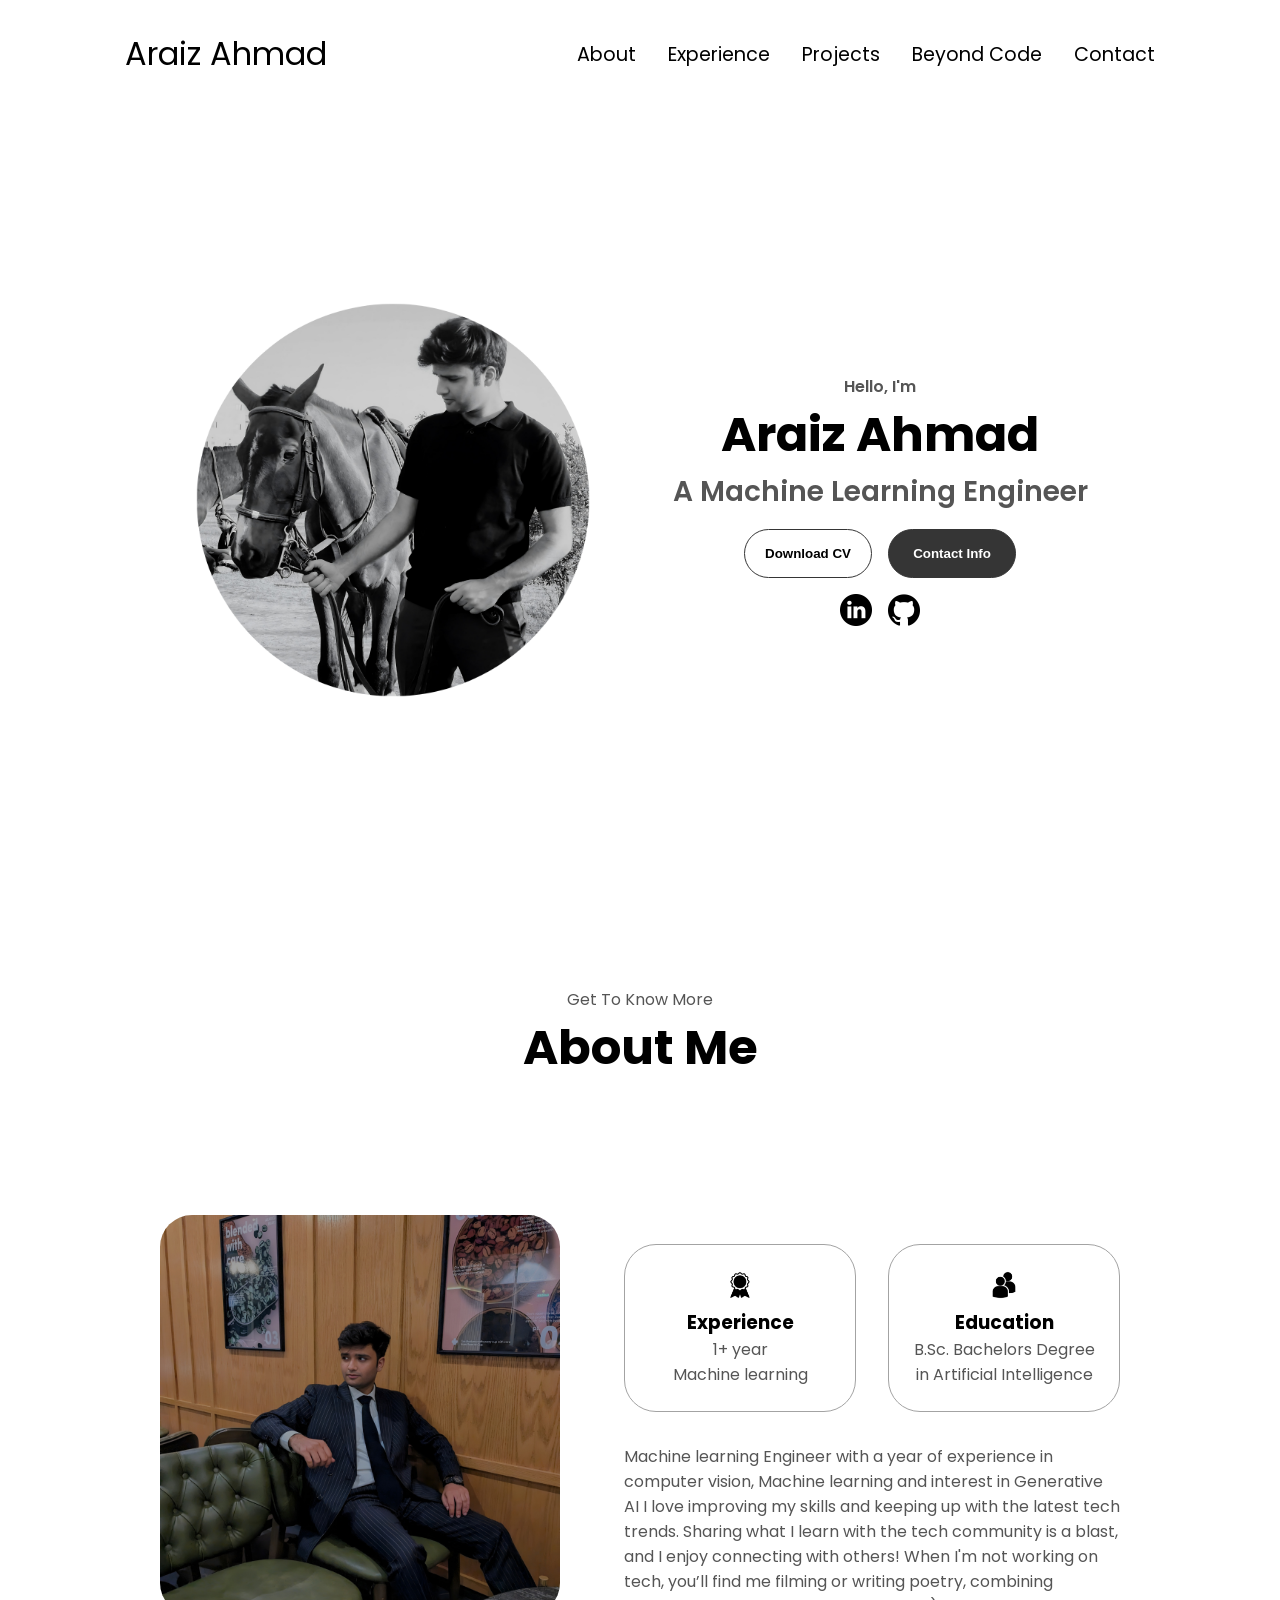
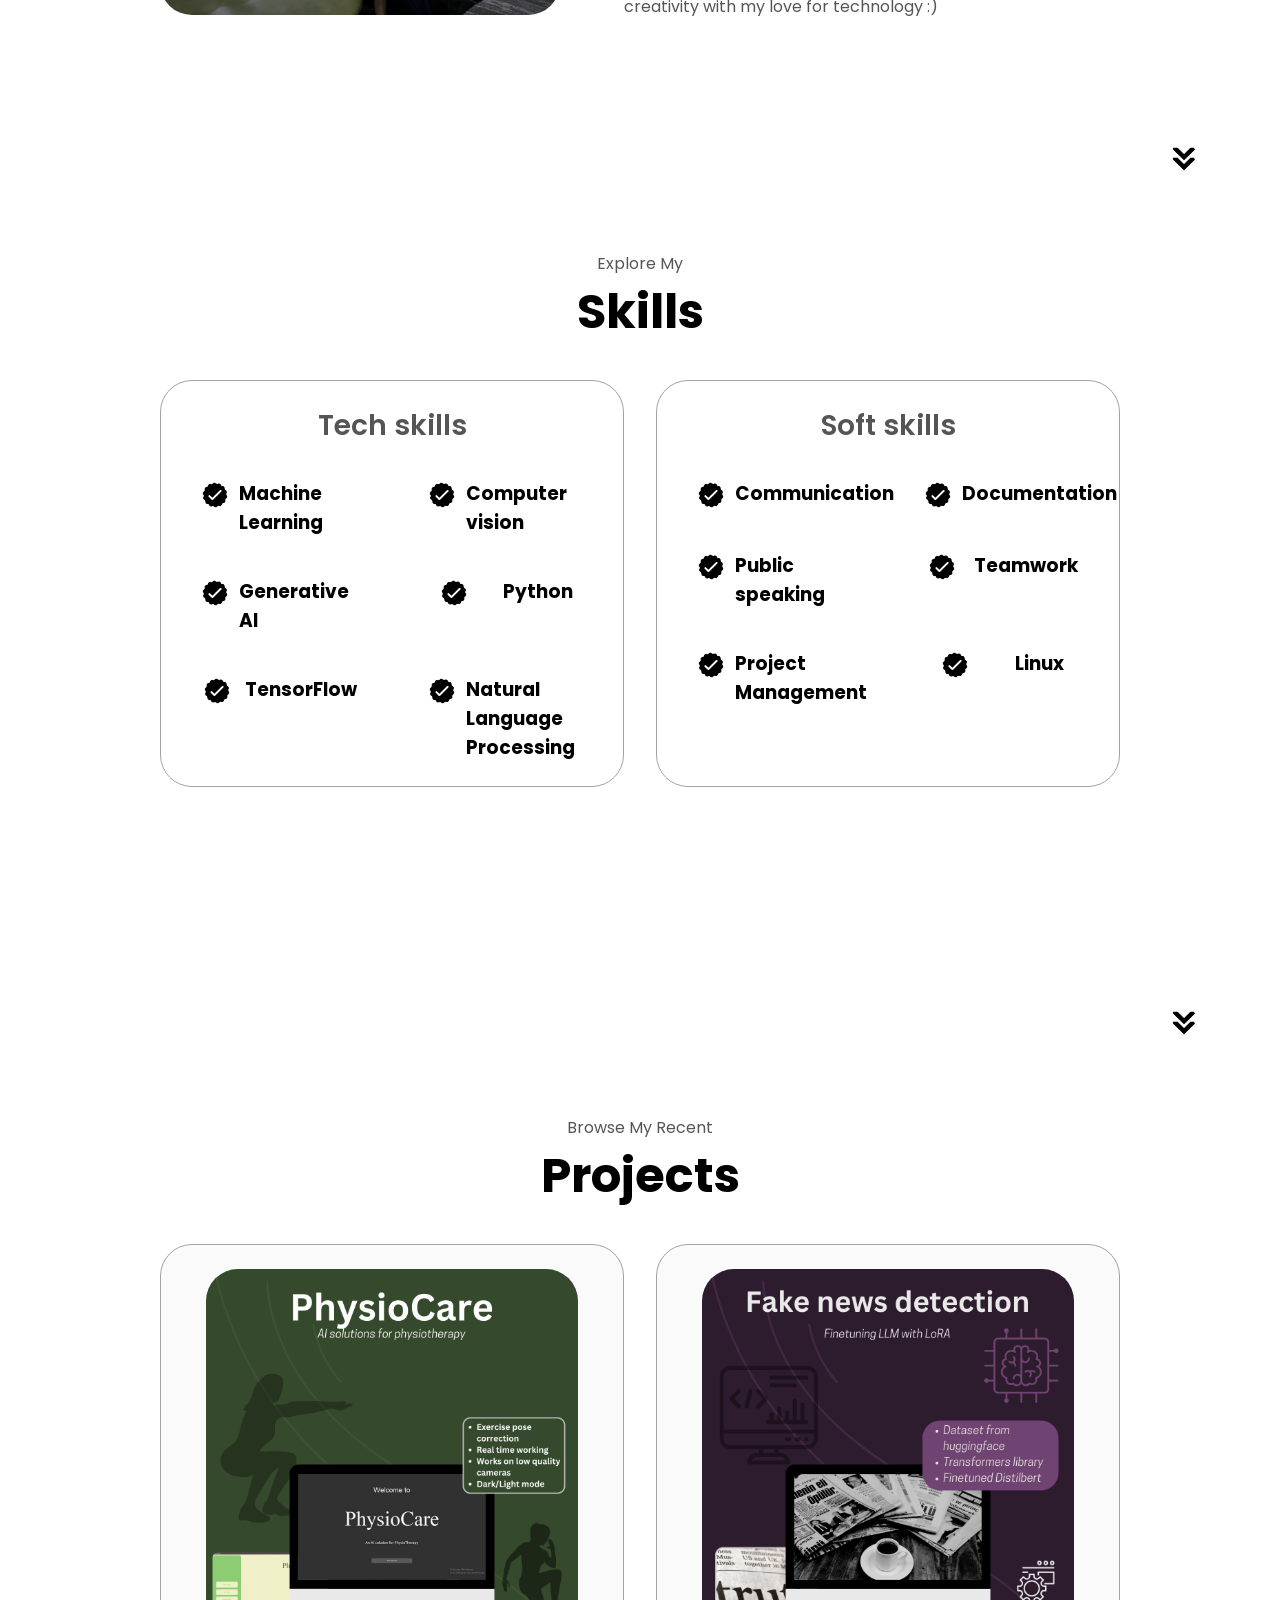
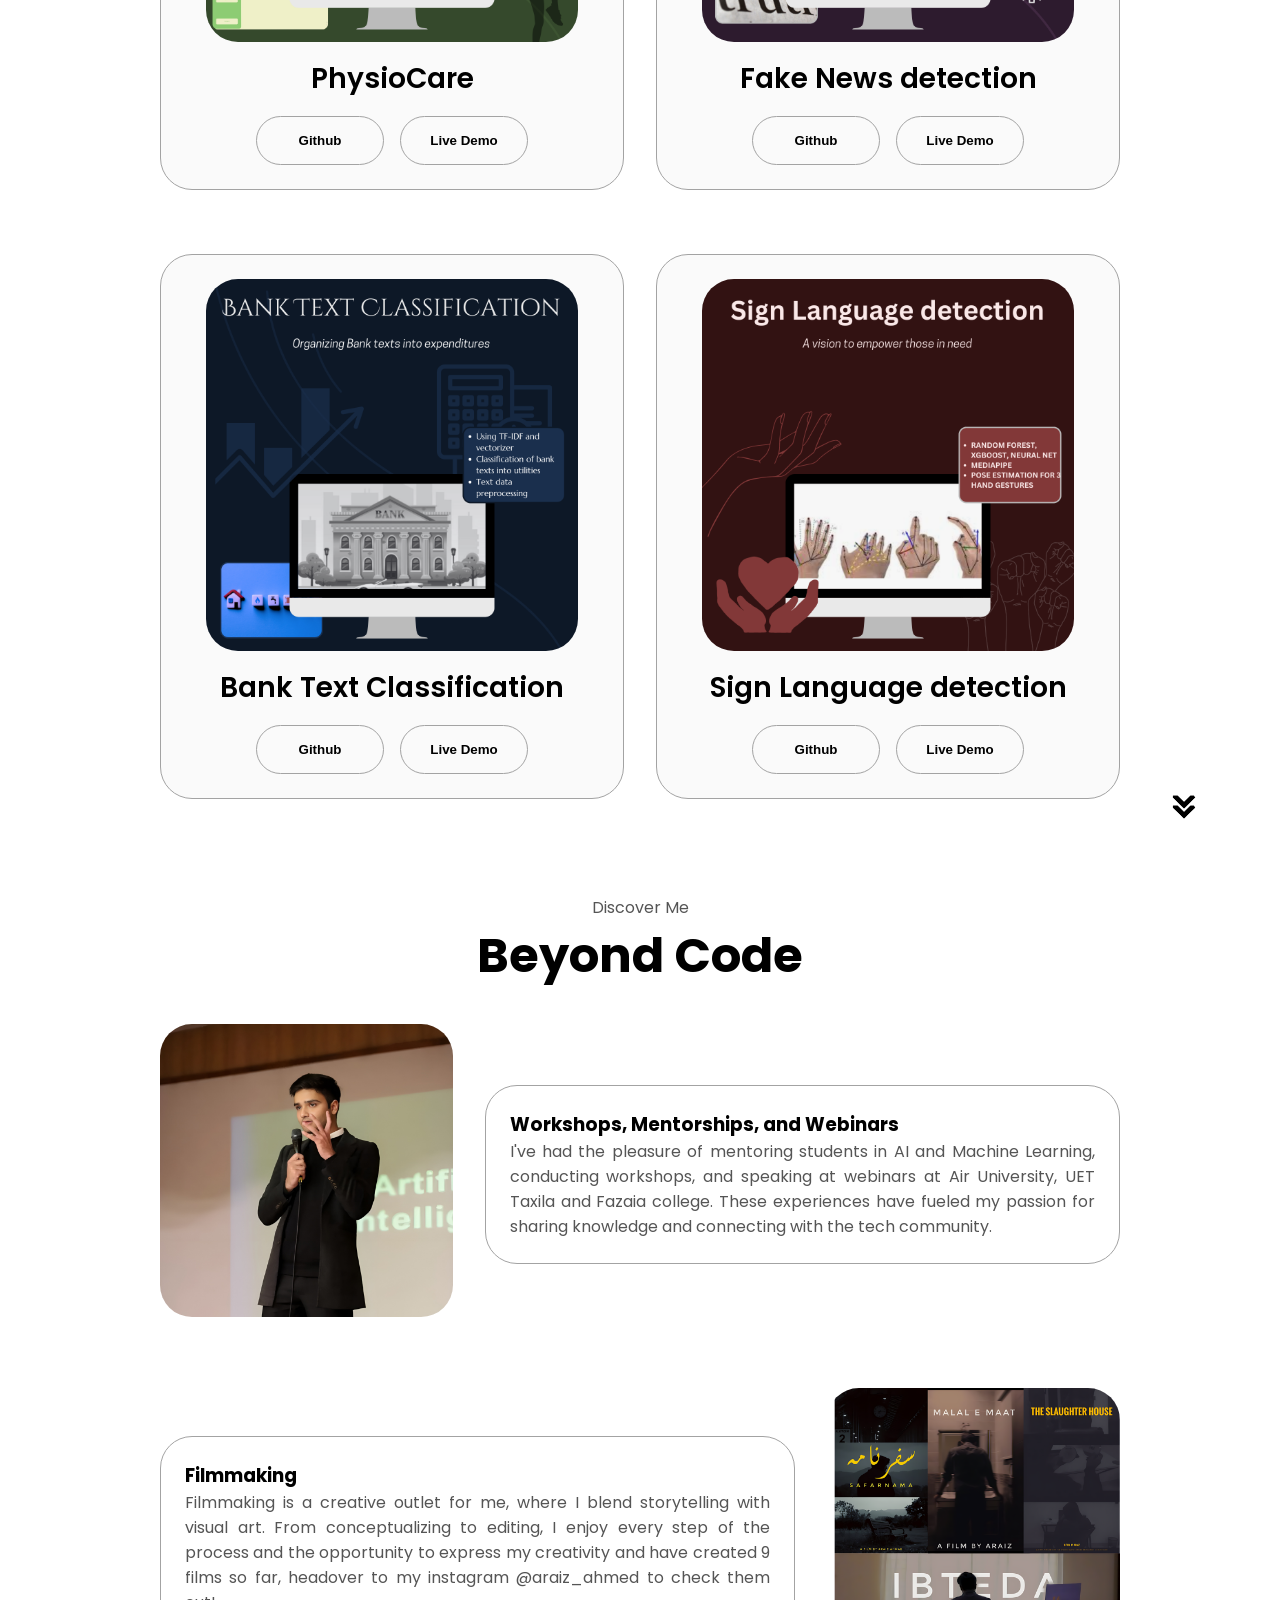
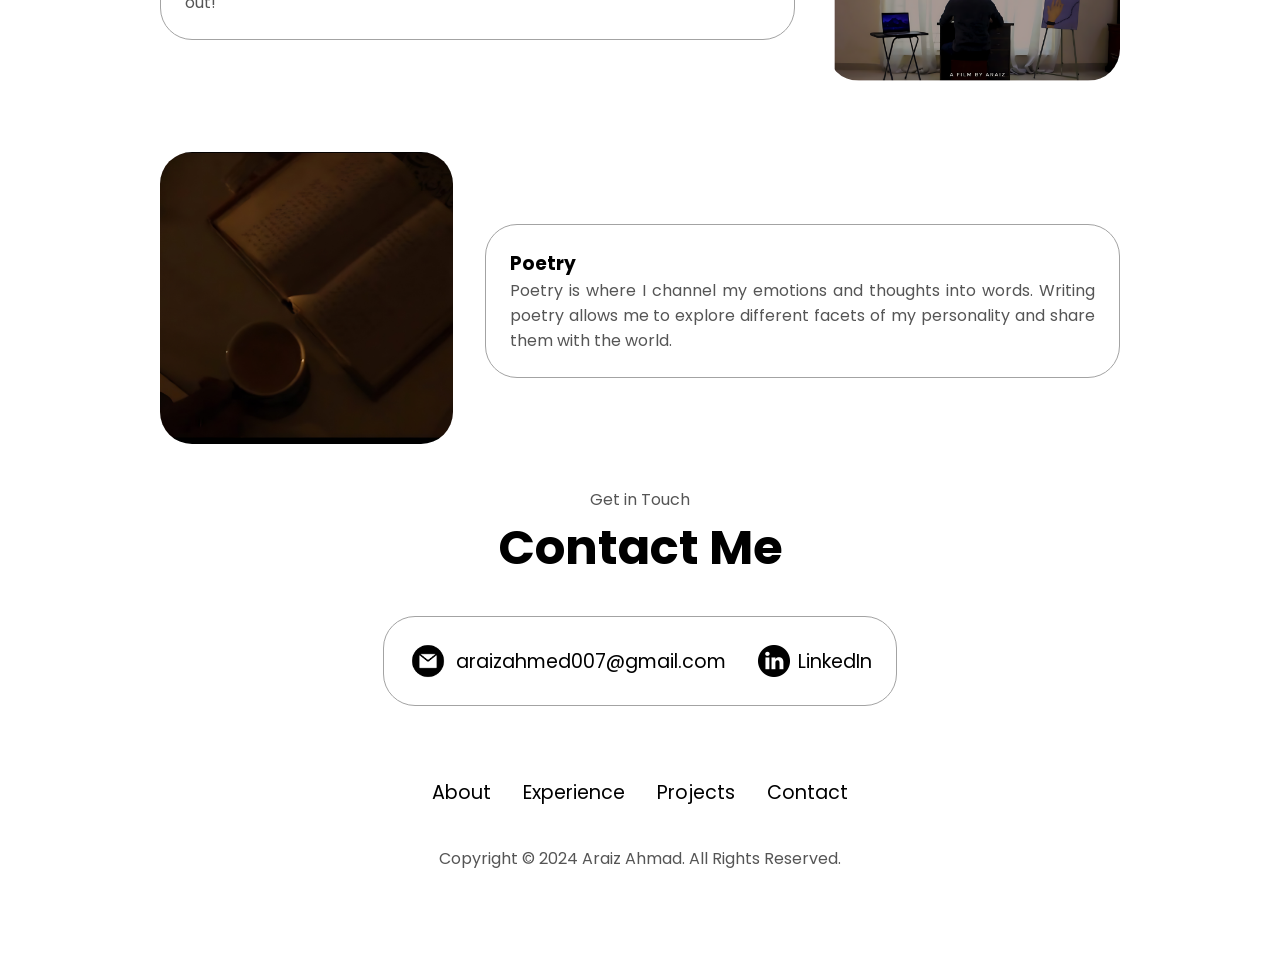
==== index.html @ 35708f54 "Update index.html" ====
<!DOCTYPE html>
<html lang="en">
  <head>
    <meta charset="UTF-8" />
    <meta http-equiv="X-UA-Compatible" content="IE=edge" />
    <meta name="viewport" content="width=device-width, initial-scale=1.0" />
    <title>My Portfolio</title>
    <link rel="stylesheet" href="style.css" />
    <link rel="stylesheet" href="mediaqueries.css" />
    <link rel="icon" href="./assets/profile-pic.png" type="image/png">
  </head>
  <body>
    <nav id="desktop-nav">
      <div class="logo">Araiz Ahmad</div>
      <div>
        <ul class="nav-links">
          <li><a href="#about">About</a></li>
          <li><a href="#experience">Experience</a></li>
          <li><a href="#projects">Projects</a></li>
          <li><a href="#extracurricular">Beyond Code</a></li>
          <li><a href="#contact">Contact</a></li>
        </ul>
      </div>
    </nav>
    <nav id="hamburger-nav">
      <div class="logo">Araiz Ahmad</div>
      <div class="hamburger-menu">
        <div class="hamburger-icon" onclick="toggleMenu()">
          <span></span>
          <span></span>
          <span></span>
        </div>
        <div class="menu-links">
          <li><a href="#about" onclick="toggleMenu()">About</a></li>
          <li><a href="#experience" onclick="toggleMenu()">Experience</a></li>
          <li><a href="#projects" onclick="toggleMenu()">Projects</a></li>
          <li><a href="#Extra" onclick="toggleMenu()">Beyond Code</a></li>
          <li><a href="#contact" onclick="toggleMenu()">Contact</a></li>
        </div>
      </div>
    </nav>
    <section id="profile">
      <div class="section__pic-container">
        <img src="./assets/profile-pic.png" alt="Araiz Ahmad profile picture" />
      </div>
      <div class="section__text">
        <p class="section__text__p1">Hello, I'm</p>
        <h1 class="title">Araiz Ahmad</h1>
        <p class="section__text__p2">A Machine Learning Engineer</p>
        <div class="btn-container">
          <button
            class="btn btn-color-2"
            onclick="window.open('./assets/resume-example.pdf')"
          >
            Download CV
          </button>
          <button class="btn btn-color-1" onclick="location.href='./#contact'">
            Contact Info
          </button>
        </div>
        <div id="socials-container">
          <img
            src="./assets/linkedin.png"
            alt="My LinkedIn profile"
            class="icon"
            onclick="location.href='https://pk.linkedin.com/in/araizahmad'"
          />
          <img
            src="./assets/github.png"
            alt="My Github profile"
            class="icon"
            onclick="location.href='https://github.com/araizahmadd'"
          />
        </div>
      </div>
    </section>
    <section id="about">
      <p class="section__text__p1">Get To Know More</p>
      <h1 class="title">About Me</h1>
      <div class="section-container">
        <div class="section__pic-container">
          <img
            src="./assets/about-pic.png"
            alt="Profile picture"
            class="about-pic"
          />
        </div>
        <div class="about-details-container">
          <div class="about-containers">
            <div class="details-container">
              <img
                src="./assets/experience.png"
                alt="Experience icon"
                class="icon"
              />
              <h3>Experience</h3>
              <p>1+ year <br />Machine learning</p>
            </div>
            <div class="details-container">
              <img
                src="./assets/education.png"
                alt="Education icon"
                class="icon"
              />
              <h3>Education</h3>
              <p>B.Sc. Bachelors Degree<br />in Artificial Intelligence</p>
            </div>
          </div>
          <div class="text-container">
            <p>
              Machine learning Engineer with a year of experience in computer vision, Machine learning and interest in Generative AI
              I love improving my skills and keeping up with the latest tech trends. 
              Sharing what I learn with the tech community is a blast, and I enjoy connecting with others! 
              When I'm not working on tech, you’ll find me filming or writing poetry, combining creativity with my love for technology :)
            </p>
          </div>
        </div>
      </div>
      <img
        src="./assets/arrow.png"
        alt="Arrow icon"
        class="icon arrow"
        onclick="location.href='./try.html#experience'"
      />
    </section>
    <section id="experience">
      <p class="section__text__p1">Explore My</p>
      <h1 class="title">Skills</h1>
      <div class="experience-details-container">
        <div class="about-containers">
          <div class="details-container">
            <h2 class="experience-sub-title">Tech skills</h2>
            <div class="article-container">
              <article>
                <img
                  src="./assets/checkmark.png"
                  alt="Experience icon"
                  class="icon"
                />
                <div>
                  <h3>Machine Learning</h3>
                  
                </div>
              </article>
              <article>
                <img
                  src="./assets/checkmark.png"
                  alt="Experience icon"
                  class="icon"
                />
                <div>
                  <h3>Computer vision</h3>
                
                </div>
              </article>
              <article>
                <img
                  src="./assets/checkmark.png"
                  alt="Experience icon"
                  class="icon"
                />
                <div>
                  <h3>Generative AI</h3>
                
                </div>
              </article>
              <article>
                <img
                  src="./assets/checkmark.png"
                  alt="Experience icon"
                  class="icon"
                />
                <div>
                  <h3>Python</h3>
                </div>
              </article>
              <article>
                <img
                  src="./assets/checkmark.png"
                  alt="Experience icon"
                  class="icon"
                />
                <div>
                  <h3>TensorFlow</h3>
                </div>
              </article>
              <article>
                <img
                  src="./assets/checkmark.png"
                  alt="Experience icon"
                  class="icon"
                />
                <div>
                  <h3>Natural Language Processing</h3>
                </div>
              </article>
              
            </div>
          </div>
          <div class="details-container">
            <h2 class="experience-sub-title">Soft skills</h2>
            <div class="article-container">
              <article>
                <img
                  src="./assets/checkmark.png"
                  alt="Experience icon"
                  class="icon"
                />
                <div>
                  <h3>Communication</h3>
                  
                </div>
              </article>
              <article>
                <img
                  src="./assets/checkmark.png"
                  alt="Experience icon"
                  class="icon"
                />
                <div>
                  <h3>Documentation</h3>
                
                </div>
              </article>
              <article>
                <img
                  src="./assets/checkmark.png"
                  alt="Public Speaking"
                  class="icon"
                />
                <div>
                  <h3>Public speaking</h3>
                
                </div>
              </article>
              <article>
                <img
                  src="./assets/checkmark.png"
                  alt="Experience icon"
                  class="icon"
                />
                <div>
                  <h3>Teamwork</h3>
                </div>
              </article>
              <article>
                <img
                  src="./assets/checkmark.png"
                  alt="Experience icon"
                  class="icon"
                />
                <div>
                  <h3>Project Management</h3>
                </div>
              </article>
              <article>
                <img
                  src="./assets/checkmark.png"
                  alt="Experience icon"
                  class="icon"
                />
                <div>
                  <h3>Linux</h3>
                </div>
              </article>
            </div>
          </div>
        </div>
      </div>
      <img
        src="./assets/arrow.png"
        alt="Arrow icon"
        class="icon arrow"
        onclick="location.href='./try.html#projects'"
      />
    </section>




    
    <section id="projects">
      <p class="section__text__p1">Browse My Recent</p>
      <h1 class="title">Projects</h1>
      <div class="experience-details-container">
        <div class="about-containers">
          <div class="details-container color-container">
            <div class="article-container">
              <img
                src="./assets/PhysioCare.png"
                alt="PhysioCare"
                class="project-img"
              />
            </div>
            <h2 class="experience-sub-title project-title">PhysioCare</h2>
            <div class="btn-container">
              <button
                class="btn btn-color-2 project-btn"
                onclick="location.href='https://github.com/araizahmadd/PhysioCare'"
              >
                Github
              </button>
              <button
                class="btn btn-color-2 project-btn"
                onclick="location.href='https://github.com/araizahmadd/PhysioCare'"
              >
                Live Demo
              </button>
            </div>
          </div>
          <div class="details-container color-container">
            <div class="article-container">
              <img
                src="./assets/llms.png"
                alt="Fake News detection"
                class="project-img"
              />
            </div>
            <h2 class="experience-sub-title project-title">Fake News detection</h2>
            <div class="btn-container">
              <button
                class="btn btn-color-2 project-btn"
                onclick="location.href='https://github.com/araizahmadd'"
              >
                Github
              </button>
              <button
                class="btn btn-color-2 project-btn"
                onclick="location.href='https://github.com/araizahmadd'"
              >
                Live Demo
              </button>
            </div>
          </div>
          <div class="experience-details-container">
            <div class="about-containers">
              <div class="details-container color-container">
                <div class="article-container">
                  <img
                    src="./assets/bank.png"
                    alt="Project 1"
                    class="project-img"
                  />
                </div>
                <h2 class="experience-sub-title project-title">Bank Text Classification</h2>
                <div class="btn-container">
                  <button
                    class="btn btn-color-2 project-btn"
                    onclick="location.href='https://github.com/araizahmadd/bank-text-classification'"
                  >
                    Github
                  </button>
                  <button
                    class="btn btn-color-2 project-btn"
                    onclick="location.href='https://github.com/araizahmadd/bank-text-classification'"
                  >
                    Live Demo
                  </button>
                </div>
              </div>
              <div class="details-container color-container">
                <div class="article-container">
                  <img
                    src="./assets/Sign.png"
                    alt="Signlanguagedetection"
                    class="project-img"
                  />
                </div>
                <h2 class="experience-sub-title project-title">Sign Language detection</h2>
                <div class="btn-container">
                  <button
                    class="btn btn-color-2 project-btn"
                    onclick="location.href='https://github.com/araizahmadd/Hand-sign-language'"
                  >
                    Github
                  </button>
                  <button
                    class="btn btn-color-2 project-btn"
                    onclick="location.href='https://github.com/araizahmadd/Hand-sign-language'"
                  >
                    Live Demo
                  </button>
                </div>
              </div>
              <!-- <div class="details-container color-container">
                <div class="article-container">
                  <img
                    src="./assets/project-3.png"
                    alt="Project 3"
                    class="project-img"
                  />
                </div>
                <h2 class="experience-sub-title project-title">Project Three</h2>
                <div class="btn-container">
                  <button
                    class="btn btn-color-2 project-btn"
                    onclick="location.href='https://github.com/'"
                  >
                    Github
                  </button>
                  <button
                    class="btn btn-color-2 project-btn"
                    onclick="location.href='https://github.com/'"
                  >
                    Live Demo
                  </button>
                </div>
              </div> -->
            </div>
          </div>
          <img
            src="./assets/arrow.png"
            alt="Arrow icon"
            class="icon arrow"
            onclick="location.href='./try.html#contact'"
          />
          <!-- <div class="details-container color-container">
            <div class="article-container">
              <img
                src="./assets/project-3.png"
                alt="Project 3"
                class="project-img"
              />
            </div>
            <h2 class="experience-sub-title project-title">Project Three</h2>
            <div class="btn-container">
              <button
                class="btn btn-color-2 project-btn"
                onclick="location.href='https://github.com/'"
              >
                Github
              </button>
              <button
                class="btn btn-color-2 project-btn"
                onclick="location.href='https://github.com/'"
              >
                Live Demo
              </button>
            </div>
          </div> -->
        </div>
      </div>
      <img
        src="./assets/arrow.png"
        alt="Arrow icon"
        class="icon arrow"
        onclick="location.href='./try.html#contact'"
      />
      <!-- Extra Curricular Section
    <section id="extra-curricular">
        <p class="section__text__p1">Discover My</p>
        <h1 class="title">Extra Curricular Activities</h1>
        <div class="extra-curricular-container">
          <div class="activity">
            <img
              src="./assets/filming.png"
              alt="Filming icon"
              class="icon activity-icon"
            />
            <h3>Filmmaking</h3>
            <p>
              I enjoy capturing moments and telling stories through the lens. From short films to travel vlogs, filmmaking allows me to express my creativity and explore new perspectives.
            </p>
          </div>
          <div class="activity">
            <img
              src="./assets/poetry.png"
              alt="Poetry icon"
              class="icon activity-icon"
            />
            <h3>Poetry</h3>
            <p>
              Writing poetry is my way of articulating thoughts and emotions. It's a creative outlet that helps me reflect and connect with others on a deeper level.
            </p>
          </div>
        </div>
        <img
          src="./assets/arrow.png"
          alt="Arrow icon"
          class="icon arrow"
          onclick="location.href='./#contact'"
        />
      
    </section> -->
    </section>
    <section id="extracurricular">
      <p class="section__text__p1">Discover Me</p>
      <h1 class="title">Beyond Code</h1>
      
      <div class="extracurricular-container">
        <!-- Workshops, Mentorships, and Webinars -->
        <div class="extracurricular-item">
          <div class="extracurricular-pic-left">
            <img src="./assets/speaker.png" alt="Workshops and Mentorships" class="extracurricular-pic">
          </div>
          <div class="extracurricular-text-right">
            <h3>Workshops, Mentorships, and Webinars</h3>
            <p>
              I've had the pleasure of mentoring students in AI and Machine Learning, conducting workshops, and speaking at webinars at Air University, UET Taxila and Fazaia college. These experiences have fueled my passion for sharing knowledge and connecting with the tech community.
            </p>
          </div>
        </div>
        
        <!-- Filmmaking -->
        <div class="extracurricular-item">
          <div class="extracurricular-text-left">
            <h3>Filmmaking</h3>
            <p>
              Filmmaking is a creative outlet for me, where I blend storytelling with visual art. From conceptualizing to editing, I enjoy every step of the process and the opportunity to express my creativity and have created 9 films so far, headover to my instagram @araiz_ahmed to check them out!
            </p>
          </div>
          <div class="extracurricular-pic-right">
            <img src="./assets/films.png" alt="Filmmaking" class="extracurricular-pic">
          </div>
        </div>
        
        <!-- Poetry -->
        <div class="extracurricular-item">
          <div class="extracurricular-pic-left">
            <img src="./assets/poetry.png" alt="Poetry" class="extracurricular-pic">
          </div>
          <div class="extracurricular-text-right">
            <h3>Poetry</h3>
            <p>
              Poetry is where I channel my emotions and thoughts into words. Writing poetry allows me to explore different facets of my personality and share them with the world. 
            </p>
          </div>
        </div>
      </div>
    
  
    <section id="contact">
      <p class="section__text__p1">Get in Touch</p>
      <h1 class="title">Contact Me</h1>
      <div class="contact-info-upper-container">
        <div class="contact-info-container">
          <img
            src="./assets/email.png"
            alt="Email icon"
            class="icon contact-icon email-icon"
          />
          <p><a href="mailto:examplemail@gmail.com">araizahmed007@gmail.com</a></p>
        </div>
        <div class="contact-info-container">
          <img
            src="./assets/linkedin.png"
            alt="LinkedIn icon"
            class="icon contact-icon"
          />
          <p><a href="https://pk.linkedin.com/in/araizahmad">LinkedIn</a></p>
        </div>
      </div>
    </section>
    
    <footer>
      <nav>
        <div class="nav-links-container">
          <ul class="nav-links">
            <li><a href="#about">About</a></li>
            <li><a href="#experience">Experience</a></li>
            <li><a href="#projects">Projects</a></li>
            <li><a href="#contact">Contact</a></li>
          </ul>
        </div>
      </nav>
      <p>Copyright &#169; 2024 Araiz Ahmad. All Rights Reserved.</p>
    </footer>
    <script src="script.js"></script>
  </body>
</html>
---- style.css ----
/* GENERAL */

@import url("https://fonts.googleapis.com/css2?family=Poppins:wght@300;400;500;600&display=swap");

* {
  margin: 0;
  padding: 0;
  
}

body {
  font-family: "Poppins", sans-serif;
}

html {
  scroll-behavior: smooth;
}

p {
  color: rgb(85, 85, 85);
}

/* TRANSITION */

a,
.btn {
  transition: all 300ms ease;
}

/* DESKTOP NAV */

nav,
.nav-links {
  display: flex;
}

nav {
  justify-content: space-around;
  align-items: center;
  height: 12vh;
  
}

.nav-links {
  gap: 2rem;
  list-style: none;
  font-size: 1.2rem;
}

a {
  color: black;
  text-decoration: none;
  text-decoration-color: white;
}

a:hover {
  color: grey;
  text-decoration: underline;
  text-underline-offset: 1rem;
  text-decoration-color: rgb(181, 181, 181);
}

.logo {
  font-size: 2rem;
}

.logo:hover {
  cursor: default;
}

/* HAMBURGER MENU */

#hamburger-nav {
  display: none;
}

.hamburger-menu {
  position: relative;
  display: inline-block;
}

.hamburger-icon {
  display: flex;
  flex-direction: column;
  justify-content: space-between;
  height: 24px;
  width: 30px;
  cursor: pointer;
}

.hamburger-icon span {
  width: 100%;
  height: 2px;
  background-color: black;
  transition: all 0.3 ease-in-out;
}

.menu-links {
  position: absolute;
  top: 100%;
  right: 0;
  background-color: white;
  width: fit-content;
  max-height: 0;
  overflow: hidden;
  transition: all 0.3 ease-in-out;
}

.menu-links a {
  display: block;
  padding: 10px;
  text-align: center;
  font-size: 1.5rem;
  color: black;
  text-decoration: none;
  transition: all 0.3 ease-in-out;
}

.menu-links li {
  list-style: none;
}

.menu-links.open {
  max-height: 300px;
}

.hamburger-icon.open span:first-child {
  transform: rotate(45deg) translate(10px, 5px);
}

.hamburger-icon.open span:nth-child(2) {
  opacity: 0;
}

.hamburger-icon.open span:last-child {
  transform: rotate(-45deg) translate(10px, -5px);
}

.hamburger-icon span:first-child {
  transform: none;
}

.hamburger-icon span:first-child {
  opacity: 1;
}

.hamburger-icon span:first-child {
  transform: none;
}

/* SECTIONS */

section {
  padding-top: 4vh;
  height: 96vh;
  margin: 0 10rem;
  box-sizing: border-box;
  min-height: fit-content;
}

.section-container {
  display: flex;
}
/* Extracurricular Section
#extracurricular {
  margin: 50px 0;
  padding: 20px;
}

.extracurricular-block {
  display: flex;
  align-items: center;
  margin-bottom: 50px;
}

.extracurricular-block.reverse {
  flex-direction: row-reverse;
}

.extracurricular-pic {
  flex: 1;
  padding: 20px;
}

.extracurricular-text {
  flex: 1;
  padding: 20px;
}

.extracurricular-img {
  width: 100%;
  height: auto;
  border-radius: 10px;
}

.extracurricular-text h2 {
  font-size: 2rem;
  margin-bottom: 15px;
}

.extracurricular-text p {
  font-size: 1.2rem;
  line-height: 1.6;
}

/* Responsive Design for Extracurricular Section 
@media (max-width: 768px) {
  .extracurricular-block,
  .extracurricular-block.reverse {
    flex-direction: column;
  }
  
  .extracurricular-pic,
  .extracurricular-text {
    padding: 10px;
  }

  .extracurricular-text h2 {
    font-size: 1.5rem;
  }

  .extracurricular-text p {
    font-size: 1rem;
  }
} */
/* Extracurricular Section */
/*
#extracurricular {
  margin: 50px 0; /* Adds spacing above and below the section 
  padding: 20px;
}

/* Ensure sufficient space after Extracurricular Section 
#extracurricular + section {
  margin-top: 100px; /* Adds spacing between extracurricular and contact sections 
}

.extracurricular-block {
  display: flex;
  align-items: center;
  margin-bottom: 50px; /* Adds spacing between each block 
}

.extracurricular-block.reverse {
  flex-direction: row-reverse;
}

.extracurricular-pic {
  flex: 1;
  padding: 20px;
}

.extracurricular-text {
  flex: 1;
  padding: 20px;
}

.extracurricular-img {
  width: 100%;
  height: auto;
  border-radius: 10px;
}

.extracurricular-text h2 {
  font-size: 2rem;
  margin-bottom: 15px;
}

.extracurricular-text p {
  font-size: 1.2rem;
  line-height: 1.6;
}

/* Responsive Design for Extracurricular Section 
@media (max-width: 768px) {
  .extracurricular-block,
  .extracurricular-block.reverse {
    flex-direction: column;
  }
  
  .extracurricular-pic,
  .extracurricular-text {
    padding: 10px;
  }

  .extracurricular-text h2 {
    font-size: 1.5rem;
  }

  .extracurricular-text p {
    font-size: 1rem;
  }
}*/

/* PROFILE SECTION */

#profile {
  display: flex;
  justify-content: center;
  gap: 5rem;
  height: 80vh;
}

.section__pic-container {
  display: flex;
  height: 400px;
  width: 400px;
  margin: auto 0;
}

.section__text {
  align-self: center;
  text-align: center;
}

.section__text p {
  font-weight: 600;
}

.section__text__p1 {
  text-align: center;
}

.section__text__p2 {
  font-size: 1.75rem;
  margin-bottom: 1rem;
}

.title {
  font-size: 3rem;
  text-align: center;
}

#socials-container {
  display: flex;
  justify-content: center;
  margin-top: 1rem;
  gap: 1rem;
}

/* ICONS */

.icon {
  cursor: pointer;
  height: 2rem;
}

/* BUTTONS */

.btn-container {
  display: flex;
  justify-content: center;
  gap: 1rem;
}

.btn {
  font-weight: 600;
  transition: all 300ms ease;
  padding: 1rem;
  width: 8rem;
  border-radius: 2rem;
}

.btn-color-1,
.btn-color-2 {
  border: rgb(53, 53, 53) 0.1rem solid;
}

.btn-color-1:hover,
.btn-color-2:hover {
  cursor: pointer;
}

.btn-color-1,
.btn-color-2:hover {
  background: rgb(53, 53, 53);
  color: white;
}

.btn-color-1:hover {
  background: rgb(0, 0, 0);
}

.btn-color-2 {
  background: none;
}

.btn-color-2:hover {
  border: rgb(255, 255, 255) 0.1rem solid;
}

.btn-container {
  gap: 1rem;
}

/* ABOUT SECTION */

#about {
  position: relative;
}

.about-containers {
  gap: 2rem;
  margin-bottom: 2rem;
  margin-top: 2rem;
}

.about-details-container {
  justify-content: center;
  flex-direction: column;
}

.about-containers,
.about-details-container {
  display: flex;
}

.about-pic {
  border-radius: 2rem;
}

.arrow {
  position: absolute;
  right: -5rem;
  bottom: 2.5rem;
}

.details-container {
  padding: 1.5rem;
  flex: 1;
  background: white;
  border-radius: 2rem;
  border: rgb(53, 53, 53) 0.1rem solid;
  border-color: rgb(163, 163, 163);
  text-align: center;
}

.section-container {
  gap: 4rem;
  height: 80%;
}

.section__pic-container {
  height: 400px;
  width: 400px;
  margin: auto 0;
}

/* EXPERIENCE SECTION */

#experience {
  position: relative;
}

.experience-sub-title {
  color: rgb(85, 85, 85);
  font-weight: 600;
  font-size: 1.75rem;
  margin-bottom: 2rem;
}

.experience-details-container {
  display: flex;
  justify-content: center;
  flex-direction: column;
}

.article-container {
  display: flex;
  text-align: initial;
  flex-wrap: wrap;
  flex-direction: row;
  gap: 2.5rem;
  justify-content: space-around;
}

article {
  display: flex;
  width: 10rem;
  justify-content: space-around;
  gap: 0.5rem;
}

article .icon {
  cursor: default;
}

/* PROJECTS SECTION */

#projects {
  position: relative;
}

.color-container {
  border-color: rgb(163, 163, 163);
  background: rgb(250, 250, 250);
}

.project-img {
  border-radius: 2rem;
  width: 90%;
  height: 90%;
}

.project-title {
  margin: 1rem;
  color: black;
}

.project-btn {
  color: black;
  border-color: rgb(163, 163, 163);
}
/* Extracurricular Section */
#extracurricular {
  /* position: relative; */
  padding: 2rem 0;
  margin-bottom: 8rem;
}

.extracurricular-container {
  display: flex;
  flex-direction: column;
  gap: 4rem;
  margin-top: 2rem;
}

.extracurricular-item {
  display: flex;
  align-items: center;
  gap: 2rem;
}

.extracurricular-pic-left,
.extracurricular-pic-right {
  flex: 1;
}

.extracurricular-text-left,
.extracurricular-text-right {
  flex: 2;
  text-align: justify;
  background: white;
  border-radius: 2rem;
  padding: 1.5rem;
  border: 0.1rem solid rgb(163, 163, 163);
}

.extracurricular-pic {
  border-radius: 2rem;
  width: 100%;
  height: auto;
}

.extracurricular-pic-left {
  order: 1;
}

.extracurricular-pic-right {
  order: 2;
}

.extracurricular-text-left {
  order: 2;
}

.extracurricular-text-right {
  order: 1;
}


/* CONTACT */

#contact {
  /* position: relative; */
  display: flex;
  justify-content: center;
  flex-direction: column;
  height: 70vh;
  
}

.contact-info-upper-container {
  display: flex;
  justify-content: center;
  border-radius: 2rem;
  border: rgb(53, 53, 53) 0.1rem solid;
  border-color: rgb(163, 163, 163);
  background: (250, 250, 250);
  margin: 2rem auto;
  padding: 0.5rem;
}

.contact-info-container {
  display: flex;
  align-items: center;
  justify-content: center;
  gap: 0.5rem;
  margin: 1rem;
}

.contact-info-container p {
  font-size: larger;
}

.contact-icon {
  cursor: default;
}

.email-icon {
  height: 2.5rem;
}

/* FOOTER SECTION */

footer {
  height: 26vh;
  margin: 0 1rem;
}

footer p {
  text-align: center;
}
---- mediaqueries.css ----
@media screen and (max-width: 1400px) {
  #profile {
    height: 83vh;
    margin-bottom: 6rem;
  }
  .about-containers {
    flex-wrap: wrap;
  }
  #contact,
  #projects {
    height: fit-content;
  }
}

@media screen and (max-width: 1200px) {
  #desktop-nav {
    display: none;
  }
  #hamburger-nav {
    display: flex;
  }
  #experience,
  .experience-details-container {
    margin-top: 2rem;
  }
  #profile,
  .section-container {
    display: block;
  }
  .arrow {
    display: none;
  }
  section,
  .section-container {
    height: fit-content;
  }
  section {
    margin: 0 5%;
  }
  .section__pic-container {
    width: 275px;
    height: 275px;
    margin: 0 auto 2rem;
  }
  .about-containers {
    margin-top: 0;
  }
}

@media screen and (max-width: 600px) {
  #contact,
  footer {
    height: 40vh;
  }
  #profile {
    height: 83vh;
    margin-bottom: 0;
  }
  article {
    font-size: 1rem;
  }
  footer nav {
    height: fit-content;
    margin-bottom: 2rem;
  }
  .about-containers,
  .contact-info-upper-container,
  .btn-container {
    flex-wrap: wrap;
  }
  .contact-info-container {
    margin: 0;
  }
  .contact-info-container p,
  .nav-links li a {
    font-size: 1rem;
  }
  .experience-sub-title {
    font-size: 1.25rem;
  }
  .logo {
    font-size: 1.5rem;
  }
  .nav-links {
    flex-direction: column;
    gap: 0.5rem;
    text-align: center;
  }
  .section__pic-container {
    width: auto;
    height: 46vw;
    justify-content: center;
  }
  .section__text__p2 {
    font-size: 1.25rem;
  }
  .title {
    font-size: 2rem;
  }
  .text-container {
    text-align: justify;
  }
}
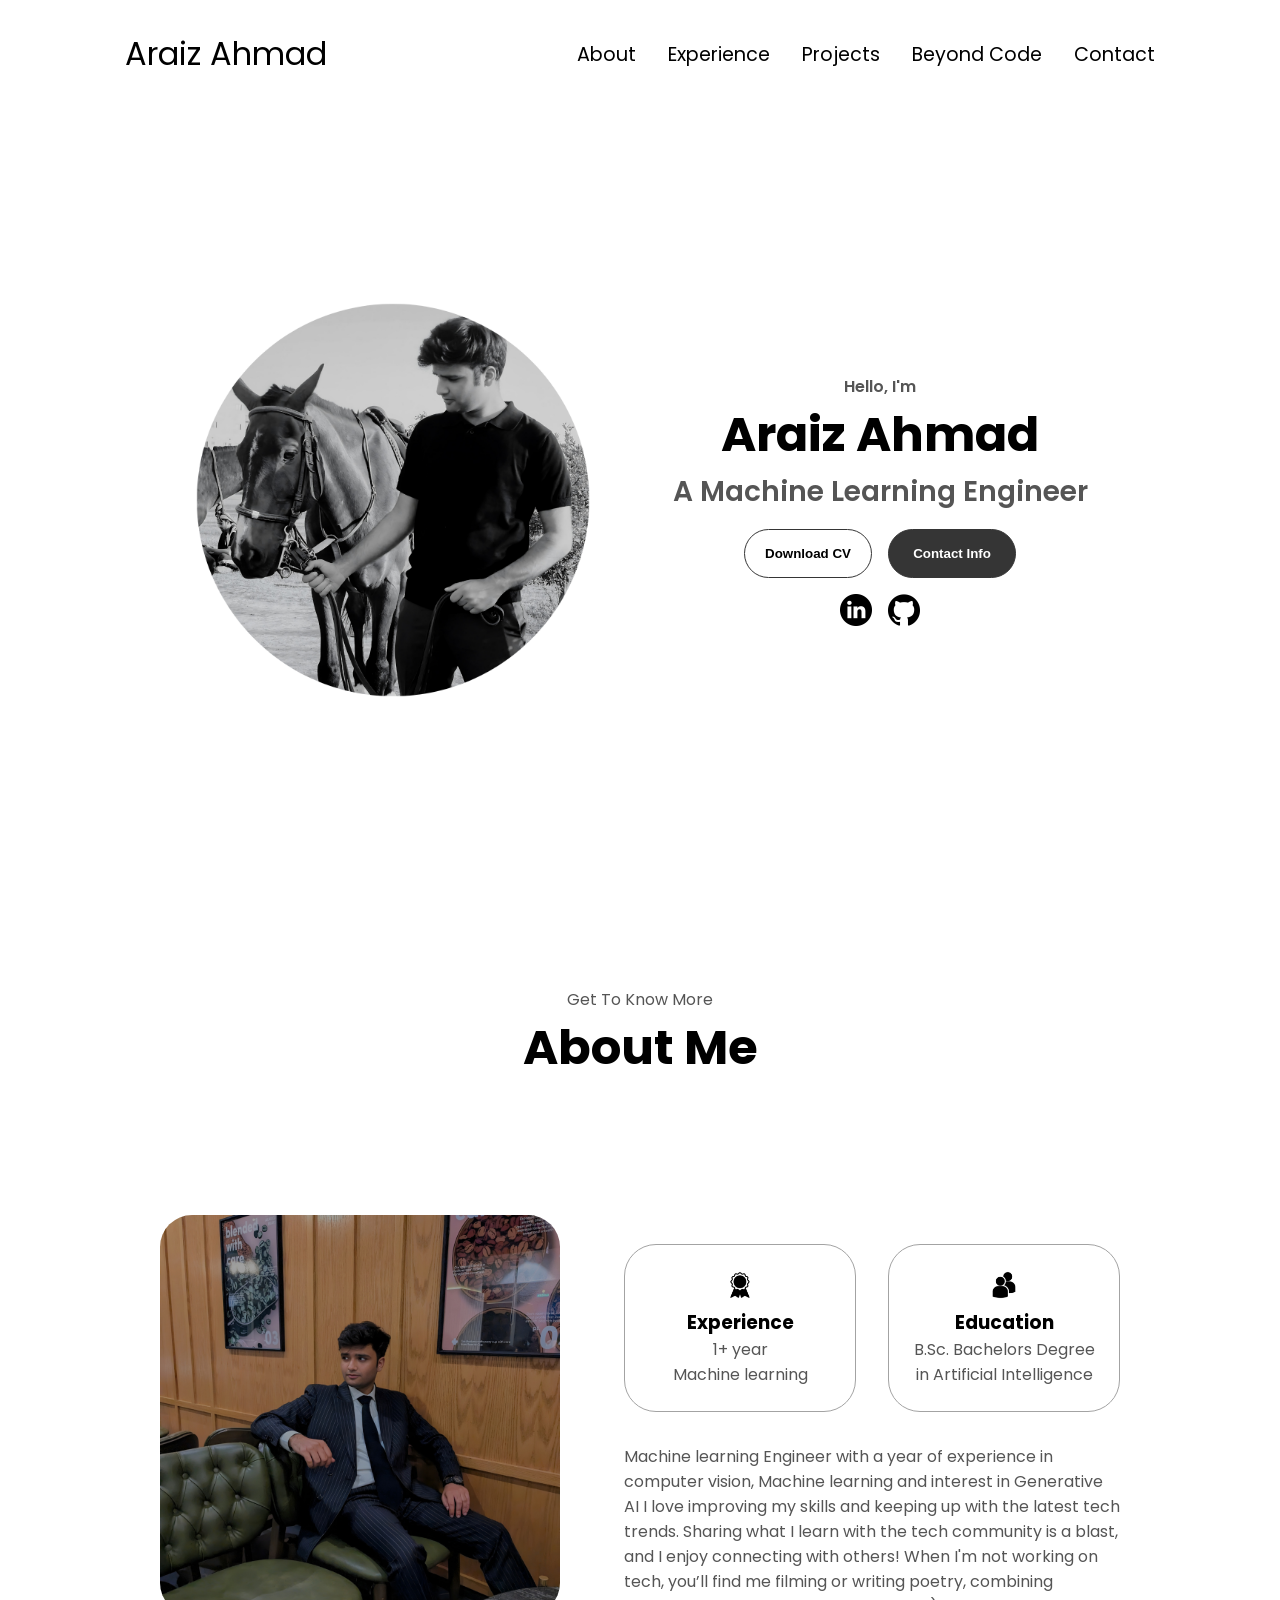
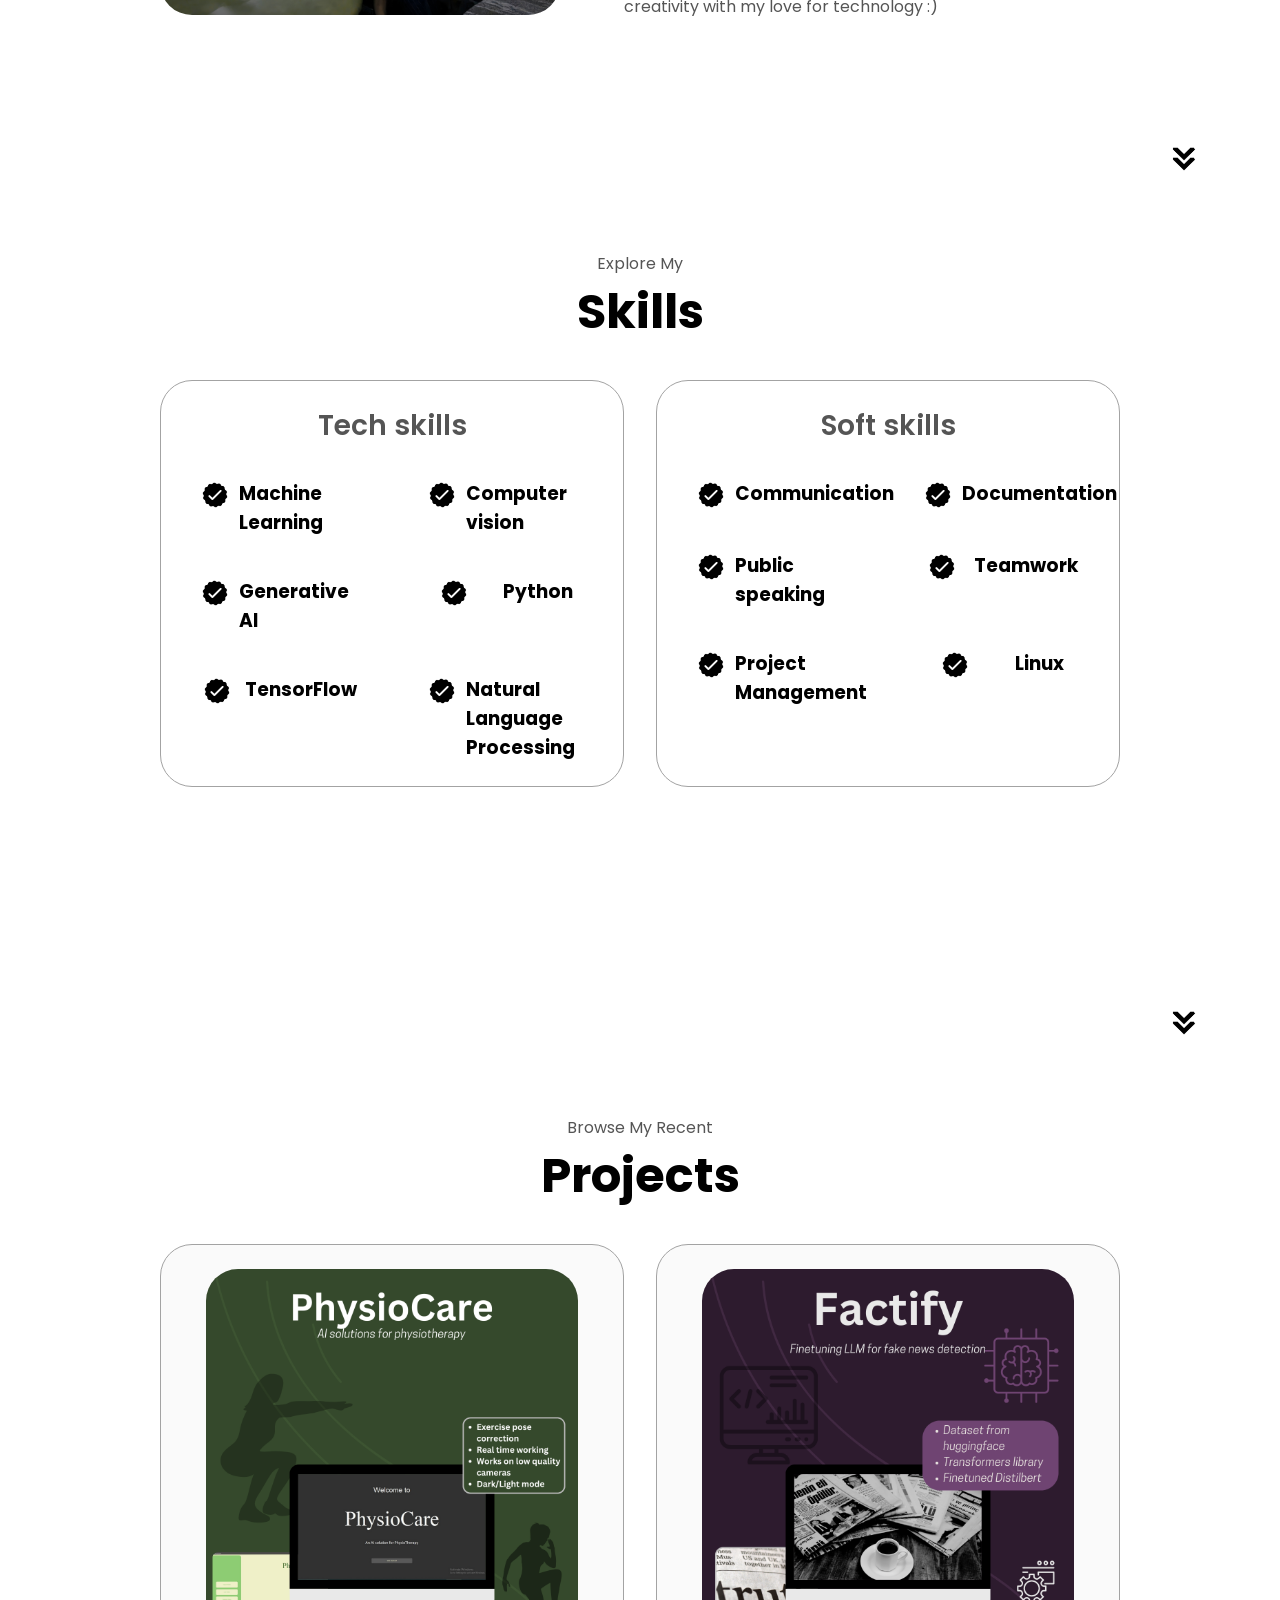
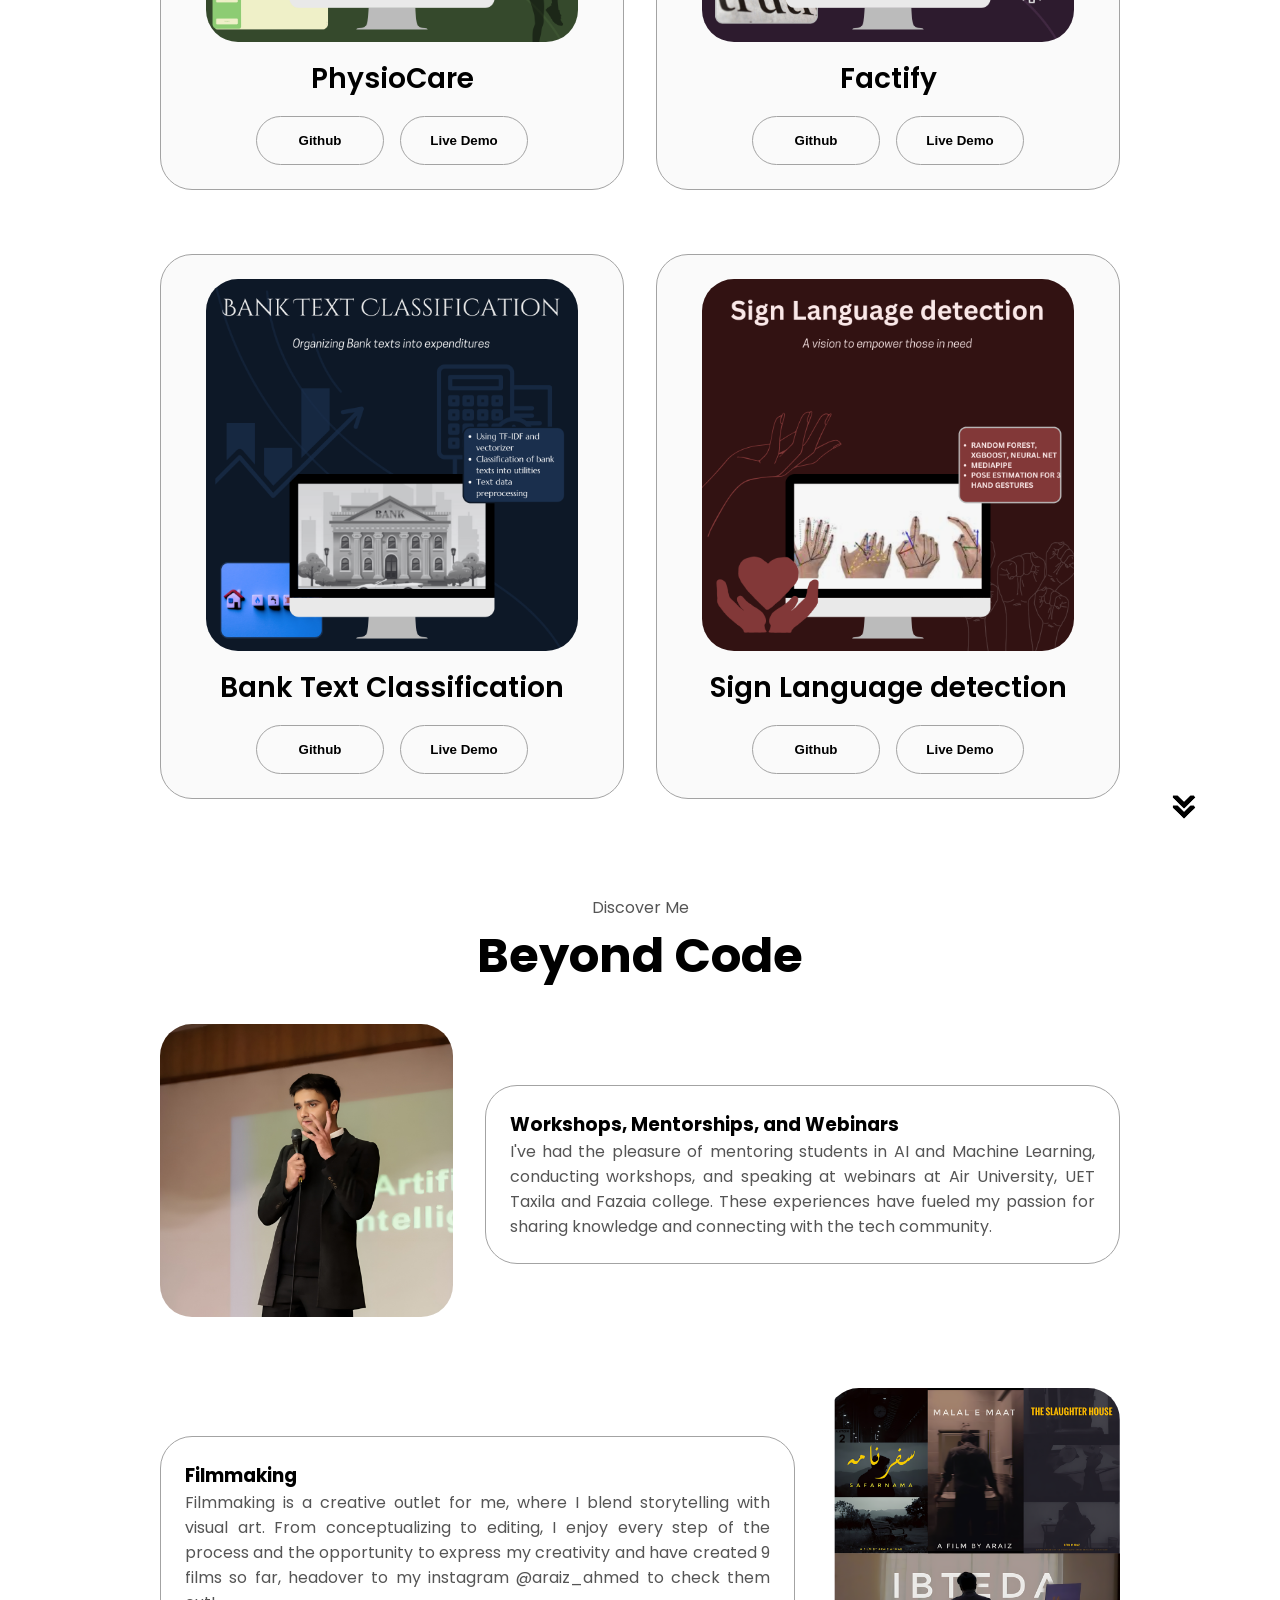
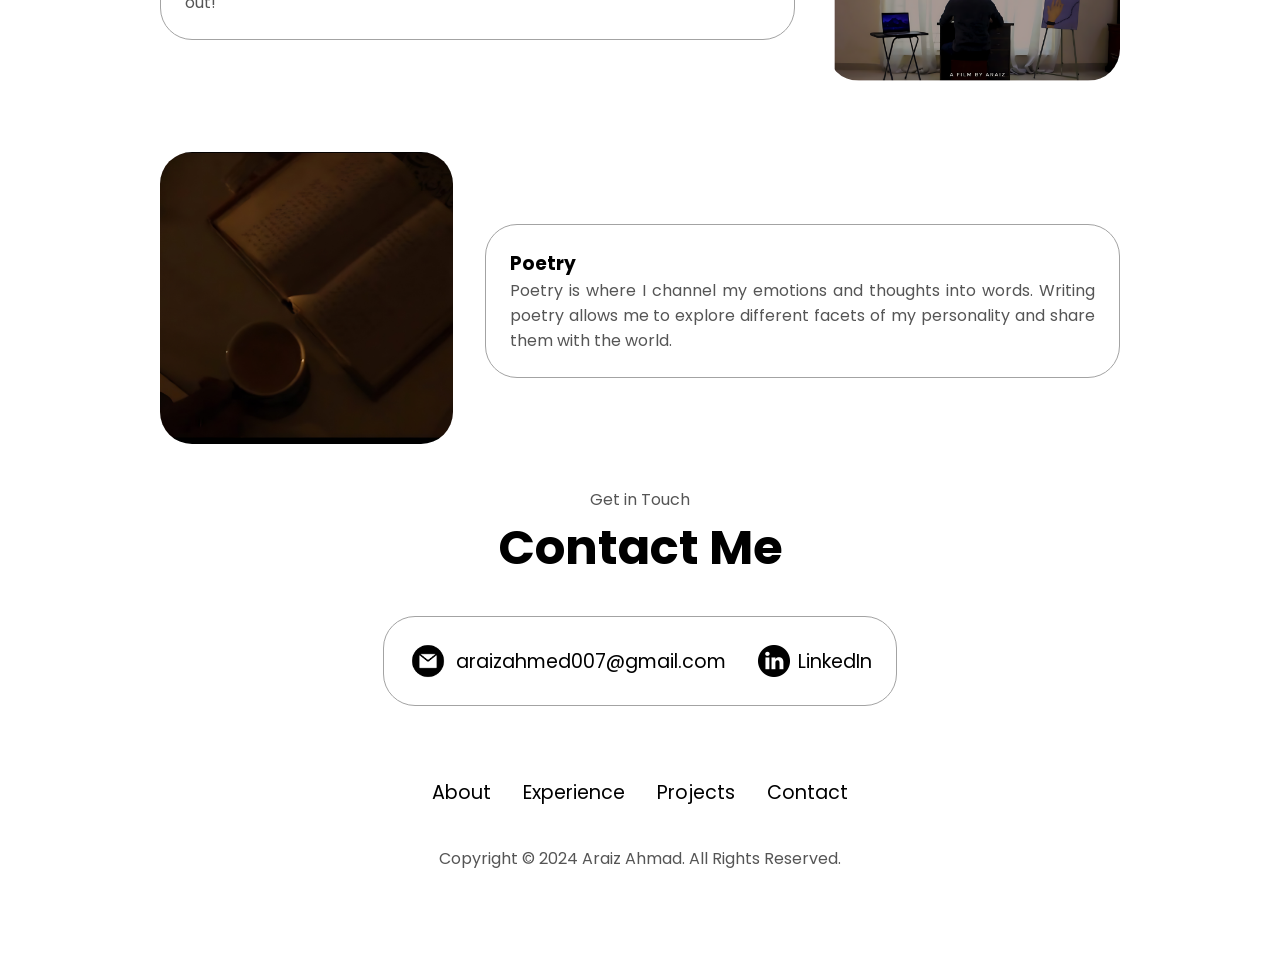
==== commit f7ac1cd1: "project link added" ====
--- a/index.html
+++ b/index.html
@@ -120,7 +120,7 @@
         src="./assets/arrow.png"
         alt="Arrow icon"
         class="icon arrow"
-        onclick="location.href='./try.html#experience'"
+        onclick="location.href='./index.html#experience'"
       />
     </section>
     <section id="experience">
@@ -271,7 +271,7 @@
         src="./assets/arrow.png"
         alt="Arrow icon"
         class="icon arrow"
-        onclick="location.href='./try.html#projects'"
+        onclick="location.href='./index.html#projects'"
       />
     </section>
 
@@ -316,11 +316,11 @@
                 class="project-img"
               />
             </div>
-            <h2 class="experience-sub-title project-title">Fake News detection</h2>
+            <h2 class="experience-sub-title project-title">Factify</h2>
             <div class="btn-container">
               <button
                 class="btn btn-color-2 project-btn"
-                onclick="location.href='https://github.com/araizahmadd'"
+                onclick="location.href='https://github.com/araizahmadd/Factify'"
               >
                 Github
               </button>
@@ -412,7 +412,7 @@
             src="./assets/arrow.png"
             alt="Arrow icon"
             class="icon arrow"
-            onclick="location.href='./try.html#contact'"
+            onclick="location.href='./index.html#contact'"
           />
           <!-- <div class="details-container color-container">
             <div class="article-container">
@@ -444,7 +444,7 @@
         src="./assets/arrow.png"
         alt="Arrow icon"
         class="icon arrow"
-        onclick="location.href='./try.html#contact'"
+        onclick="location.href='./index.html#contact'"
       />
       <!-- Extra Curricular Section
     <section id="extra-curricular">
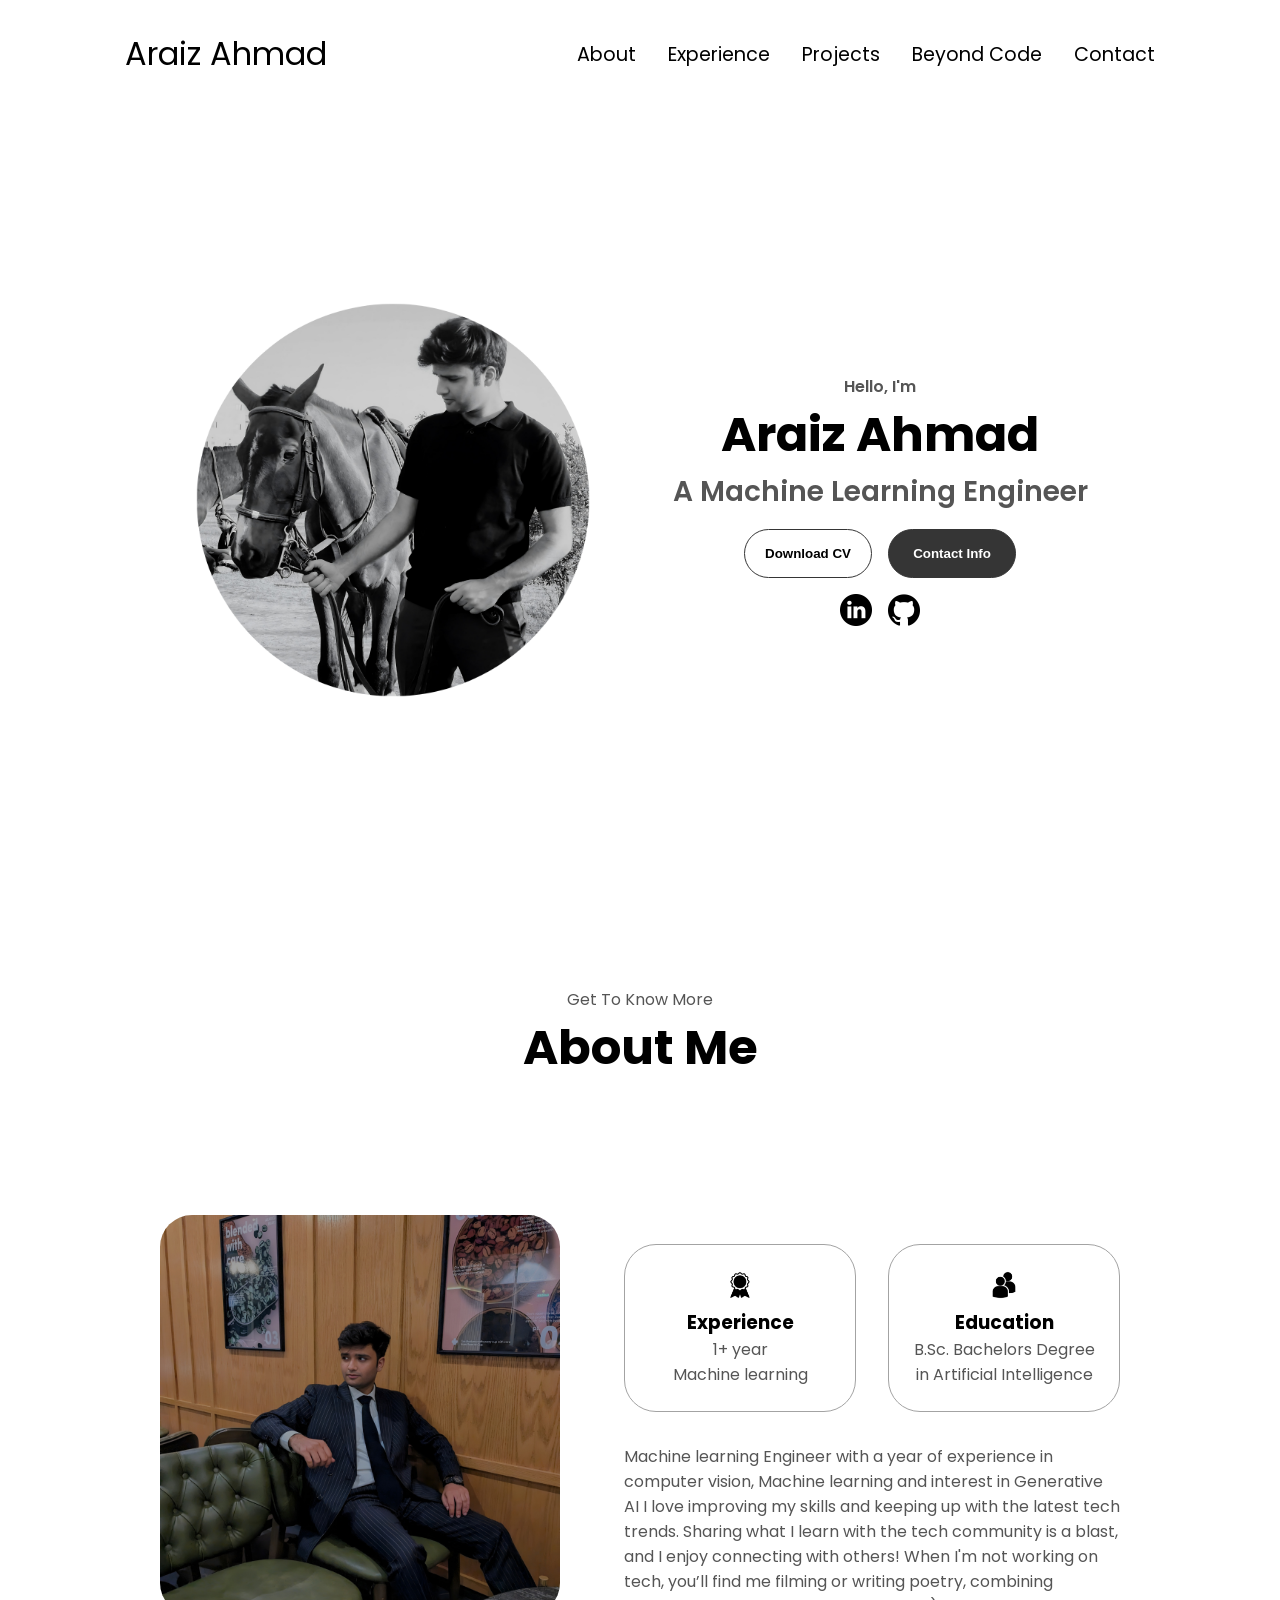
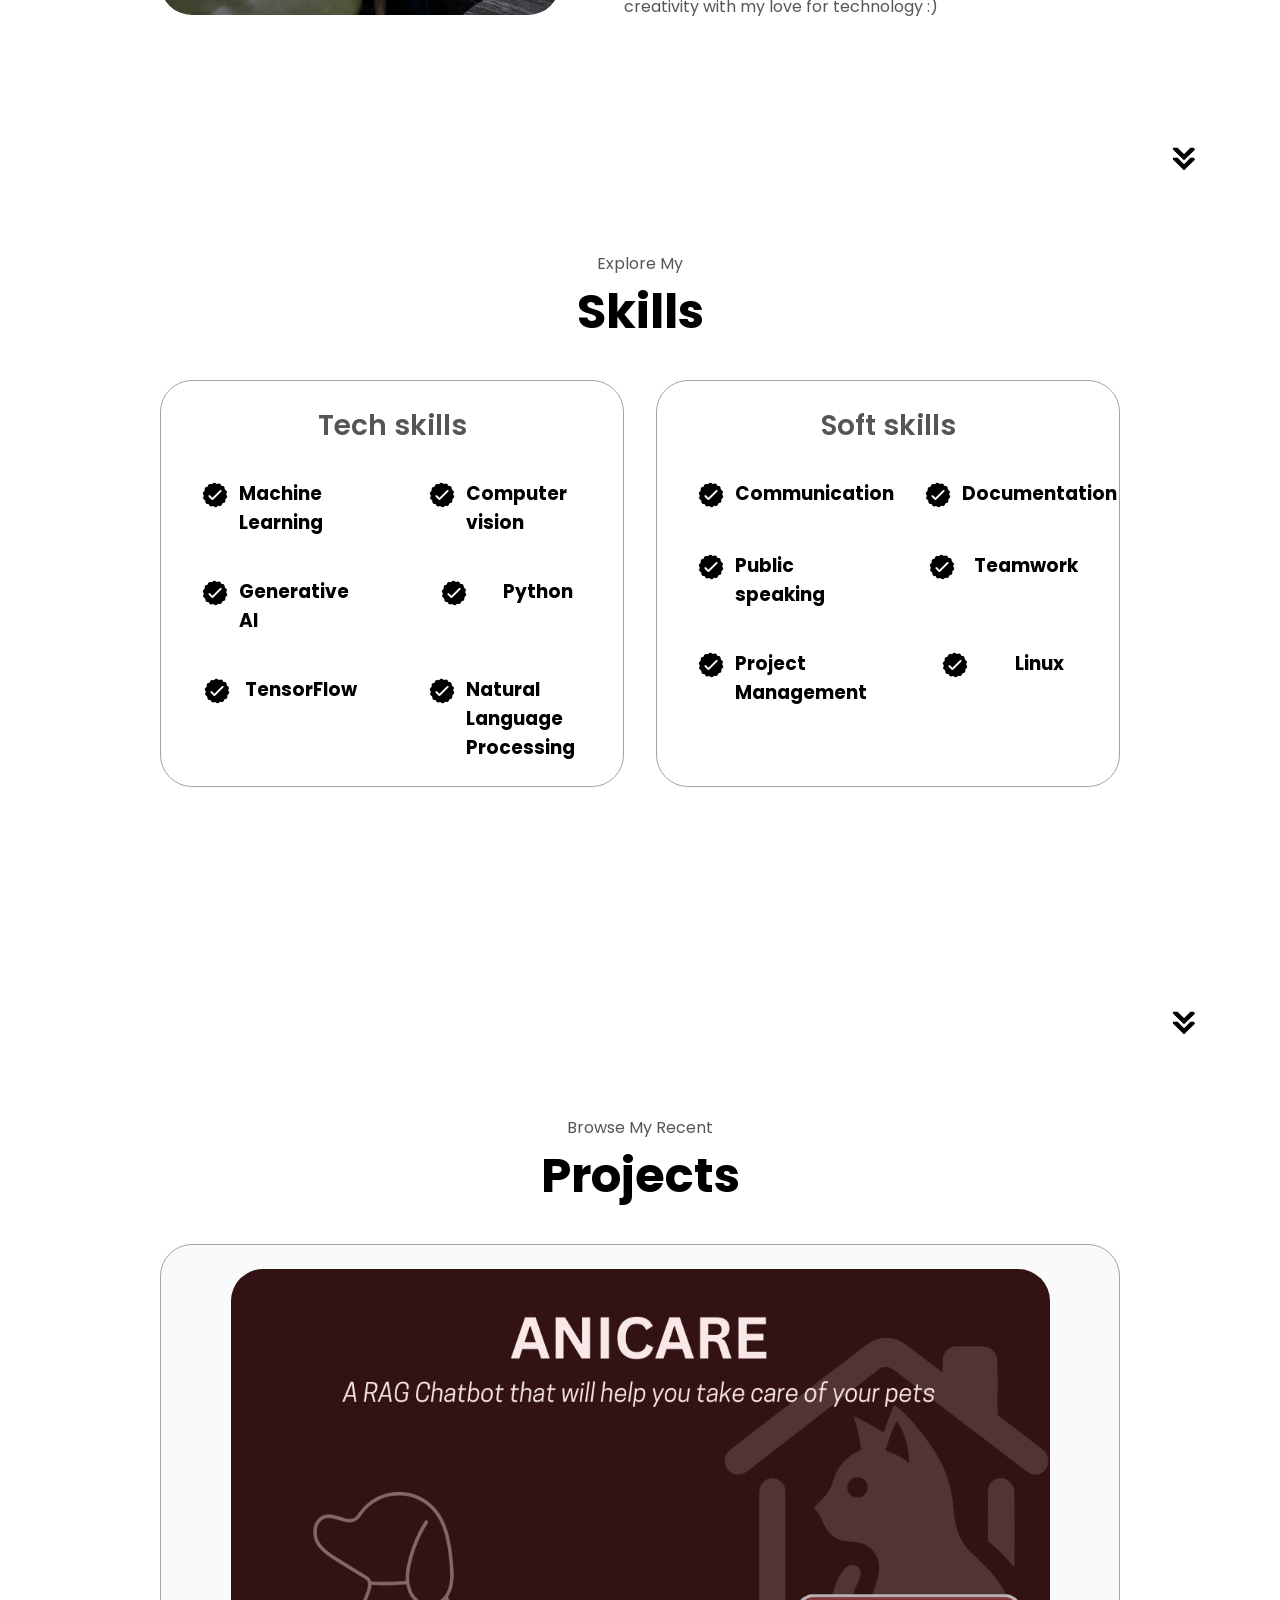
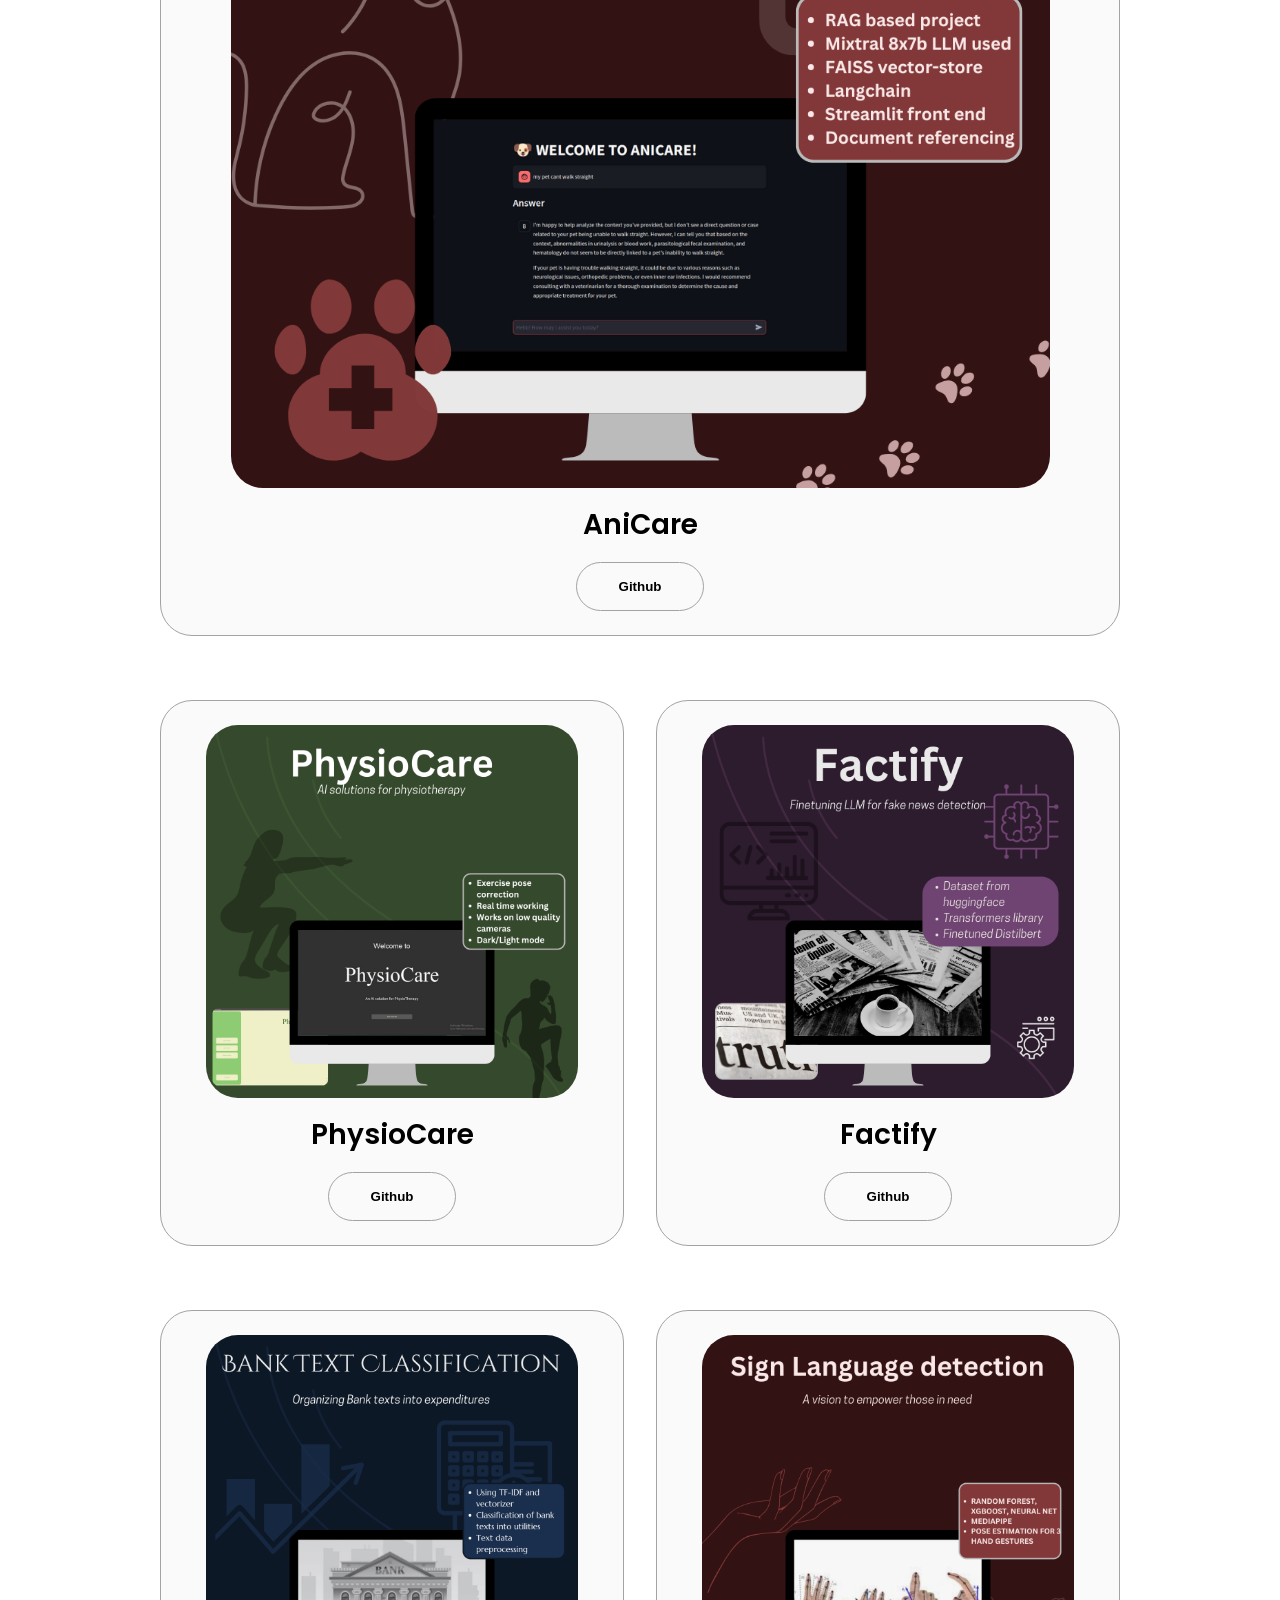
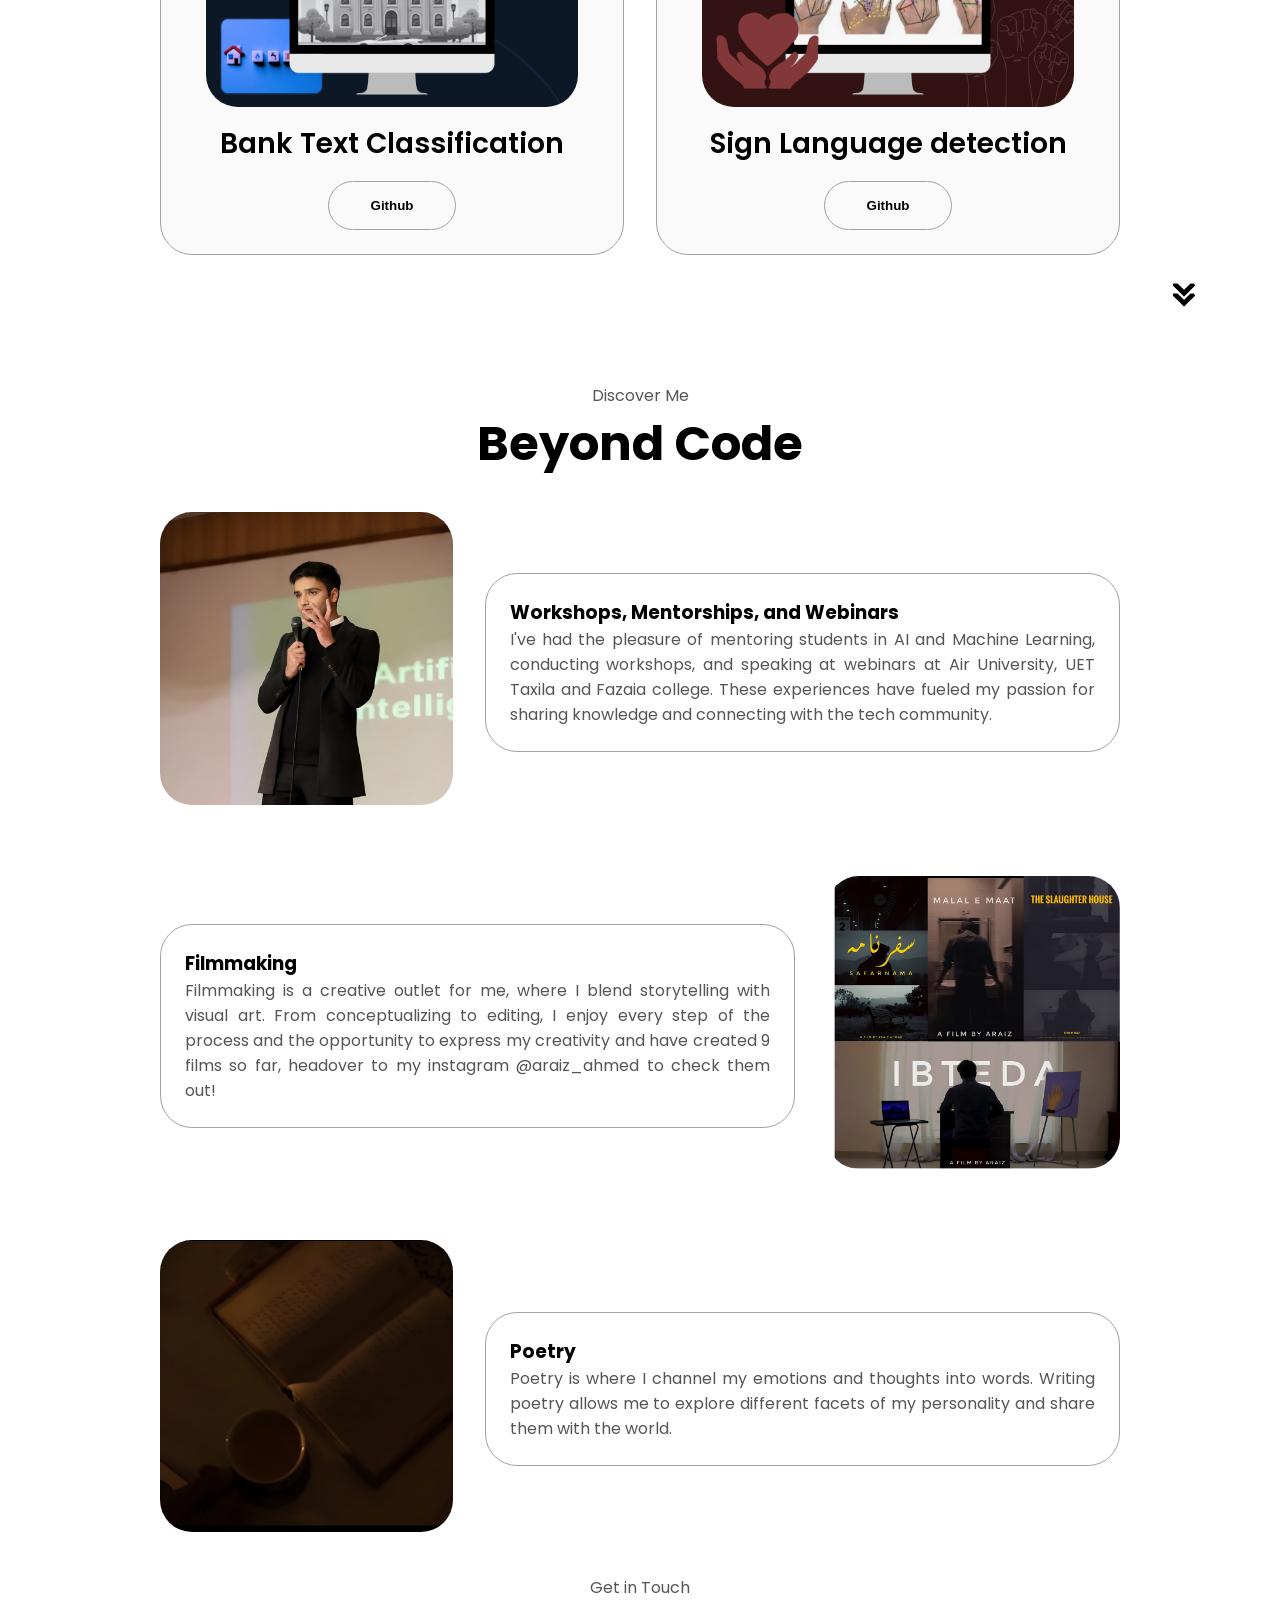
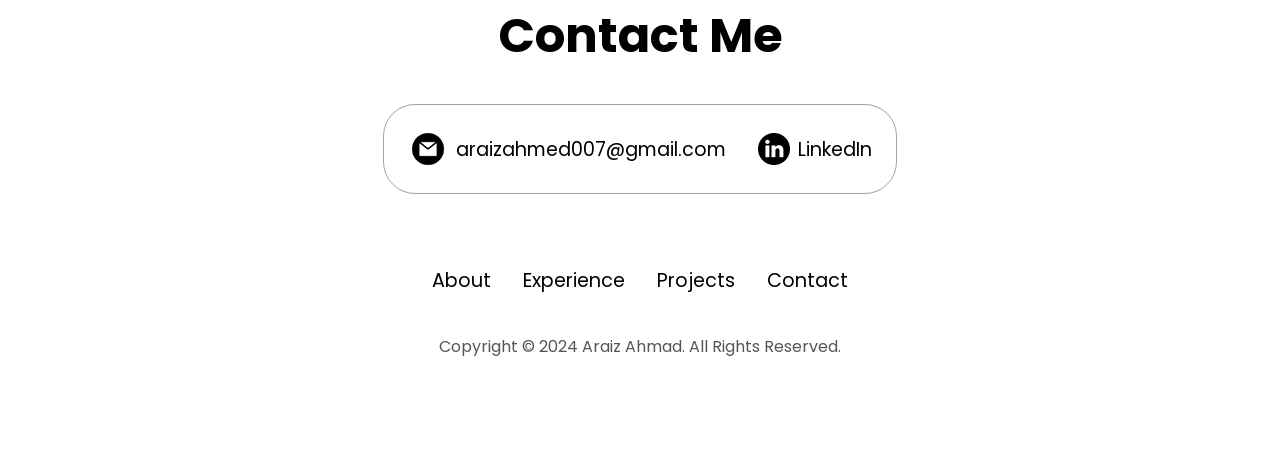
==== commit 5673c115: "updated projects" ====
--- a/index.html
+++ b/index.html
@@ -287,6 +287,26 @@
           <div class="details-container color-container">
             <div class="article-container">
               <img
+                src="./assets/ANICARE.png"
+                alt="AniCare"
+                class="project-img"
+              />
+            </div>
+            <h2 class="experience-sub-title project-title">AniCare</h2>
+            <div class="btn-container">
+              <button
+                class="btn btn-color-2 project-btn"
+                onclick="location.href='https://github.com/araizahmadd/AniCare'"
+              >
+                Github
+              </button>
+
+            </div>
+          </div>
+                  <div class="about-containers">
+          <div class="details-container color-container">
+            <div class="article-container">
+              <img
                 src="./assets/PhysioCare.png"
                 alt="PhysioCare"
                 class="project-img"
@@ -300,12 +320,6 @@
               >
                 Github
               </button>
-              <button
-                class="btn btn-color-2 project-btn"
-                onclick="location.href='https://github.com/araizahmadd/PhysioCare'"
-              >
-                Live Demo
-              </button>
             </div>
           </div>
           <div class="details-container color-container">
@@ -323,12 +337,6 @@
                 onclick="location.href='https://github.com/araizahmadd/Factify'"
               >
                 Github
-              </button>
-              <button
-                class="btn btn-color-2 project-btn"
-                onclick="location.href='https://github.com/araizahmadd'"
-              >
-                Live Demo
               </button>
             </div>
           </div>
@@ -350,12 +358,6 @@
                   >
                     Github
                   </button>
-                  <button
-                    class="btn btn-color-2 project-btn"
-                    onclick="location.href='https://github.com/araizahmadd/bank-text-classification'"
-                  >
-                    Live Demo
-                  </button>
                 </div>
               </div>
               <div class="details-container color-container">
@@ -374,12 +376,7 @@
                   >
                     Github
                   </button>
-                  <button
-                    class="btn btn-color-2 project-btn"
-                    onclick="location.href='https://github.com/araizahmadd/Hand-sign-language'"
-                  >
-                    Live Demo
-                  </button>
+
                 </div>
               </div>
               <!-- <div class="details-container color-container">
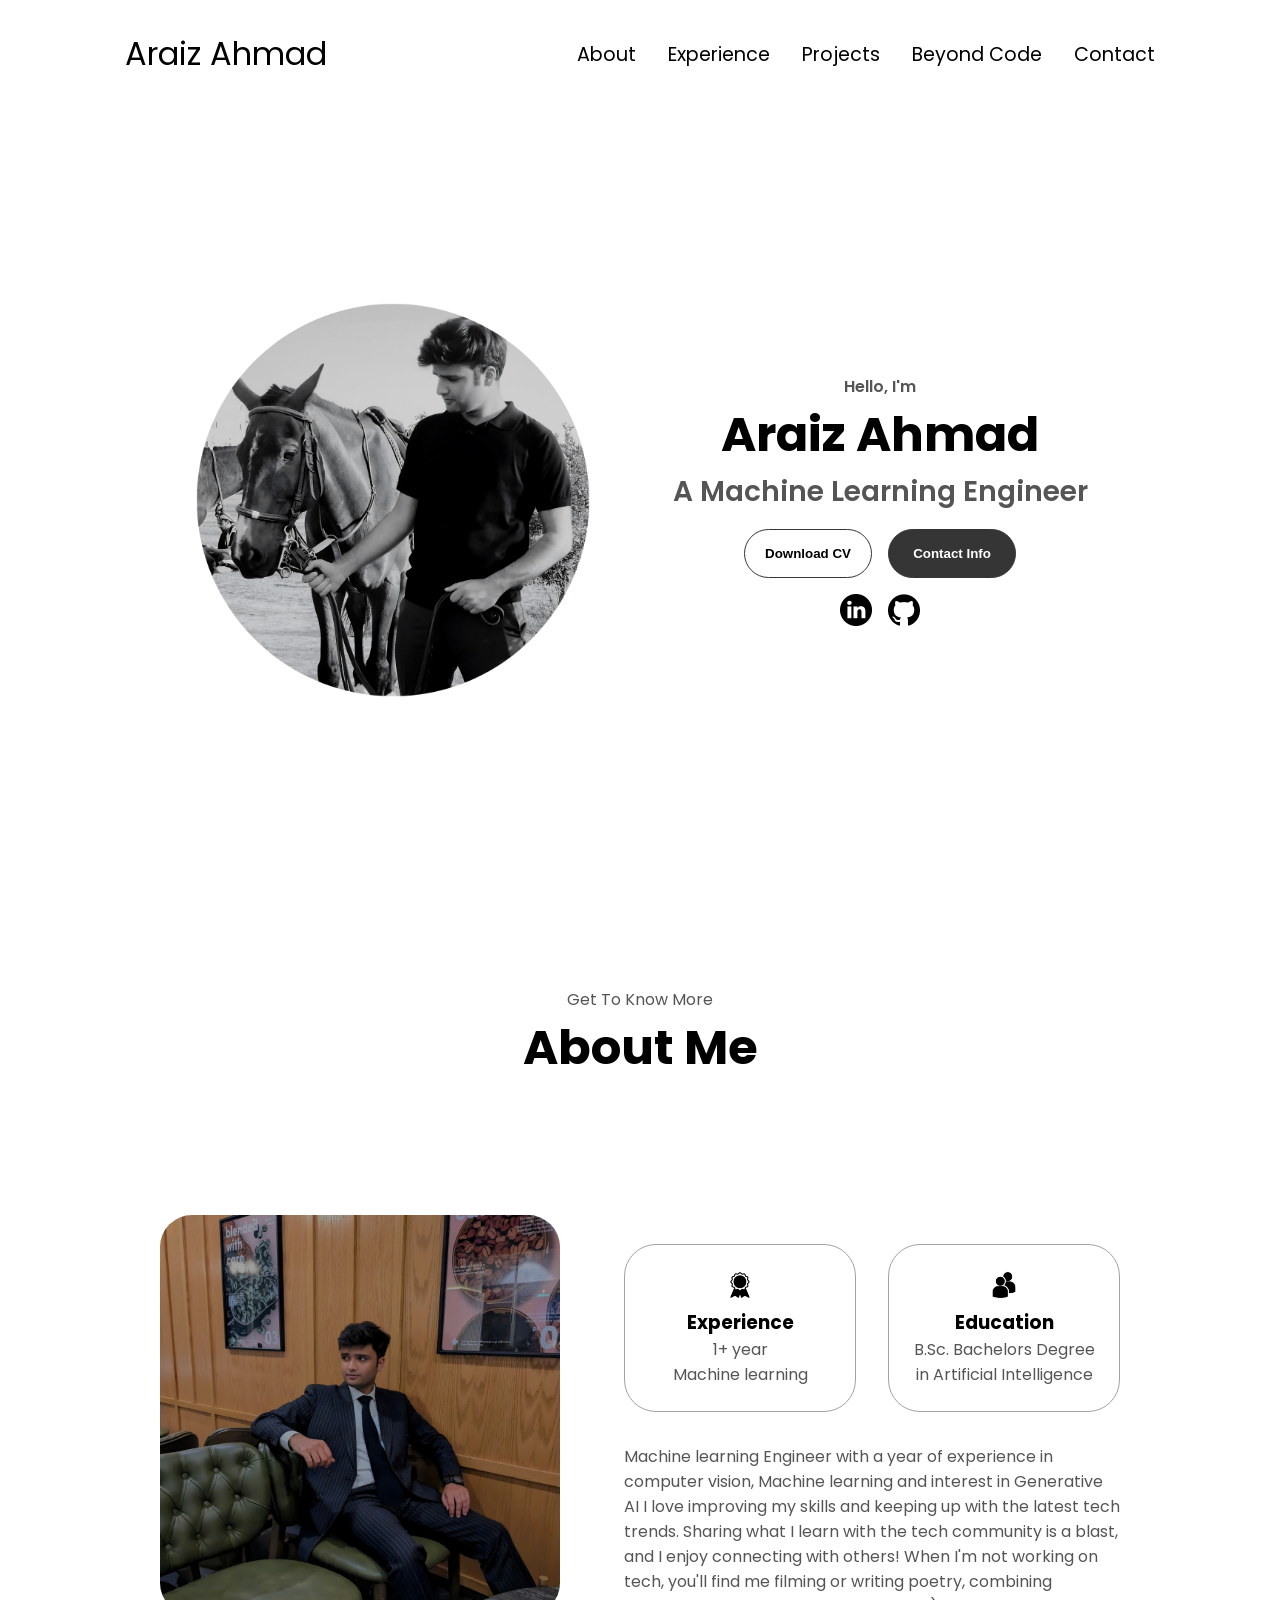
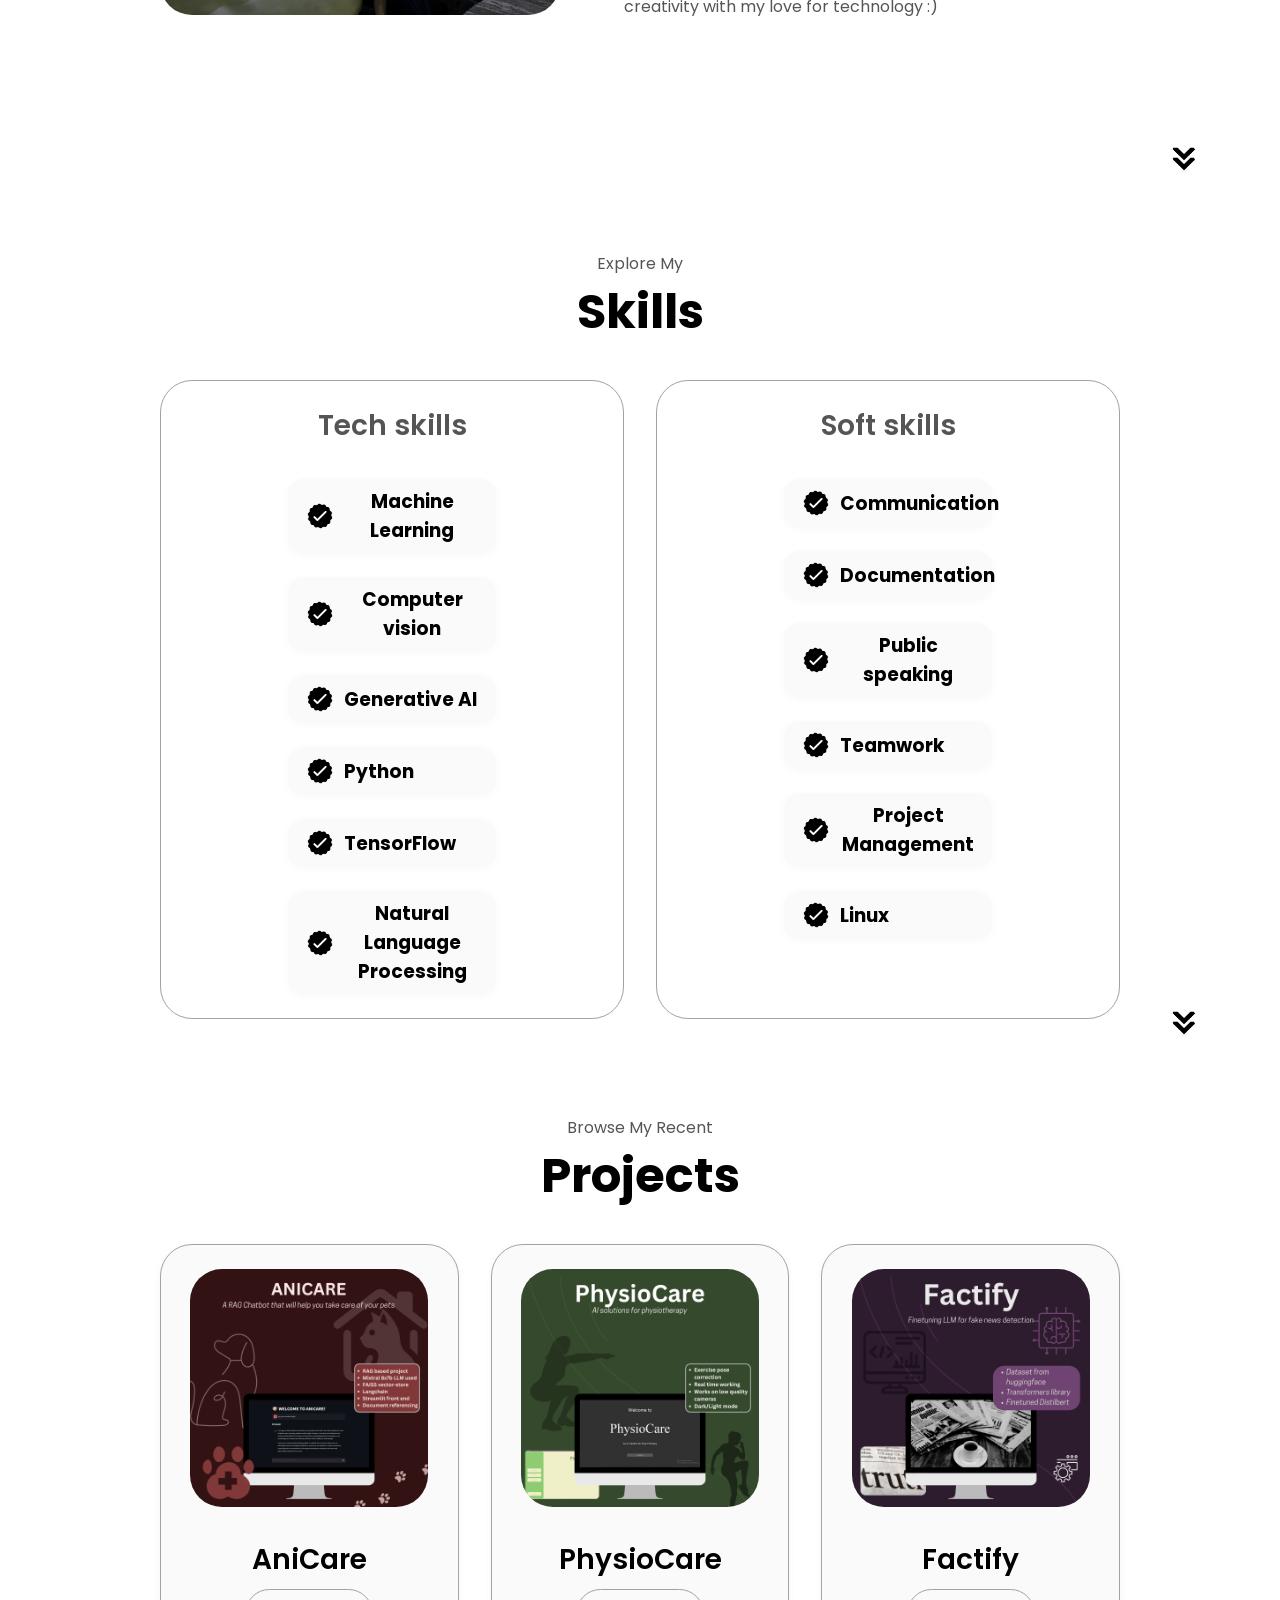
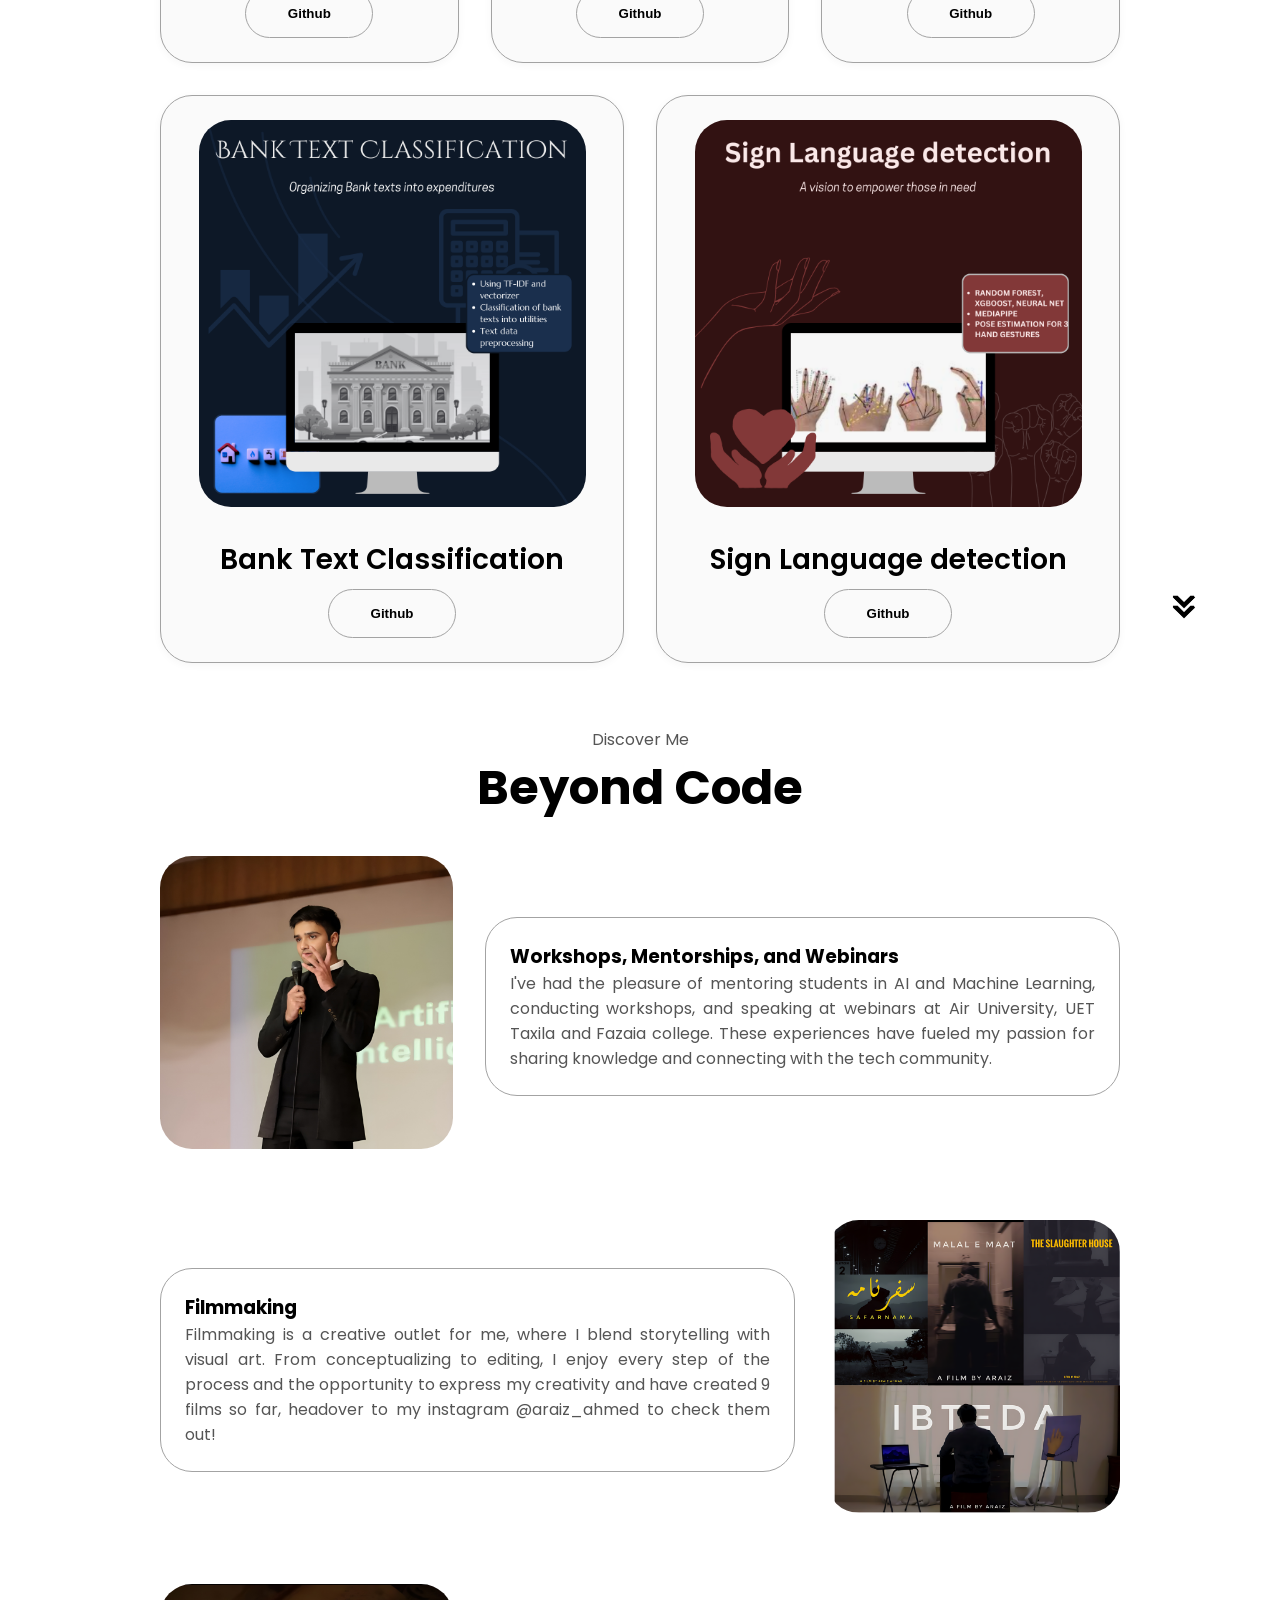
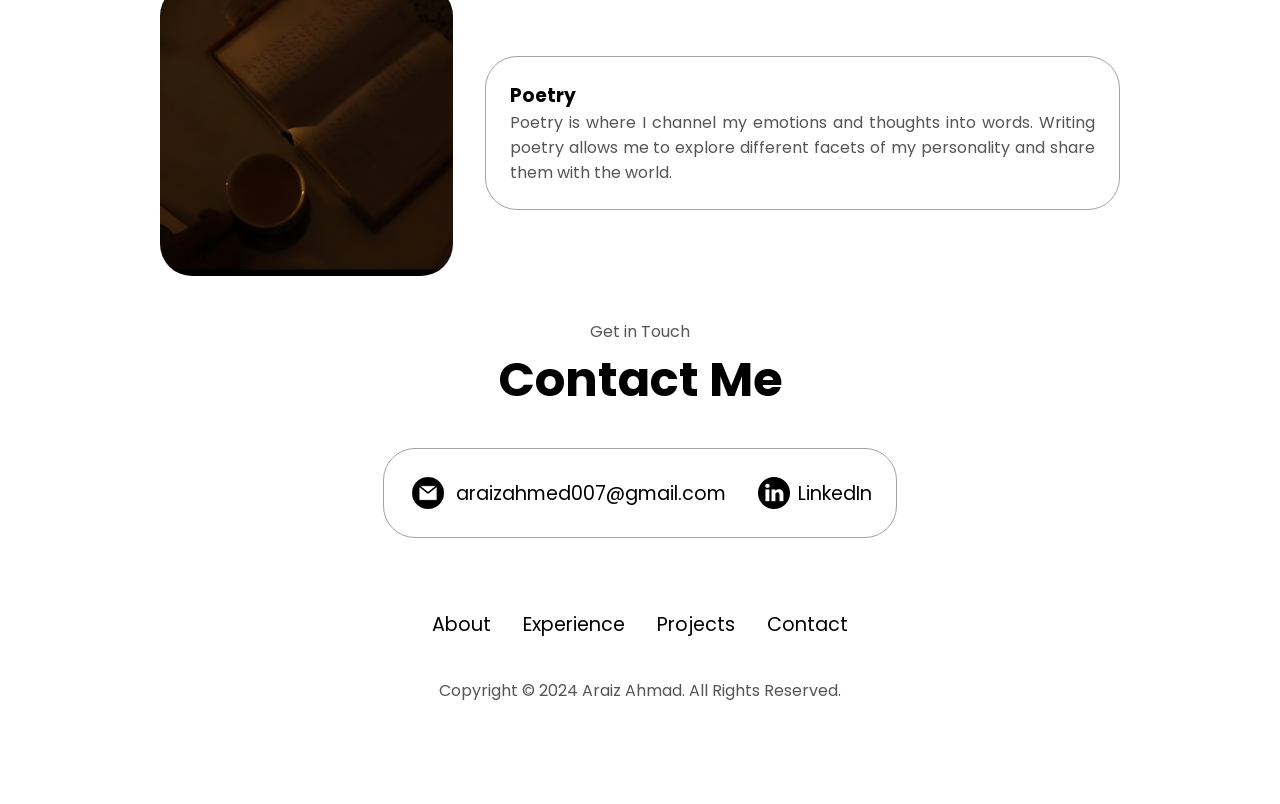
==== commit f43df0a8: "Refactor project section layout and styles; update project links and descriptions" ====
--- a/index.html
+++ b/index.html
@@ -111,7 +111,7 @@
               Machine learning Engineer with a year of experience in computer vision, Machine learning and interest in Generative AI
               I love improving my skills and keeping up with the latest tech trends. 
               Sharing what I learn with the tech community is a blast, and I enjoy connecting with others! 
-              When I'm not working on tech, you’ll find me filming or writing poetry, combining creativity with my love for technology :)
+              When I'm not working on tech, you'll find me filming or writing poetry, combining creativity with my love for technology :)
             </p>
           </div>
         </div>
@@ -274,167 +274,99 @@
         onclick="location.href='./index.html#projects'"
       />
     </section>
-
-
-
-
-    
     <section id="projects">
       <p class="section__text__p1">Browse My Recent</p>
       <h1 class="title">Projects</h1>
-      <div class="experience-details-container">
-        <div class="about-containers">
-          <div class="details-container color-container">
-            <div class="article-container">
-              <img
-                src="./assets/ANICARE.png"
-                alt="AniCare"
-                class="project-img"
-              />
-            </div>
-            <h2 class="experience-sub-title project-title">AniCare</h2>
-            <div class="btn-container">
-              <button
-                class="btn btn-color-2 project-btn"
-                onclick="location.href='https://github.com/araizahmadd/AniCare'"
-              >
-                Github
-              </button>
-
-            </div>
-          </div>
-                  <div class="about-containers">
-          <div class="details-container color-container">
-            <div class="article-container">
-              <img
-                src="./assets/PhysioCare.png"
-                alt="PhysioCare"
-                class="project-img"
-              />
-            </div>
-            <h2 class="experience-sub-title project-title">PhysioCare</h2>
-            <div class="btn-container">
-              <button
-                class="btn btn-color-2 project-btn"
-                onclick="location.href='https://github.com/araizahmadd/PhysioCare'"
-              >
-                Github
-              </button>
-            </div>
-          </div>
-          <div class="details-container color-container">
-            <div class="article-container">
-              <img
-                src="./assets/llms.png"
-                alt="Fake News detection"
-                class="project-img"
-              />
-            </div>
-            <h2 class="experience-sub-title project-title">Factify</h2>
-            <div class="btn-container">
-              <button
-                class="btn btn-color-2 project-btn"
-                onclick="location.href='https://github.com/araizahmadd/Factify'"
-              >
-                Github
-              </button>
-            </div>
-          </div>
-          <div class="experience-details-container">
-            <div class="about-containers">
-              <div class="details-container color-container">
-                <div class="article-container">
-                  <img
-                    src="./assets/bank.png"
-                    alt="Project 1"
-                    class="project-img"
-                  />
-                </div>
-                <h2 class="experience-sub-title project-title">Bank Text Classification</h2>
-                <div class="btn-container">
-                  <button
-                    class="btn btn-color-2 project-btn"
-                    onclick="location.href='https://github.com/araizahmadd/bank-text-classification'"
-                  >
-                    Github
-                  </button>
-                </div>
-              </div>
-              <div class="details-container color-container">
-                <div class="article-container">
-                  <img
-                    src="./assets/Sign.png"
-                    alt="Signlanguagedetection"
-                    class="project-img"
-                  />
-                </div>
-                <h2 class="experience-sub-title project-title">Sign Language detection</h2>
-                <div class="btn-container">
-                  <button
-                    class="btn btn-color-2 project-btn"
-                    onclick="location.href='https://github.com/araizahmadd/Hand-sign-language'"
-                  >
-                    Github
-                  </button>
-
-                </div>
-              </div>
-              <!-- <div class="details-container color-container">
-                <div class="article-container">
-                  <img
-                    src="./assets/project-3.png"
-                    alt="Project 3"
-                    class="project-img"
-                  />
-                </div>
-                <h2 class="experience-sub-title project-title">Project Three</h2>
-                <div class="btn-container">
-                  <button
-                    class="btn btn-color-2 project-btn"
-                    onclick="location.href='https://github.com/'"
-                  >
-                    Github
-                  </button>
-                  <button
-                    class="btn btn-color-2 project-btn"
-                    onclick="location.href='https://github.com/'"
-                  >
-                    Live Demo
-                  </button>
-                </div>
-              </div> -->
-            </div>
-          </div>
-          <img
-            src="./assets/arrow.png"
-            alt="Arrow icon"
-            class="icon arrow"
-            onclick="location.href='./index.html#contact'"
-          />
-          <!-- <div class="details-container color-container">
-            <div class="article-container">
-              <img
-                src="./assets/project-3.png"
-                alt="Project 3"
-                class="project-img"
-              />
-            </div>
-            <h2 class="experience-sub-title project-title">Project Three</h2>
-            <div class="btn-container">
-              <button
-                class="btn btn-color-2 project-btn"
-                onclick="location.href='https://github.com/'"
-              >
-                Github
-              </button>
-              <button
-                class="btn btn-color-2 project-btn"
-                onclick="location.href='https://github.com/'"
-              >
-                Live Demo
-              </button>
-            </div>
-          </div> -->
+      <div class="projects-grid">
+        <div class="details-container color-container">
+          <div class="article-container">
+            <img
+              src="./assets/ANICARE.png"
+              alt="AniCare"
+              class="project-img"
+            />
+          </div>
+          <h2 class="experience-sub-title project-title">AniCare</h2>
+          <div class="btn-container">
+            <button
+              class="btn btn-color-2 project-btn"
+              onclick="location.href='https://github.com/araizahmadd/AniCare'"
+            >
+              Github
+            </button>
+          </div>
+        </div>
+        <div class="details-container color-container">
+          <div class="article-container">
+            <img
+              src="./assets/PhysioCare.png"
+              alt="PhysioCare"
+              class="project-img"
+            />
+          </div>
+          <h2 class="experience-sub-title project-title">PhysioCare</h2>
+          <div class="btn-container">
+            <button
+              class="btn btn-color-2 project-btn"
+              onclick="location.href='https://github.com/araizahmadd/PhysioCare'"
+            >
+              Github
+            </button>
+          </div>
+        </div>
+        <div class="details-container color-container">
+          <div class="article-container">
+            <img
+              src="./assets/llms.png"
+              alt="Fake News detection"
+              class="project-img"
+            />
+          </div>
+          <h2 class="experience-sub-title project-title">Factify</h2>
+          <div class="btn-container">
+            <button
+              class="btn btn-color-2 project-btn"
+              onclick="location.href='https://github.com/araizahmadd/Factify'"
+            >
+              Github
+            </button>
+          </div>
+        </div>
+        <div class="details-container color-container">
+          <div class="article-container">
+            <img
+              src="./assets/bank.png"
+              alt="Project 1"
+              class="project-img"
+            />
+          </div>
+          <h2 class="experience-sub-title project-title">Bank Text Classification</h2>
+          <div class="btn-container">
+            <button
+              class="btn btn-color-2 project-btn"
+              onclick="location.href='https://github.com/araizahmadd/bank-text-classification'"
+            >
+              Github
+            </button>
+          </div>
+        </div>
+        <div class="details-container color-container">
+          <div class="article-container">
+            <img
+              src="./assets/Sign.png"
+              alt="Signlanguagedetection"
+              class="project-img"
+            />
+          </div>
+          <h2 class="experience-sub-title project-title">Sign Language detection</h2>
+          <div class="btn-container">
+            <button
+              class="btn btn-color-2 project-btn"
+              onclick="location.href='https://github.com/araizahmadd/Hand-sign-language'"
+            >
+              Github
+            </button>
+          </div>
         </div>
       </div>
       <img
@@ -443,42 +375,6 @@
         class="icon arrow"
         onclick="location.href='./index.html#contact'"
       />
-      <!-- Extra Curricular Section
-    <section id="extra-curricular">
-        <p class="section__text__p1">Discover My</p>
-        <h1 class="title">Extra Curricular Activities</h1>
-        <div class="extra-curricular-container">
-          <div class="activity">
-            <img
-              src="./assets/filming.png"
-              alt="Filming icon"
-              class="icon activity-icon"
-            />
-            <h3>Filmmaking</h3>
-            <p>
-              I enjoy capturing moments and telling stories through the lens. From short films to travel vlogs, filmmaking allows me to express my creativity and explore new perspectives.
-            </p>
-          </div>
-          <div class="activity">
-            <img
-              src="./assets/poetry.png"
-              alt="Poetry icon"
-              class="icon activity-icon"
-            />
-            <h3>Poetry</h3>
-            <p>
-              Writing poetry is my way of articulating thoughts and emotions. It's a creative outlet that helps me reflect and connect with others on a deeper level.
-            </p>
-          </div>
-        </div>
-        <img
-          src="./assets/arrow.png"
-          alt="Arrow icon"
-          class="icon arrow"
-          onclick="location.href='./#contact'"
-        />
-      
-    </section> -->
     </section>
     <section id="extracurricular">
       <p class="section__text__p1">Discover Me</p>
--- a/style.css
+++ b/style.css
@@ -462,23 +462,31 @@
 .experience-details-container {
   display: flex;
   justify-content: center;
-  flex-direction: column;
+  flex-direction: row;
+  gap: 2rem;
 }
 
 .article-container {
   display: flex;
-  text-align: initial;
   flex-wrap: wrap;
   flex-direction: row;
-  gap: 2.5rem;
-  justify-content: space-around;
+  gap: 1.5rem;
+  justify-content: center;
+  max-width: 700px;
+  margin: 0 auto;
 }
 
 article {
   display: flex;
-  width: 10rem;
-  justify-content: space-around;
+  align-items: center;
+  width: 11rem;
+  min-width: 150px;
+  justify-content: flex-start;
   gap: 0.5rem;
+  background: #fafafa;
+  border-radius: 1rem;
+  padding: 0.5rem 1rem;
+  box-shadow: 0 2px 8px rgba(0,0,0,0.03);
 }
 
 article .icon {
@@ -489,28 +497,62 @@
 
 #projects {
   position: relative;
+}
+
+.projects-grid {
+  display: flex;
+  flex-wrap: wrap;
+  gap: 2rem;
+  justify-content: center;
+  margin: 2rem 0;
 }
 
 .color-container {
   border-color: rgb(163, 163, 163);
   background: rgb(250, 250, 250);
+  width: 300px;
+  min-width: 250px;
+  border-radius: 2rem;
+  box-shadow: 0 2px 8px rgba(0,0,0,0.04);
+  display: flex;
+  flex-direction: column;
+  align-items: center;
+  padding: 1.5rem 1rem;
 }
 
 .project-img {
   border-radius: 2rem;
   width: 90%;
-  height: 90%;
+  height: auto;
+  margin-bottom: 1rem;
 }
 
 .project-title {
-  margin: 1rem;
+  margin: 1rem 0 0.5rem 0;
   color: black;
+  text-align: center;
 }
 
 .project-btn {
   color: black;
   border-color: rgb(163, 163, 163);
 }
+
+@media screen and (max-width: 900px) {
+  .experience-details-container {
+    flex-direction: column;
+    align-items: center;
+  }
+  .projects-grid {
+    flex-direction: column;
+    align-items: center;
+  }
+  .color-container {
+    width: 90vw;
+    min-width: unset;
+  }
+}
+
 /* Extracurricular Section */
 #extracurricular {
   /* position: relative; */
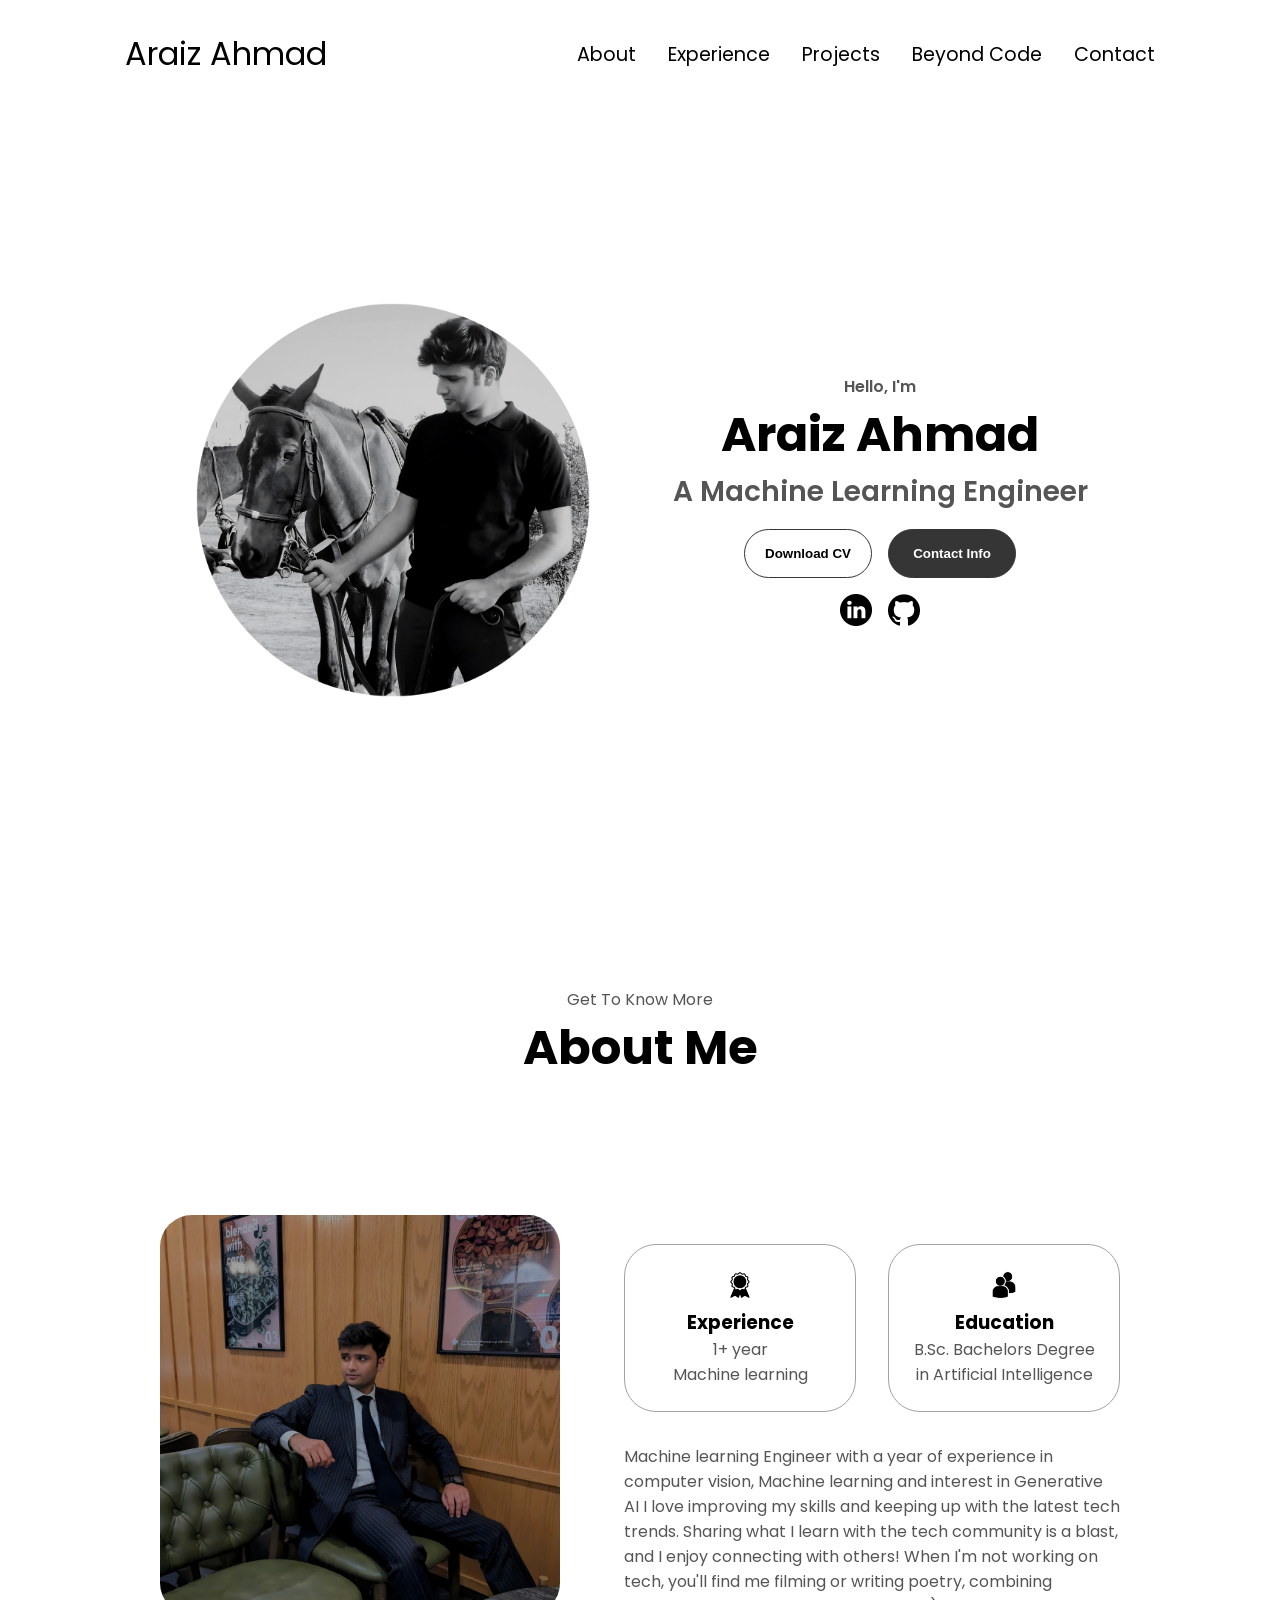
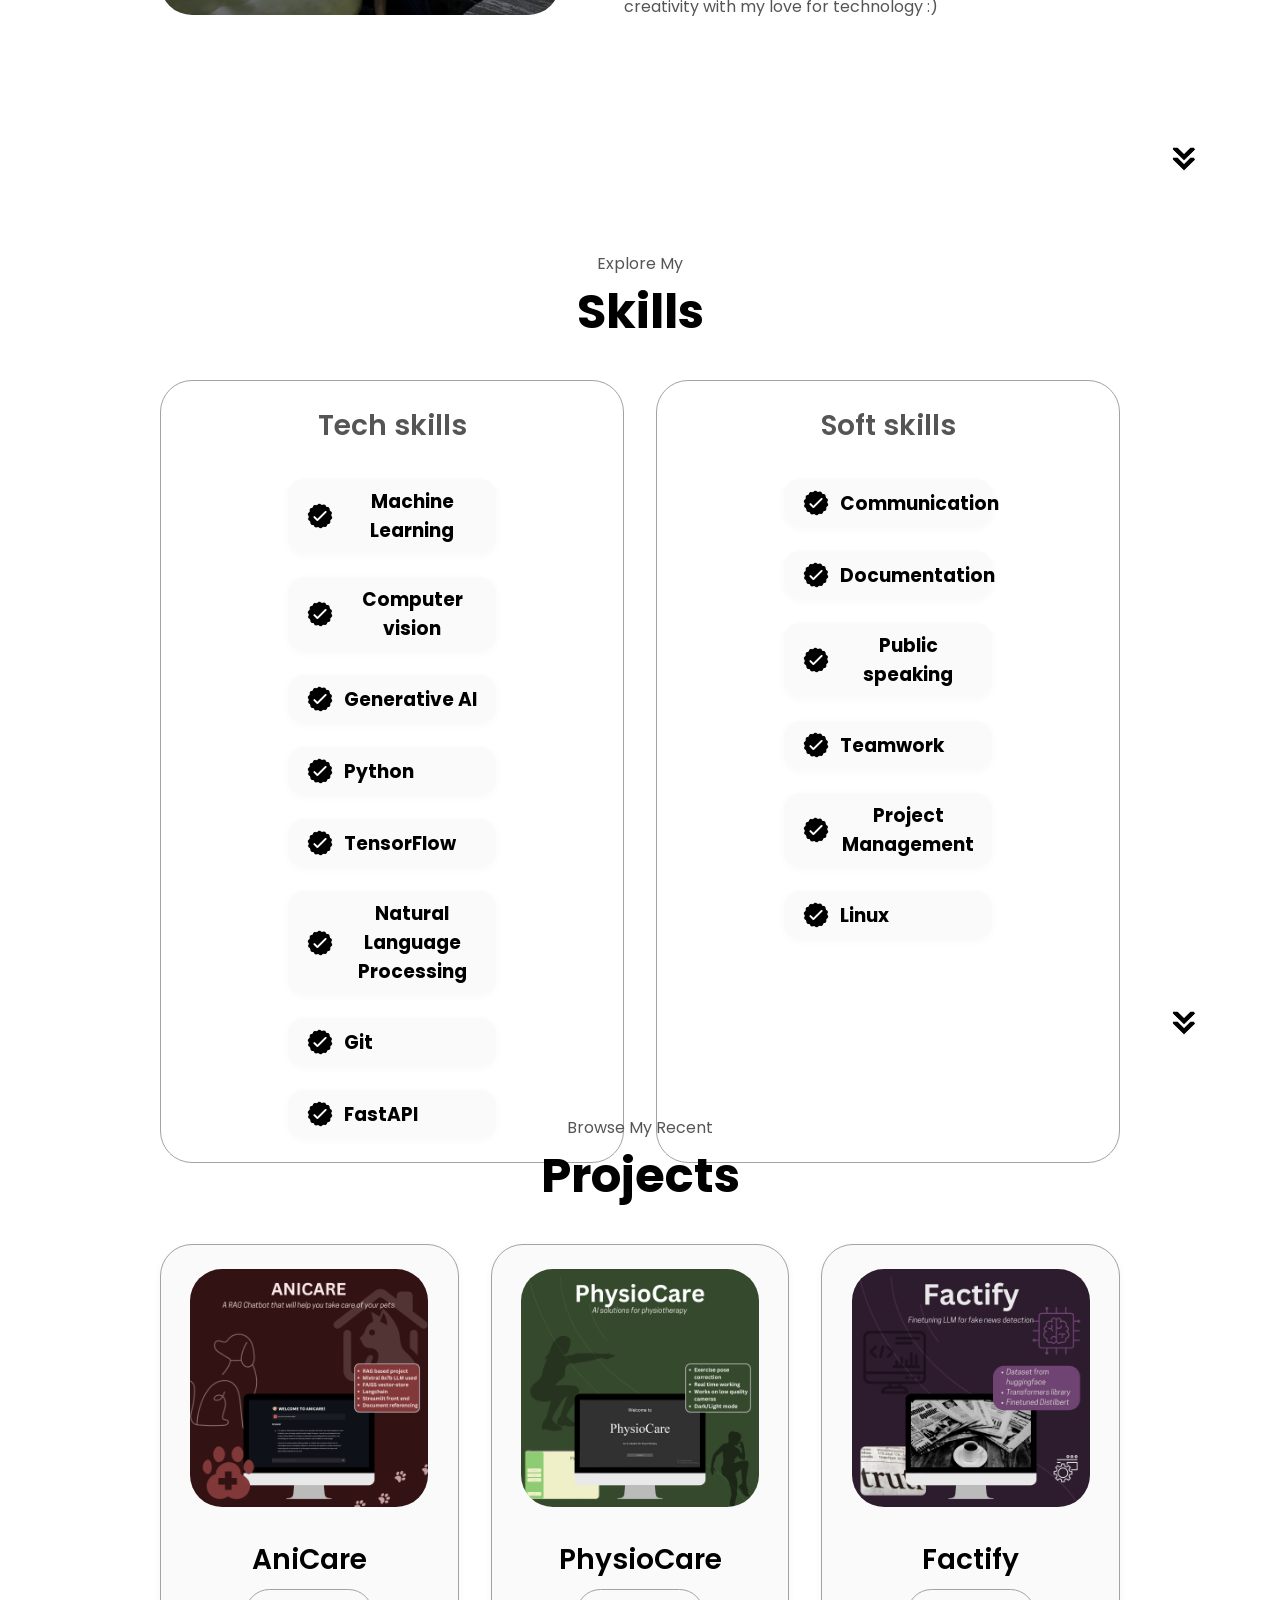
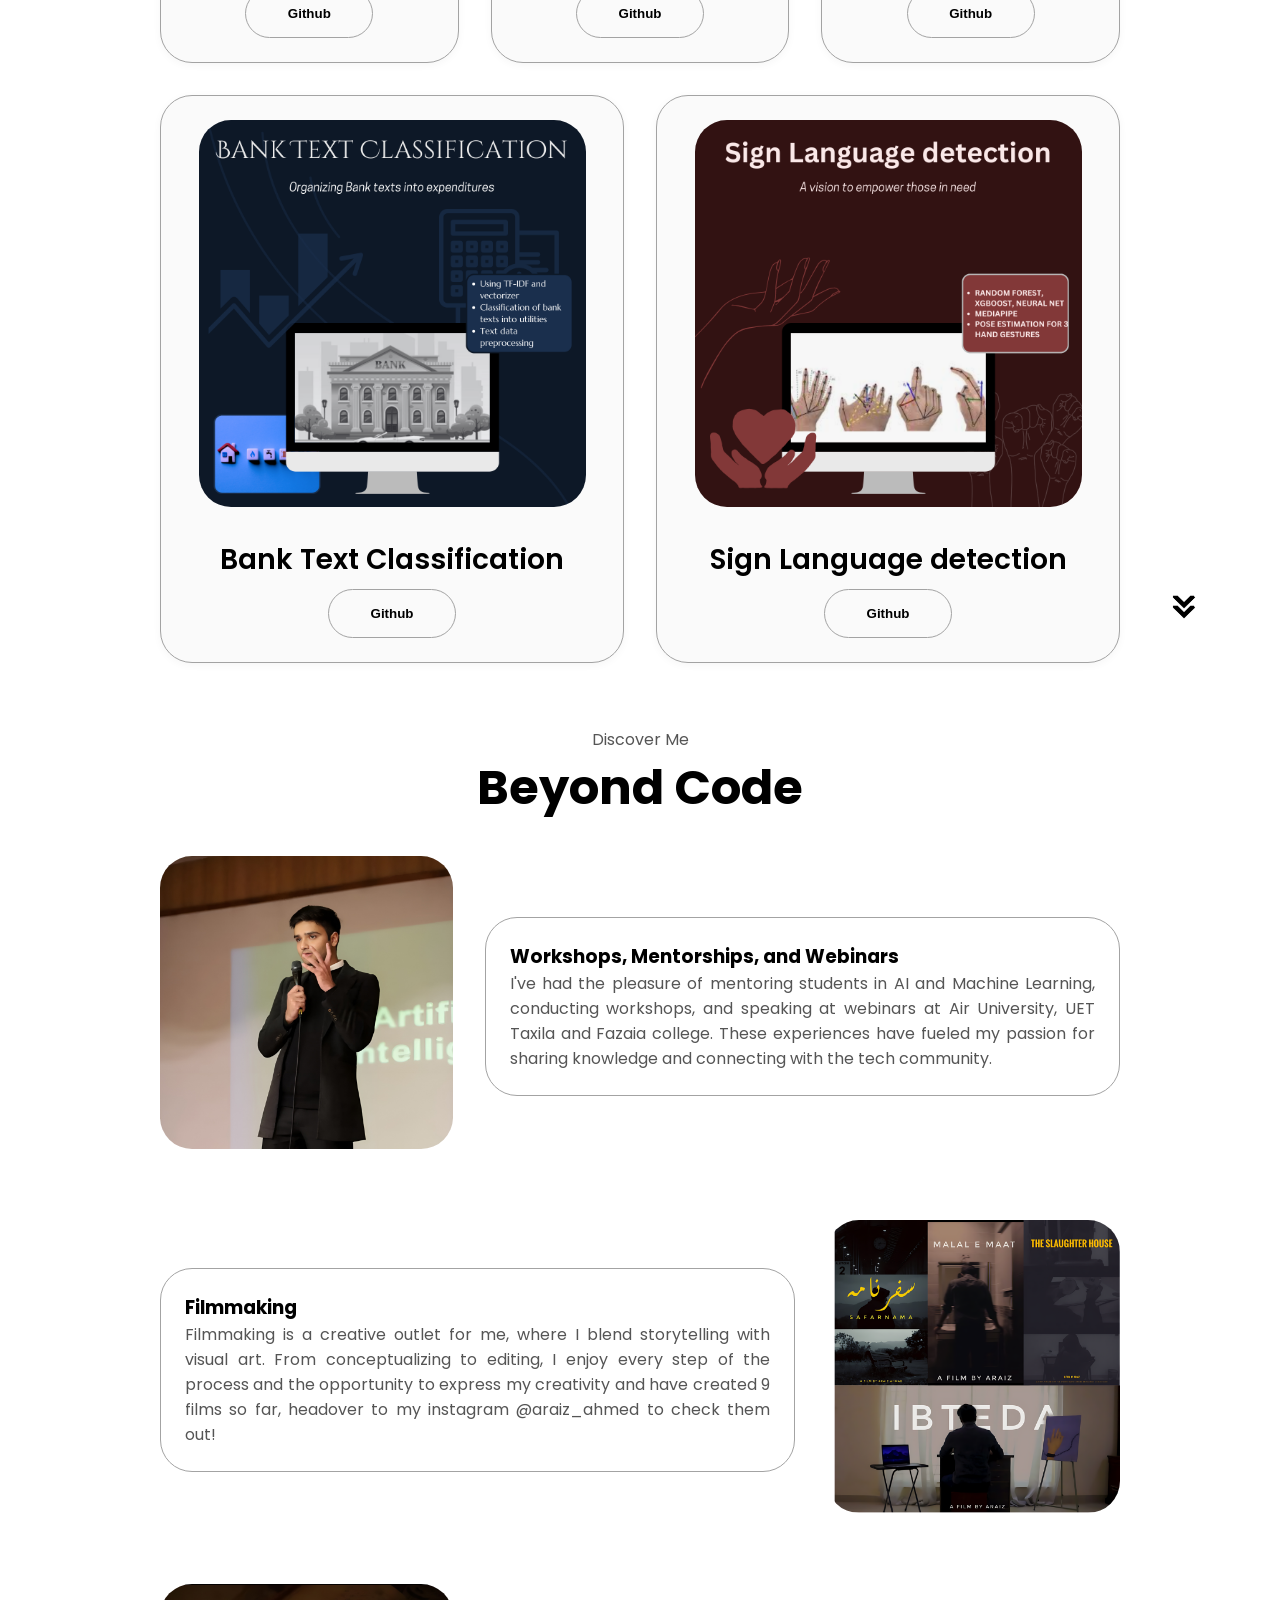
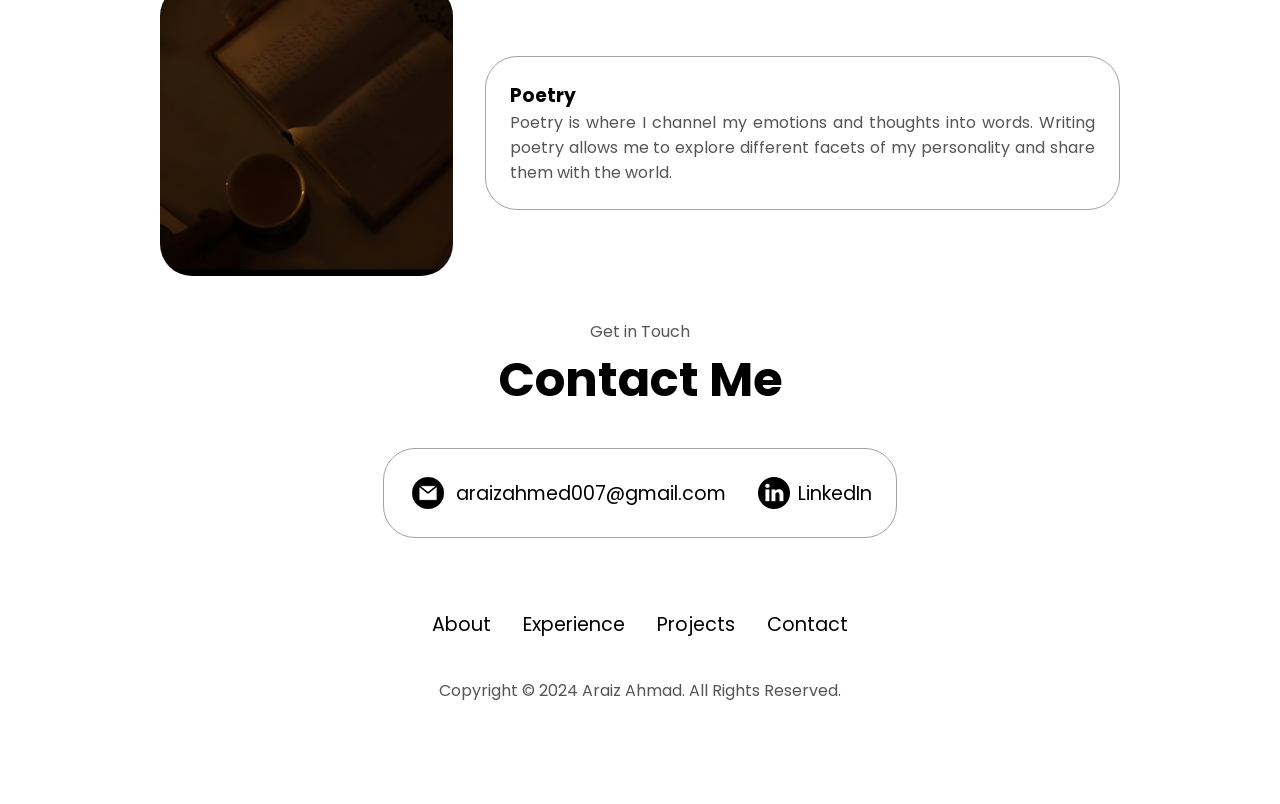
==== commit 0c2fd666: "SKills" ====
--- a/index.html
+++ b/index.html
@@ -194,7 +194,26 @@
                   <h3>Natural Language Processing</h3>
                 </div>
               </article>
-              
+              <article>
+                <img
+                  src="./assets/checkmark.png"
+                  alt="Experience icon"
+                  class="icon"
+                />
+                <div>
+                  <h3>Git</h3>
+                </div>
+              </article>
+              <article>
+                <img
+                  src="./assets/checkmark.png"
+                  alt="Experience icon"
+                  class="icon"
+                />
+                <div>
+                  <h3>FastAPI</h3>
+                </div>
+              </article>
             </div>
           </div>
           <div class="details-container">
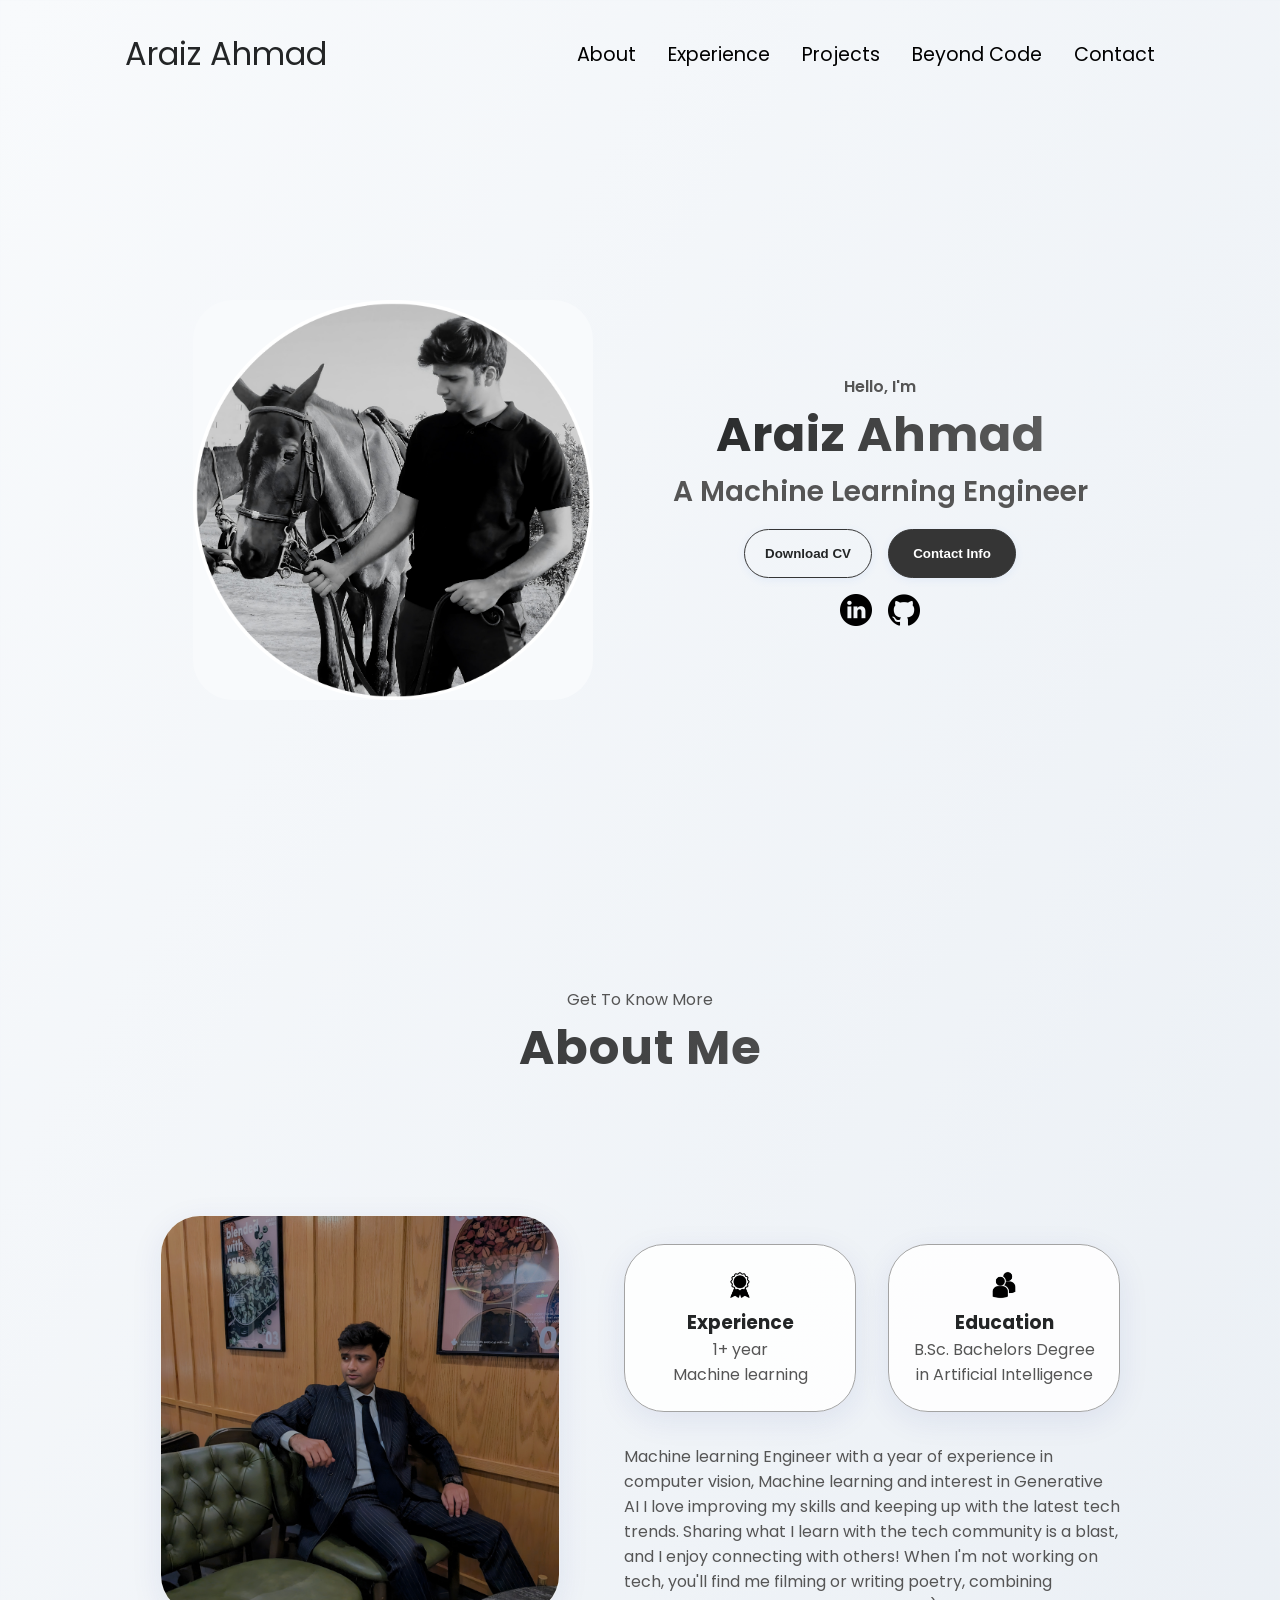
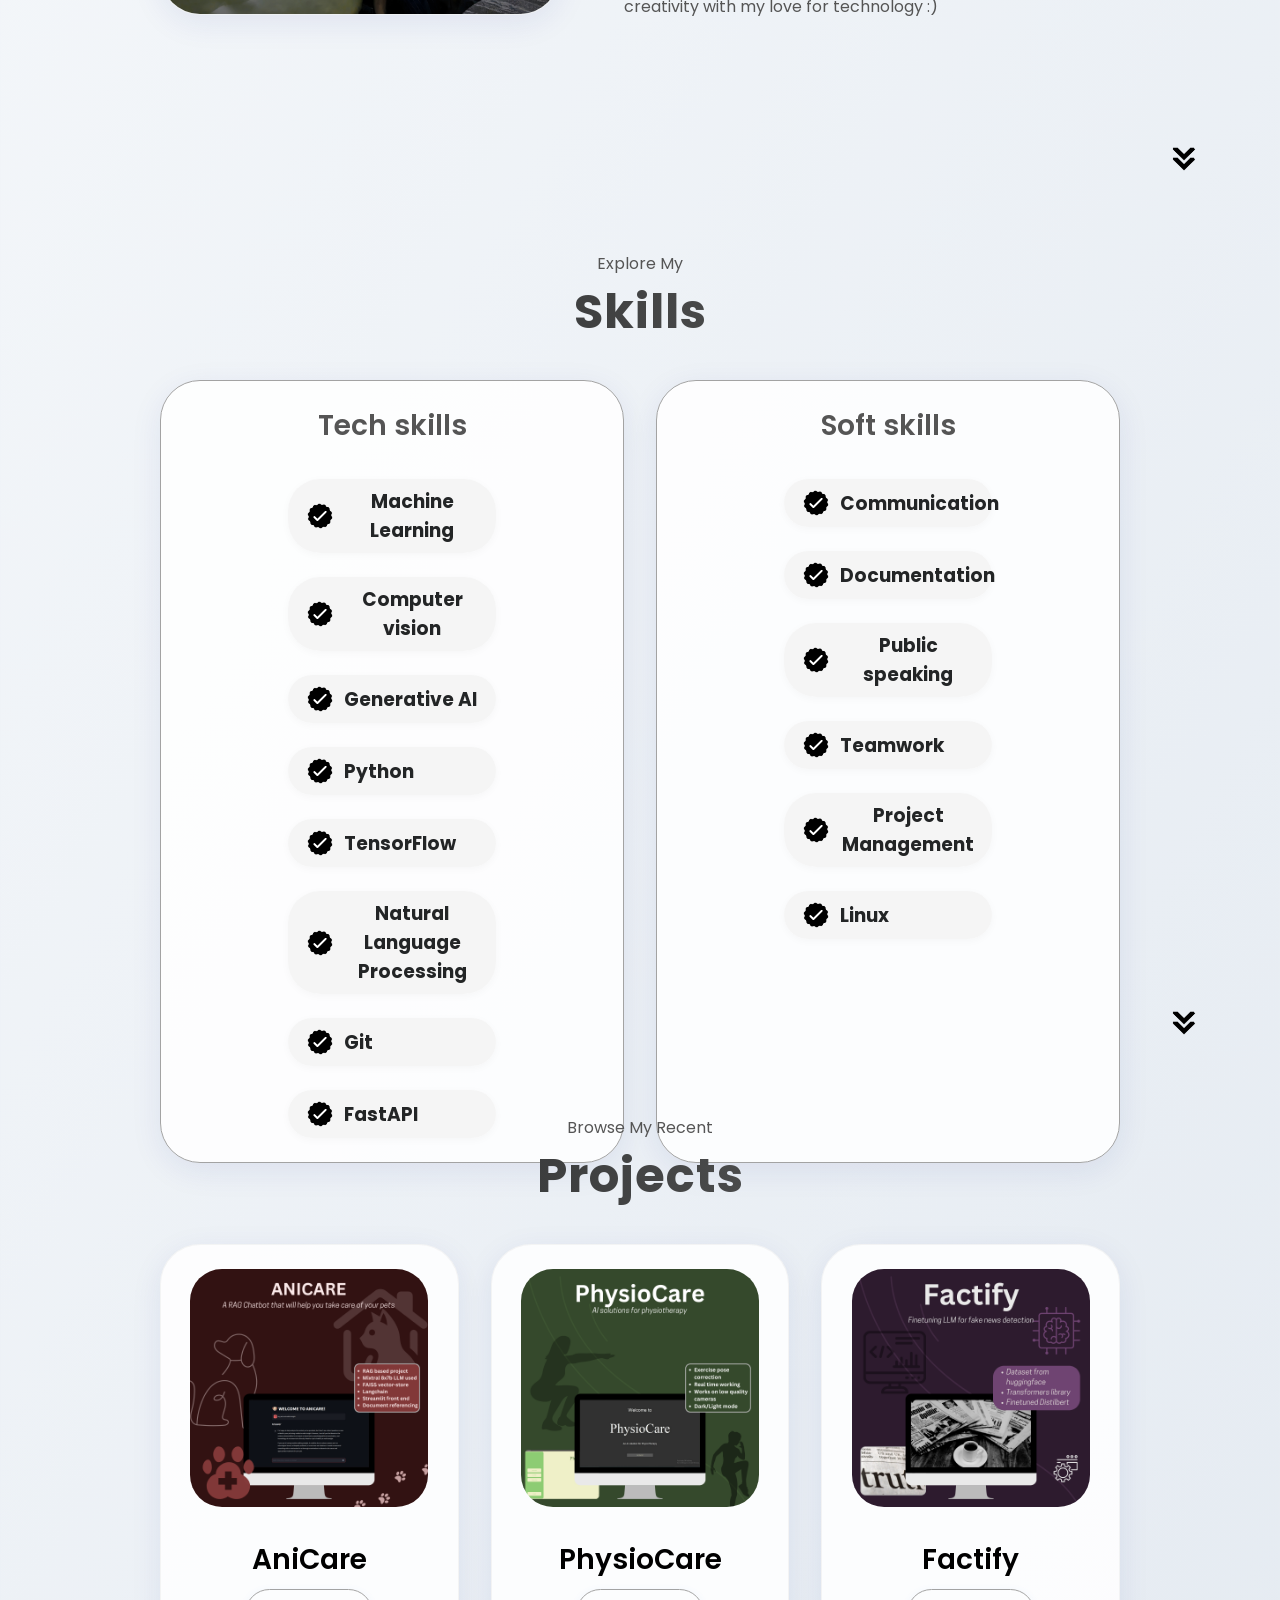
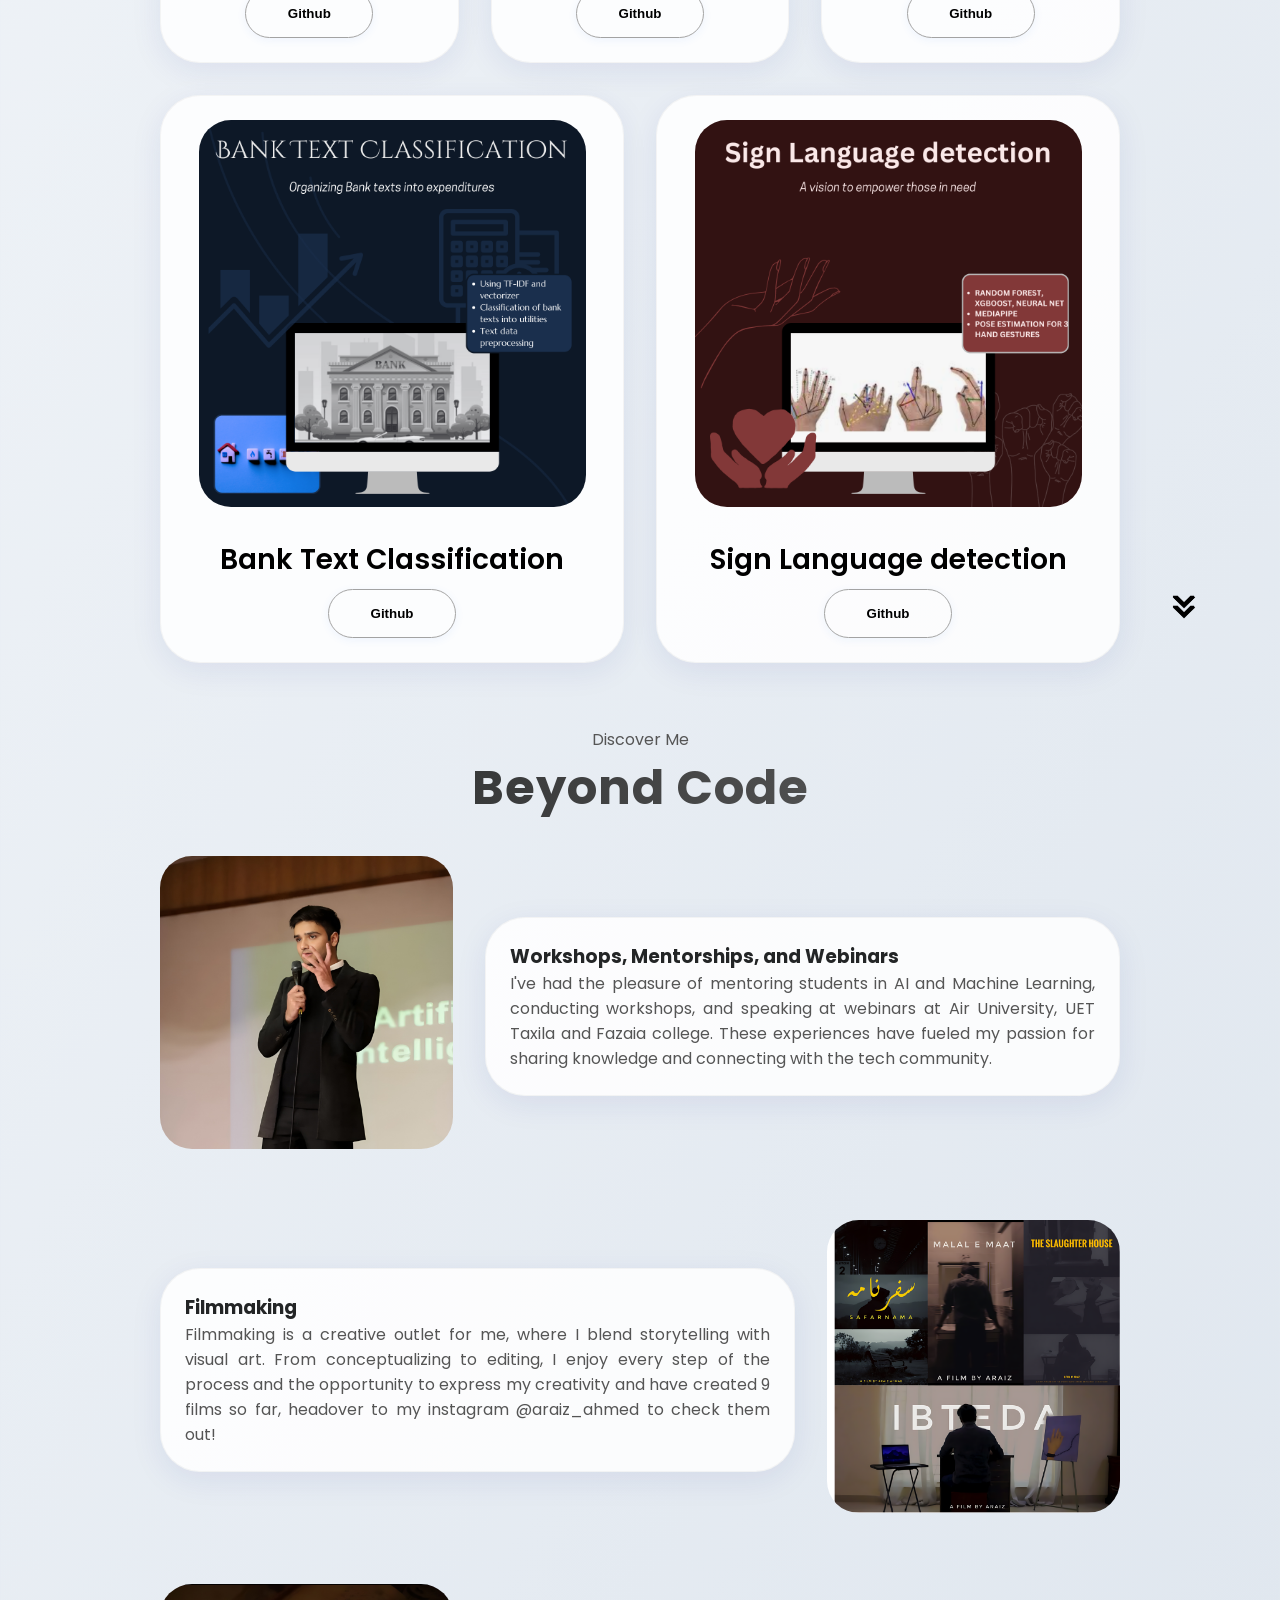
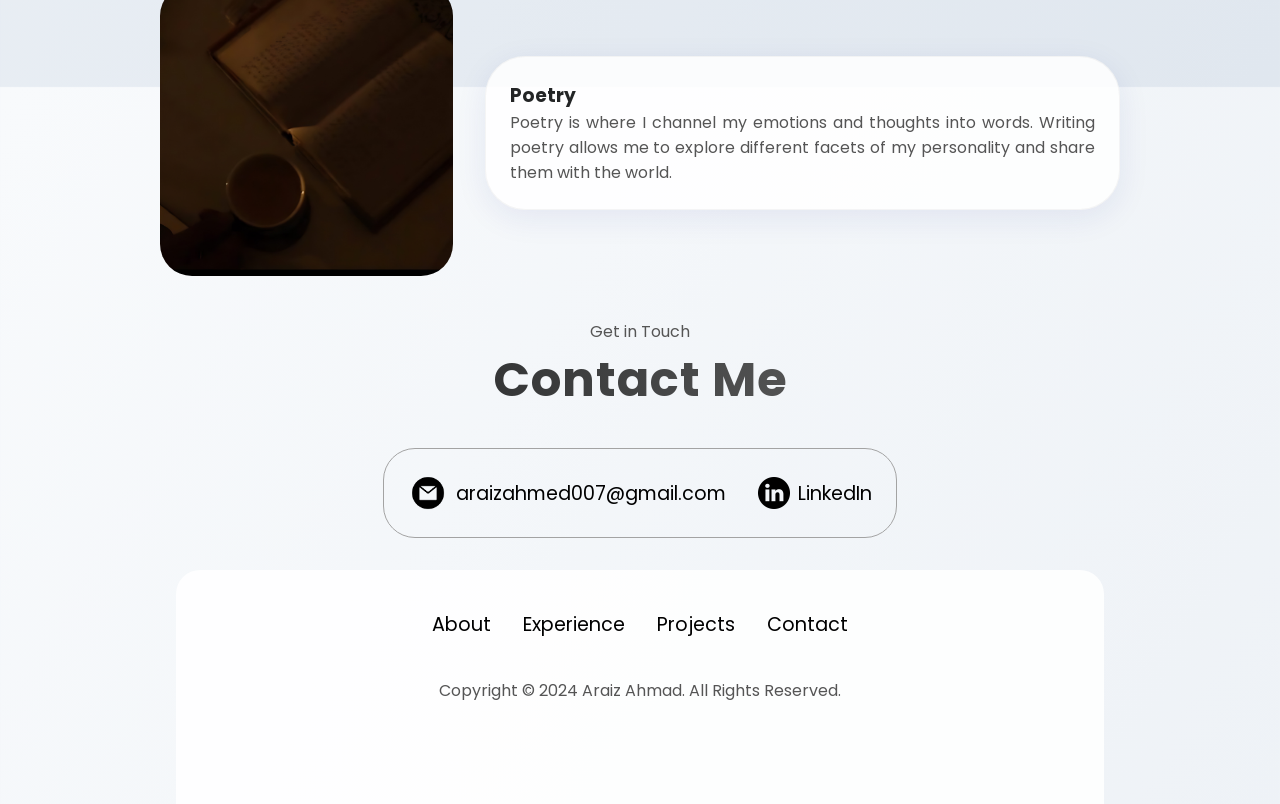
==== commit 1a49131b: "Update CV link, enhance styles, and add fade-in effect on scroll" ====
--- a/index.html
+++ b/index.html
@@ -50,7 +50,7 @@
         <div class="btn-container">
           <button
             class="btn btn-color-2"
-            onclick="window.open('./assets/resume-example.pdf')"
+            onclick="window.open('./assets/Araiz-machine-learning-cv.pdf')"
           >
             Download CV
           </button>
--- a/style.css
+++ b/style.css
@@ -10,6 +10,10 @@
 
 body {
   font-family: "Poppins", sans-serif;
+  background: linear-gradient(120deg, #f8fafc 0%, #e0e7ef 100%);
+  color: #232526;
+  min-height: 100vh;
+  overflow-x: hidden;
 }
 
 html {
@@ -156,6 +160,19 @@
   margin: 0 10rem;
   box-sizing: border-box;
   min-height: fit-content;
+  animation: fadeInUp 1s ease both;
+  background: none;
+}
+
+@keyframes fadeInUp {
+  0% {
+    opacity: 0;
+    transform: translateY(40px);
+  }
+  100% {
+    opacity: 1;
+    transform: none;
+  }
 }
 
 .section-container {
@@ -319,6 +336,7 @@
 
 .section__text__p1 {
   text-align: center;
+  animation: fadeInUp 1.2s 0.2s both;
 }
 
 .section__text__p2 {
@@ -329,6 +347,12 @@
 .title {
   font-size: 3rem;
   text-align: center;
+  background: linear-gradient(90deg, #232526 0%, #636363 100%);
+  -webkit-background-clip: text;
+  -webkit-text-fill-color: transparent;
+  background-clip: text;
+  text-fill-color: transparent;
+  letter-spacing: 1px;
 }
 
 #socials-container {
@@ -343,6 +367,13 @@
 .icon {
   cursor: pointer;
   height: 2rem;
+  transition: transform 0.3s cubic-bezier(.4,2,.6,1), filter 0.3s;
+  filter: grayscale(0.1) brightness(1.1);
+}
+
+.icon:hover {
+  transform: scale(1.2) rotate(-8deg);
+  filter: grayscale(0) brightness(1.5);
 }
 
 /* BUTTONS */
@@ -359,6 +390,40 @@
   padding: 1rem;
   width: 8rem;
   border-radius: 2rem;
+  position: relative;
+  overflow: hidden;
+  z-index: 1;
+  background: rgba(255,255,255,0.7);
+  border: 1px solid #bdbdbd;
+  color: #232526;
+  box-shadow: 0 2px 8px rgba(59,130,246,0.08);
+  transition: color 0.2s, background 0.2s, box-shadow 0.2s;
+}
+
+.btn:before {
+  content: '';
+  position: absolute;
+  left: 50%;
+  top: 50%;
+  width: 0;
+  height: 0;
+  background: linear-gradient(90deg, #bdbdbd 0%, #e0e7ef 100%);
+  opacity: 0.10;
+  border-radius: 50%;
+  transform: translate(-50%, -50%);
+  transition: width 0.4s cubic-bezier(.4,2,.6,1), height 0.4s cubic-bezier(.4,2,.6,1);
+  z-index: -1;
+}
+
+.btn:hover:before {
+  width: 300px;
+  height: 300px;
+}
+
+.btn:hover {
+  color: #fff;
+  background: #232526;
+  box-shadow: 0 4px 24px rgba(99,102,241,0.08);
 }
 
 .btn-color-1,
@@ -417,6 +482,17 @@
 
 .about-pic {
   border-radius: 2rem;
+  background: rgba(255,255,255,0.85);
+  box-shadow: 0 8px 32px 0 rgba(31, 38, 135, 0.08);
+  backdrop-filter: blur(6px);
+  border: 1px solid rgba(200,200,200,0.18);
+  transition: transform 0.3s cubic-bezier(.4,2,.6,1), box-shadow 0.3s;
+}
+
+.about-pic:hover {
+  transform: translateY(-8px) scale(1.03);
+  box-shadow: 0 16px 40px 0 rgba(31, 38, 135, 0.12);
+  background: rgba(245, 245, 245, 0.98);
 }
 
 .arrow {
@@ -428,11 +504,21 @@
 .details-container {
   padding: 1.5rem;
   flex: 1;
-  background: white;
-  border-radius: 2rem;
-  border: rgb(53, 53, 53) 0.1rem solid;
+  background: rgba(255,255,255,0.85);
+  box-shadow: 0 8px 32px 0 rgba(31, 38, 135, 0.08);
+  backdrop-filter: blur(6px);
+  border: 1px solid rgba(200,200,200,0.18);
   border-color: rgb(163, 163, 163);
   text-align: center;
+  transition: transform 0.3s cubic-bezier(.4,2,.6,1), box-shadow 0.3s;
+  border-radius: 2.5rem !important;
+  color: #232526;
+}
+
+.details-container:hover {
+  transform: translateY(-8px) scale(1.03);
+  box-shadow: 0 16px 40px 0 rgba(31, 38, 135, 0.12);
+  background: rgba(245, 245, 245, 0.98);
 }
 
 .section-container {
@@ -483,16 +569,24 @@
   min-width: 150px;
   justify-content: flex-start;
   gap: 0.5rem;
-  background: #fafafa;
-  border-radius: 1rem;
+  background: rgba(245, 245, 245, 0.95);
+  border-radius: 2rem !important;
   padding: 0.5rem 1rem;
   box-shadow: 0 2px 8px rgba(0,0,0,0.03);
+  transition: box-shadow 0.3s, transform 0.3s cubic-bezier(.4,2,.6,1);
+  color: #232526;
 }
 
 article .icon {
   cursor: default;
 }
 
+article:hover {
+  box-shadow: 0 4px 24px #bdbdbd33;
+  transform: scale(1.04) translateY(-4px);
+  background: rgba(255, 255, 255, 1);
+}
+
 /* PROJECTS SECTION */
 
 #projects {
@@ -509,22 +603,39 @@
 
 .color-container {
   border-color: rgb(163, 163, 163);
-  background: rgb(250, 250, 250);
+  background: rgba(255,255,255,0.85);
+  box-shadow: 0 8px 32px 0 rgba(31, 38, 135, 0.08);
+  backdrop-filter: blur(6px);
+  border: 1px solid rgba(200,200,200,0.18);
   width: 300px;
   min-width: 250px;
   border-radius: 2rem;
-  box-shadow: 0 2px 8px rgba(0,0,0,0.04);
   display: flex;
   flex-direction: column;
   align-items: center;
   padding: 1.5rem 1rem;
+  transition: transform 0.3s cubic-bezier(.4,2,.6,1), box-shadow 0.3s;
+  color: #232526;
+}
+
+.color-container:hover {
+  transform: translateY(-8px) scale(1.03);
+  box-shadow: 0 16px 40px 0 rgba(31, 38, 135, 0.12);
+  background: rgba(245, 245, 245, 0.98);
 }
 
 .project-img {
-  border-radius: 2rem;
+  border-radius: 2rem !important;
   width: 90%;
   height: auto;
   margin-bottom: 1rem;
+  transition: transform 0.4s cubic-bezier(.4,2,.6,1), box-shadow 0.3s;
+  background: #f8fafc;
+}
+
+.project-img:hover {
+  transform: scale(1.05) rotate(-2deg);
+  box-shadow: 0 8px 32px 0 #6366f133;
 }
 
 .project-title {
@@ -582,14 +693,18 @@
 .extracurricular-text-right {
   flex: 2;
   text-align: justify;
-  background: white;
-  border-radius: 2rem;
+  background: rgba(255,255,255,0.85);
+  box-shadow: 0 8px 32px 0 rgba(31, 38, 135, 0.08);
+  backdrop-filter: blur(6px);
+  border: 1px solid rgba(200,200,200,0.18);
+  border-radius: 2.5rem !important;
   padding: 1.5rem;
-  border: 0.1rem solid rgb(163, 163, 163);
+  transition: transform 0.3s cubic-bezier(.4,2,.6,1), box-shadow 0.3s;
+  color: #232526;
 }
 
 .extracurricular-pic {
-  border-radius: 2rem;
+  border-radius: 2rem !important;
   width: 100%;
   height: auto;
 }
@@ -610,6 +725,12 @@
   order: 1;
 }
 
+.extracurricular-text-left:hover,
+.extracurricular-text-right:hover {
+  transform: translateY(-8px) scale(1.03);
+  box-shadow: 0 16px 40px 0 rgba(31, 38, 135, 0.12);
+  background: rgba(245, 245, 245, 0.98);
+}
 
 /* CONTACT */
 
@@ -658,8 +779,43 @@
 footer {
   height: 26vh;
   margin: 0 1rem;
+  background: rgba(255,255,255,0.85);
+  color: #636363;
+  border-radius: 1.5rem 1.5rem 0 0;
 }
 
 footer p {
   text-align: center;
 }
+
+/* === COOLER PORTFOLIO ENHANCEMENTS === */
+
+@keyframes floatPic {
+  0% { transform: translateY(0); }
+  100% { transform: translateY(-18px); }
+}
+
+/* Subtle floating animation for profile pic */
+.section__pic-container img {
+  animation: floatPic 3.5s ease-in-out infinite alternate;
+  border-radius: 2.5rem !important;
+  background: #f8fafc;
+}
+
+/* Add a soft border glow to active nav links */
+.nav-links a:active, .nav-links a:focus {
+  box-shadow: 0 2px 16px #6366f1aa;
+  border-radius: 8px;
+}
+
+/* Fade in sections on scroll */
+section {
+  opacity: 0;
+  transform: translateY(40px);
+  transition: opacity 0.8s cubic-bezier(.4,2,.6,1), transform 0.8s cubic-bezier(.4,2,.6,1);
+  box-shadow: none;
+}
+section.visible {
+  opacity: 1;
+  transform: none;
+}
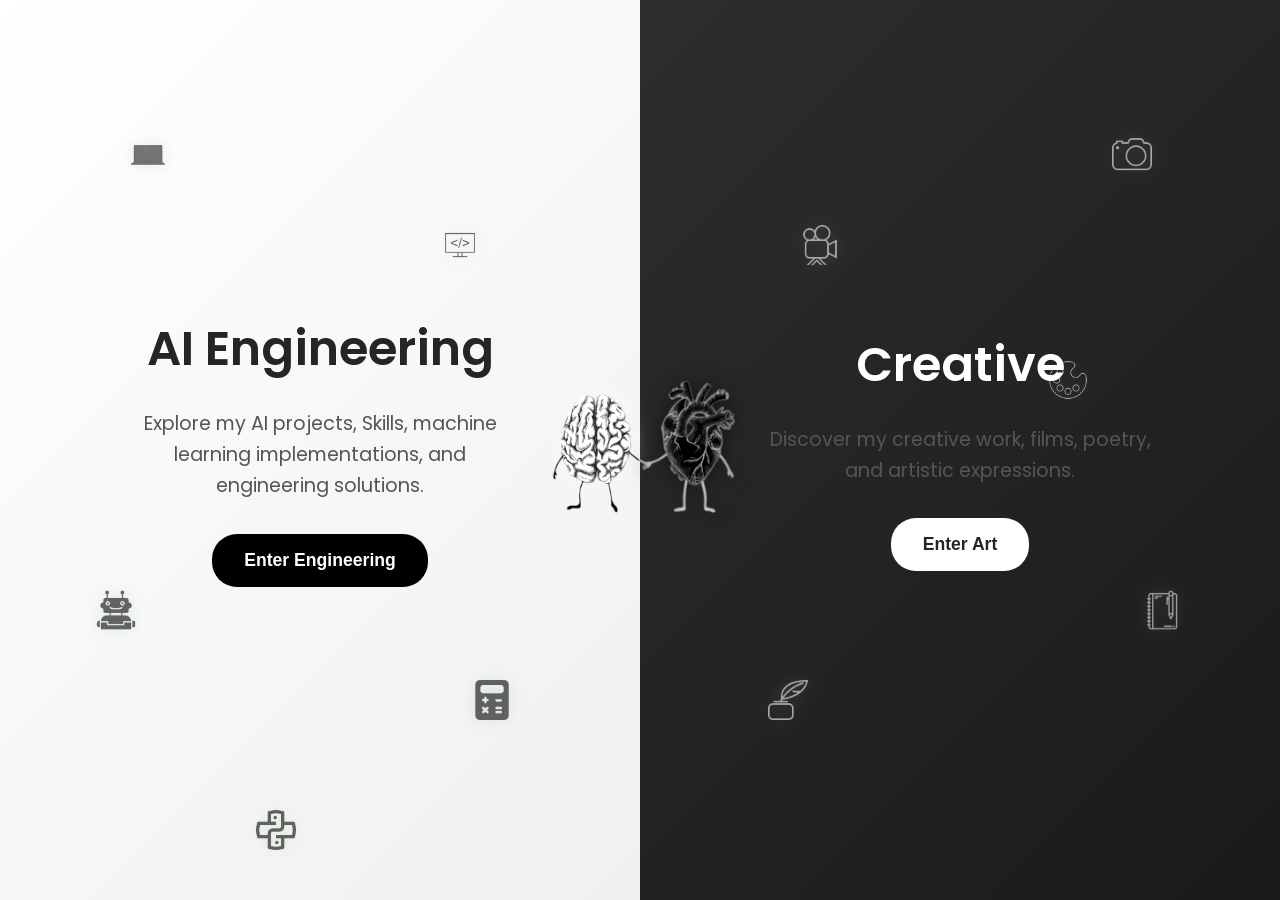
==== commit 9b8ba989: "Add new engineering portfolio page, enhance styles, and remove unused CSS files" ====
--- a/index.html
+++ b/index.html
@@ -4,479 +4,142 @@
     <meta charset="UTF-8" />
     <meta http-equiv="X-UA-Compatible" content="IE=edge" />
     <meta name="viewport" content="width=device-width, initial-scale=1.0" />
-    <title>My Portfolio</title>
+    <title>AI Engineering & Art Portfolio</title>
     <link rel="stylesheet" href="style.css" />
     <link rel="stylesheet" href="mediaqueries.css" />
     <link rel="icon" href="./assets/profile-pic.png" type="image/png">
+    <style>
+      .landing-container {
+        min-height: 100vh;
+        display: flex;
+        flex-direction: column;
+        align-items: center;
+        justify-content: center;
+        background: linear-gradient(135deg, #1a1a1a 0%, #2d2d2d 100%);
+        color: white;
+        text-align: center;
+        padding: 2rem;
+      }
+
+      .landing-title {
+        font-size: 3rem;
+        margin-bottom: 2rem;
+        color: #fff;
+      }
+
+      .landing-subtitle {
+        font-size: 1.5rem;
+        margin-bottom: 3rem;
+        color: #ccc;
+      }
+
+      .options-container {
+        display: flex;
+        gap: 2rem;
+        flex-wrap: wrap;
+        justify-content: center;
+      }
+
+      .option-card {
+        background: rgba(255, 255, 255, 0.1);
+        border-radius: 15px;
+        padding: 2rem;
+        width: 300px;
+        transition: transform 0.3s ease, box-shadow 0.3s ease;
+        cursor: pointer;
+        backdrop-filter: blur(10px);
+      }
+
+      .option-card:hover {
+        transform: translateY(-10px);
+        box-shadow: 0 10px 20px rgba(0, 0, 0, 0.2);
+      }
+
+      .option-title {
+        font-size: 1.8rem;
+        margin-bottom: 1rem;
+        color: #fff;
+      }
+
+      .option-description {
+        color: #ccc;
+        margin-bottom: 1.5rem;
+      }
+
+      .option-button {
+        background: #4CAF50;
+        color: white;
+        border: none;
+        padding: 1rem 2rem;
+        border-radius: 25px;
+        font-size: 1.1rem;
+        cursor: pointer;
+        transition: background 0.3s ease;
+      }
+
+      .option-button:hover {
+        background: #45a049;
+      }
+
+      @media (max-width: 768px) {
+        .landing-title {
+          font-size: 2rem;
+        }
+        
+        .landing-subtitle {
+          font-size: 1.2rem;
+        }
+
+        .options-container {
+          flex-direction: column;
+        }
+
+        .option-card {
+          width: 100%;
+          max-width: 300px;
+        }
+      }
+    </style>
   </head>
   <body>
-    <nav id="desktop-nav">
-      <div class="logo">Araiz Ahmad</div>
-      <div>
-        <ul class="nav-links">
-          <li><a href="#about">About</a></li>
-          <li><a href="#experience">Experience</a></li>
-          <li><a href="#projects">Projects</a></li>
-          <li><a href="#extracurricular">Beyond Code</a></li>
-          <li><a href="#contact">Contact</a></li>
-        </ul>
-      </div>
-    </nav>
-    <nav id="hamburger-nav">
-      <div class="logo">Araiz Ahmad</div>
-      <div class="hamburger-menu">
-        <div class="hamburger-icon" onclick="toggleMenu()">
-          <span></span>
-          <span></span>
-          <span></span>
+    <div class="split-container">
+      <!-- Left Side - Engineering -->
+      <div class="split-side engineering-side">
+        <div class="floating-icons">
+          <img src="./assets/laptop.png" alt="Laptop" class="floating-icon laptop-icon">
+          <img src="./assets/code.png" alt="Code" class="floating-icon code-icon">
+          <img src="./assets/robot.png" alt="Robot" class="floating-icon robot-icon">
+          <img src="./assets/calculator.png" alt="Calculator" class="floating-icon calculator-icon">
+          <img src="./assets/python.png" alt="Python" class="floating-icon python-icon">
         </div>
-        <div class="menu-links">
-          <li><a href="#about" onclick="toggleMenu()">About</a></li>
-          <li><a href="#experience" onclick="toggleMenu()">Experience</a></li>
-          <li><a href="#projects" onclick="toggleMenu()">Projects</a></li>
-          <li><a href="#Extra" onclick="toggleMenu()">Beyond Code</a></li>
-          <li><a href="#contact" onclick="toggleMenu()">Contact</a></li>
-        </div>
-      </div>
-    </nav>
-    <section id="profile">
-      <div class="section__pic-container">
-        <img src="./assets/profile-pic.png" alt="Araiz Ahmad profile picture" />
-      </div>
-      <div class="section__text">
-        <p class="section__text__p1">Hello, I'm</p>
-        <h1 class="title">Araiz Ahmad</h1>
-        <p class="section__text__p2">A Machine Learning Engineer</p>
-        <div class="btn-container">
-          <button
-            class="btn btn-color-2"
-            onclick="window.open('./assets/Araiz-machine-learning-cv.pdf')"
-          >
-            Download CV
-          </button>
-          <button class="btn btn-color-1" onclick="location.href='./#contact'">
-            Contact Info
-          </button>
-        </div>
-        <div id="socials-container">
-          <img
-            src="./assets/linkedin.png"
-            alt="My LinkedIn profile"
-            class="icon"
-            onclick="location.href='https://pk.linkedin.com/in/araizahmad'"
-          />
-          <img
-            src="./assets/github.png"
-            alt="My Github profile"
-            class="icon"
-            onclick="location.href='https://github.com/araizahmadd'"
-          />
-        </div>
-      </div>
-    </section>
-    <section id="about">
-      <p class="section__text__p1">Get To Know More</p>
-      <h1 class="title">About Me</h1>
-      <div class="section-container">
-        <div class="section__pic-container">
-          <img
-            src="./assets/about-pic.png"
-            alt="Profile picture"
-            class="about-pic"
-          />
-        </div>
-        <div class="about-details-container">
-          <div class="about-containers">
-            <div class="details-container">
-              <img
-                src="./assets/experience.png"
-                alt="Experience icon"
-                class="icon"
-              />
-              <h3>Experience</h3>
-              <p>1+ year <br />Machine learning</p>
-            </div>
-            <div class="details-container">
-              <img
-                src="./assets/education.png"
-                alt="Education icon"
-                class="icon"
-              />
-              <h3>Education</h3>
-              <p>B.Sc. Bachelors Degree<br />in Artificial Intelligence</p>
-            </div>
-          </div>
-          <div class="text-container">
-            <p>
-              Machine learning Engineer with a year of experience in computer vision, Machine learning and interest in Generative AI
-              I love improving my skills and keeping up with the latest tech trends. 
-              Sharing what I learn with the tech community is a blast, and I enjoy connecting with others! 
-              When I'm not working on tech, you'll find me filming or writing poetry, combining creativity with my love for technology :)
-            </p>
-          </div>
-        </div>
-      </div>
-      <img
-        src="./assets/arrow.png"
-        alt="Arrow icon"
-        class="icon arrow"
-        onclick="location.href='./index.html#experience'"
-      />
-    </section>
-    <section id="experience">
-      <p class="section__text__p1">Explore My</p>
-      <h1 class="title">Skills</h1>
-      <div class="experience-details-container">
-        <div class="about-containers">
-          <div class="details-container">
-            <h2 class="experience-sub-title">Tech skills</h2>
-            <div class="article-container">
-              <article>
-                <img
-                  src="./assets/checkmark.png"
-                  alt="Experience icon"
-                  class="icon"
-                />
-                <div>
-                  <h3>Machine Learning</h3>
-                  
-                </div>
-              </article>
-              <article>
-                <img
-                  src="./assets/checkmark.png"
-                  alt="Experience icon"
-                  class="icon"
-                />
-                <div>
-                  <h3>Computer vision</h3>
-                
-                </div>
-              </article>
-              <article>
-                <img
-                  src="./assets/checkmark.png"
-                  alt="Experience icon"
-                  class="icon"
-                />
-                <div>
-                  <h3>Generative AI</h3>
-                
-                </div>
-              </article>
-              <article>
-                <img
-                  src="./assets/checkmark.png"
-                  alt="Experience icon"
-                  class="icon"
-                />
-                <div>
-                  <h3>Python</h3>
-                </div>
-              </article>
-              <article>
-                <img
-                  src="./assets/checkmark.png"
-                  alt="Experience icon"
-                  class="icon"
-                />
-                <div>
-                  <h3>TensorFlow</h3>
-                </div>
-              </article>
-              <article>
-                <img
-                  src="./assets/checkmark.png"
-                  alt="Experience icon"
-                  class="icon"
-                />
-                <div>
-                  <h3>Natural Language Processing</h3>
-                </div>
-              </article>
-              <article>
-                <img
-                  src="./assets/checkmark.png"
-                  alt="Experience icon"
-                  class="icon"
-                />
-                <div>
-                  <h3>Git</h3>
-                </div>
-              </article>
-              <article>
-                <img
-                  src="./assets/checkmark.png"
-                  alt="Experience icon"
-                  class="icon"
-                />
-                <div>
-                  <h3>FastAPI</h3>
-                </div>
-              </article>
-            </div>
-          </div>
-          <div class="details-container">
-            <h2 class="experience-sub-title">Soft skills</h2>
-            <div class="article-container">
-              <article>
-                <img
-                  src="./assets/checkmark.png"
-                  alt="Experience icon"
-                  class="icon"
-                />
-                <div>
-                  <h3>Communication</h3>
-                  
-                </div>
-              </article>
-              <article>
-                <img
-                  src="./assets/checkmark.png"
-                  alt="Experience icon"
-                  class="icon"
-                />
-                <div>
-                  <h3>Documentation</h3>
-                
-                </div>
-              </article>
-              <article>
-                <img
-                  src="./assets/checkmark.png"
-                  alt="Public Speaking"
-                  class="icon"
-                />
-                <div>
-                  <h3>Public speaking</h3>
-                
-                </div>
-              </article>
-              <article>
-                <img
-                  src="./assets/checkmark.png"
-                  alt="Experience icon"
-                  class="icon"
-                />
-                <div>
-                  <h3>Teamwork</h3>
-                </div>
-              </article>
-              <article>
-                <img
-                  src="./assets/checkmark.png"
-                  alt="Experience icon"
-                  class="icon"
-                />
-                <div>
-                  <h3>Project Management</h3>
-                </div>
-              </article>
-              <article>
-                <img
-                  src="./assets/checkmark.png"
-                  alt="Experience icon"
-                  class="icon"
-                />
-                <div>
-                  <h3>Linux</h3>
-                </div>
-              </article>
-            </div>
-          </div>
-        </div>
-      </div>
-      <img
-        src="./assets/arrow.png"
-        alt="Arrow icon"
-        class="icon arrow"
-        onclick="location.href='./index.html#projects'"
-      />
-    </section>
-    <section id="projects">
-      <p class="section__text__p1">Browse My Recent</p>
-      <h1 class="title">Projects</h1>
-      <div class="projects-grid">
-        <div class="details-container color-container">
-          <div class="article-container">
-            <img
-              src="./assets/ANICARE.png"
-              alt="AniCare"
-              class="project-img"
-            />
-          </div>
-          <h2 class="experience-sub-title project-title">AniCare</h2>
-          <div class="btn-container">
-            <button
-              class="btn btn-color-2 project-btn"
-              onclick="location.href='https://github.com/araizahmadd/AniCare'"
-            >
-              Github
-            </button>
-          </div>
-        </div>
-        <div class="details-container color-container">
-          <div class="article-container">
-            <img
-              src="./assets/PhysioCare.png"
-              alt="PhysioCare"
-              class="project-img"
-            />
-          </div>
-          <h2 class="experience-sub-title project-title">PhysioCare</h2>
-          <div class="btn-container">
-            <button
-              class="btn btn-color-2 project-btn"
-              onclick="location.href='https://github.com/araizahmadd/PhysioCare'"
-            >
-              Github
-            </button>
-          </div>
-        </div>
-        <div class="details-container color-container">
-          <div class="article-container">
-            <img
-              src="./assets/llms.png"
-              alt="Fake News detection"
-              class="project-img"
-            />
-          </div>
-          <h2 class="experience-sub-title project-title">Factify</h2>
-          <div class="btn-container">
-            <button
-              class="btn btn-color-2 project-btn"
-              onclick="location.href='https://github.com/araizahmadd/Factify'"
-            >
-              Github
-            </button>
-          </div>
-        </div>
-        <div class="details-container color-container">
-          <div class="article-container">
-            <img
-              src="./assets/bank.png"
-              alt="Project 1"
-              class="project-img"
-            />
-          </div>
-          <h2 class="experience-sub-title project-title">Bank Text Classification</h2>
-          <div class="btn-container">
-            <button
-              class="btn btn-color-2 project-btn"
-              onclick="location.href='https://github.com/araizahmadd/bank-text-classification'"
-            >
-              Github
-            </button>
-          </div>
-        </div>
-        <div class="details-container color-container">
-          <div class="article-container">
-            <img
-              src="./assets/Sign.png"
-              alt="Signlanguagedetection"
-              class="project-img"
-            />
-          </div>
-          <h2 class="experience-sub-title project-title">Sign Language detection</h2>
-          <div class="btn-container">
-            <button
-              class="btn btn-color-2 project-btn"
-              onclick="location.href='https://github.com/araizahmadd/Hand-sign-language'"
-            >
-              Github
-            </button>
-          </div>
-        </div>
-      </div>
-      <img
-        src="./assets/arrow.png"
-        alt="Arrow icon"
-        class="icon arrow"
-        onclick="location.href='./index.html#contact'"
-      />
-    </section>
-    <section id="extracurricular">
-      <p class="section__text__p1">Discover Me</p>
-      <h1 class="title">Beyond Code</h1>
-      
-      <div class="extracurricular-container">
-        <!-- Workshops, Mentorships, and Webinars -->
-        <div class="extracurricular-item">
-          <div class="extracurricular-pic-left">
-            <img src="./assets/speaker.png" alt="Workshops and Mentorships" class="extracurricular-pic">
-          </div>
-          <div class="extracurricular-text-right">
-            <h3>Workshops, Mentorships, and Webinars</h3>
-            <p>
-              I've had the pleasure of mentoring students in AI and Machine Learning, conducting workshops, and speaking at webinars at Air University, UET Taxila and Fazaia college. These experiences have fueled my passion for sharing knowledge and connecting with the tech community.
-            </p>
-          </div>
-        </div>
-        
-        <!-- Filmmaking -->
-        <div class="extracurricular-item">
-          <div class="extracurricular-text-left">
-            <h3>Filmmaking</h3>
-            <p>
-              Filmmaking is a creative outlet for me, where I blend storytelling with visual art. From conceptualizing to editing, I enjoy every step of the process and the opportunity to express my creativity and have created 9 films so far, headover to my instagram @araiz_ahmed to check them out!
-            </p>
-          </div>
-          <div class="extracurricular-pic-right">
-            <img src="./assets/films.png" alt="Filmmaking" class="extracurricular-pic">
-          </div>
-        </div>
-        
-        <!-- Poetry -->
-        <div class="extracurricular-item">
-          <div class="extracurricular-pic-left">
-            <img src="./assets/poetry.png" alt="Poetry" class="extracurricular-pic">
-          </div>
-          <div class="extracurricular-text-right">
-            <h3>Poetry</h3>
-            <p>
-              Poetry is where I channel my emotions and thoughts into words. Writing poetry allows me to explore different facets of my personality and share them with the world. 
-            </p>
-          </div>
+        <div class="side-content">
+          <h2 class="side-title">AI Engineering</h2>
+          <p class="side-description">Explore my AI projects, Skills, machine learning implementations, and engineering solutions.</p>
+          <button class="side-button" onclick="location.href='engineering.html'">Enter Engineering</button>
         </div>
       </div>
     
-  
-    <section id="contact">
-      <p class="section__text__p1">Get in Touch</p>
-      <h1 class="title">Contact Me</h1>
-      <div class="contact-info-upper-container">
-        <div class="contact-info-container">
-          <img
-            src="./assets/email.png"
-            alt="Email icon"
-            class="icon contact-icon email-icon"
-          />
-          <p><a href="mailto:examplemail@gmail.com">araizahmed007@gmail.com</a></p>
+      <!-- Center Images -->
+      <div class="center-images">
+        <img src="./assets/brain.png" alt="Brain" class="center-image brain-image">
+        <img src="./assets/heart.png" alt="Heart" class="center-image heart-image">
+      </div>
+
+      <!-- Right Side - Art -->
+      <div class="split-side art-side">
+        <div class="floating-icons">
+          <img src="./assets/camera.png" alt="Camera" class="floating-icon camera-icon">
+          <img src="./assets/film.png" alt="Film" class="floating-icon film-icon">
+          <img src="./assets/sketchbook.png" alt="Sketchbook" class="floating-icon sketchbook-icon">
+          <img src="./assets/pen.png" alt="Pen" class="floating-icon pen-icon">
+          <img src="./assets/palette.png" alt="Palette" class="floating-icon palette-icon">
         </div>
-        <div class="contact-info-container">
-          <img
-            src="./assets/linkedin.png"
-            alt="LinkedIn icon"
-            class="icon contact-icon"
-          />
-          <p><a href="https://pk.linkedin.com/in/araizahmad">LinkedIn</a></p>
+        <div class="side-content">
+          <h2 class="side-title">Creative</h2>
+          <p class="side-description">Discover my creative work, films, poetry, and artistic expressions.</p>
+          <button class="side-button" onclick="location.href='./artistic/art.html'">Enter Art</button>
         </div>
       </div>
-    </section>
-    
-    <footer>
-      <nav>
-        <div class="nav-links-container">
-          <ul class="nav-links">
-            <li><a href="#about">About</a></li>
-            <li><a href="#experience">Experience</a></li>
-            <li><a href="#projects">Projects</a></li>
-            <li><a href="#contact">Contact</a></li>
-          </ul>
         </div>
-      </nav>
-      <p>Copyright &#169; 2024 Araiz Ahmad. All Rights Reserved.</p>
-    </footer>
-    <script src="script.js"></script>
   </body>
 </html>
--- a/style.css
+++ b/style.css
@@ -819,3 +819,482 @@
   opacity: 1;
   transform: none;
 }
+
+/* Landing Page Styles */
+.landing-container {
+  min-height: 100vh;
+  display: flex;
+  flex-direction: column;
+  align-items: center;
+  justify-content: center;
+  background: linear-gradient(135deg, #1a1a1a 0%, #2d2d2d 100%);
+  color: white;
+  text-align: center;
+  padding: 2rem;
+}
+
+.landing-title {
+  font-size: 3rem;
+  margin-bottom: 2rem;
+  color: #fff;
+}
+
+.landing-subtitle {
+  font-size: 1.5rem;
+  margin-bottom: 3rem;
+  color: #ccc;
+}
+
+.options-container {
+  display: flex;
+  gap: 2rem;
+  flex-wrap: wrap;
+  justify-content: center;
+}
+
+.option-card {
+  background: rgba(255, 255, 255, 0.1);
+  border-radius: 15px;
+  padding: 2rem;
+  width: 300px;
+  transition: transform 0.3s ease, box-shadow 0.3s ease;
+  cursor: pointer;
+  backdrop-filter: blur(10px);
+}
+
+.option-card:hover {
+  transform: translateY(-10px);
+  box-shadow: 0 10px 20px rgba(0, 0, 0, 0.2);
+}
+
+.option-title {
+  font-size: 1.8rem;
+  margin-bottom: 1rem;
+  color: #fff;
+}
+
+.option-description {
+  color: #ccc;
+  margin-bottom: 1.5rem;
+}
+
+.option-button {
+  background: #4CAF50;
+  color: white;
+  border: none;
+  padding: 1rem 2rem;
+  border-radius: 25px;
+  font-size: 1.1rem;
+  cursor: pointer;
+  transition: background 0.3s ease;
+}
+
+.option-button:hover {
+  background: #45a049;
+}
+
+/* Art Page Styles */
+.poetry-container {
+  display: grid;
+  grid-template-columns: repeat(auto-fit, minmax(300px, 1fr));
+  gap: 2rem;
+  padding: 2rem;
+  max-width: 1200px;
+  margin: 0 auto;
+}
+
+.poem-card {
+  background: rgba(255, 255, 255, 0.1);
+  border-radius: 15px;
+  padding: 2rem;
+  text-align: center;
+  transition: transform 0.3s ease;
+}
+
+.poem-card:hover {
+  transform: translateY(-5px);
+}
+
+.poem-text {
+  font-style: italic;
+  line-height: 1.6;
+  color: #ccc;
+  margin-top: 1rem;
+}
+
+.films-container {
+  display: grid;
+  grid-template-columns: repeat(auto-fit, minmax(300px, 1fr));
+  gap: 2rem;
+  padding: 2rem;
+  max-width: 1200px;
+  margin: 0 auto;
+}
+
+.film-card {
+  background: rgba(255, 255, 255, 0.1);
+  border-radius: 15px;
+  padding: 1.5rem;
+  text-align: center;
+  transition: transform 0.3s ease;
+}
+
+.film-card:hover {
+  transform: translateY(-5px);
+}
+
+.film-preview {
+  margin-bottom: 1rem;
+}
+
+.film-img {
+  width: 100%;
+  height: 200px;
+  object-fit: cover;
+  border-radius: 10px;
+}
+
+/* Responsive Design */
+@media (max-width: 768px) {
+  .landing-title {
+    font-size: 2rem;
+  }
+  
+  .landing-subtitle {
+    font-size: 1.2rem;
+  }
+
+  .options-container {
+    flex-direction: column;
+  }
+
+  .option-card {
+    width: 100%;
+    max-width: 300px;
+  }
+
+  .poetry-container,
+  .films-container {
+    grid-template-columns: 1fr;
+    padding: 1rem;
+  }
+}
+
+/* Split Screen Landing Page */
+.split-container {
+  display: flex;
+  min-height: 100vh;
+  position: relative;
+  overflow: hidden;
+}
+
+.split-side {
+  flex: 1;
+  display: flex;
+  align-items: center;
+  justify-content: center;
+  padding: 2rem;
+  transition: all 0.3s ease;
+  position: relative;
+}
+
+.engineering-side {
+  background: linear-gradient(135deg, #ffffff 0%, #f0f0f0 100%);
+  color: #232526;
+}
+
+.art-side {
+  background: linear-gradient(135deg, #2d2d2d 0%, #1a1a1a 100%);
+  color: #ffffff;
+}
+
+.side-content {
+  text-align: center;
+  max-width: 400px;
+  z-index: 2;
+}
+
+.side-title {
+  font-size: 3rem;
+  margin-bottom: 1.5rem;
+  font-weight: 600;
+}
+
+.side-description {
+  font-size: 1.2rem;
+  margin-bottom: 2rem;
+  line-height: 1.6;
+}
+
+.side-button {
+  padding: 1rem 2rem;
+  font-size: 1.1rem;
+  border: none;
+  border-radius: 25px;
+  cursor: pointer;
+  transition: all 0.3s ease;
+  font-weight: 600;
+}
+
+.engineering-side .side-button {
+  background: #000000;
+  color: white;
+}
+
+.engineering-side .side-button:hover {
+  background: #000000;
+  transform: translateY(-3px);
+  box-shadow: 0 5px 15px rgba(76, 175, 80, 0.3);
+}
+
+.art-side .side-button {
+  background: #ffffff;
+  color: #232526;
+}
+
+.art-side .side-button:hover {
+  background: #f0f0f0;
+  transform: translateY(-3px);
+  box-shadow: 0 5px 15px rgba(255, 255, 255, 0.3);
+}
+
+.center-images {
+  position: absolute;
+  left: 50%;
+  top: 50%;
+  transform: translate(-50%, -50%);
+  display: flex;
+  gap: 0;
+  z-index: 1;
+}
+
+.center-image {
+  width: 300px;
+  height: 300px;
+  object-fit: contain;
+  transition: all 0.3s ease;
+  margin: 0 -75px;
+}
+
+.brain-image {
+  filter: brightness(1.2) drop-shadow(0 0 10px rgba(255, 255, 255, 0.5));
+}
+
+.heart-image {
+  filter: brightness(0.8) drop-shadow(0 0 10px rgba(0, 0, 0, 0.5));
+}
+
+/* Hover Effects */
+.engineering-side:hover {
+  background: linear-gradient(135deg, #f8f8f8 0%, #e8e8e8 100%);
+}
+
+.art-side:hover {
+  background: linear-gradient(135deg, #333333 0%, #222222 100%);
+}
+
+/* Responsive Design */
+@media (max-width: 768px) {
+  .split-container {
+    flex-direction: column;
+  }
+
+  .split-side {
+    min-height: 50vh;
+  }
+
+  .center-images {
+    position: relative;
+    left: 0;
+    top: 0;
+    transform: none;
+    justify-content: center;
+    margin: 2rem 0;
+  }
+
+  .side-title {
+    font-size: 2.5rem;
+  }
+
+  .side-description {
+    font-size: 1.1rem;
+  }
+}
+
+/* Floating Icons Styles */
+.floating-icons {
+  position: absolute;
+  width: 100%;
+  height: 100%;
+  pointer-events: none;
+  z-index: 1;
+}
+
+.floating-icon {
+  position: absolute;
+  width: 40px;
+  height: 40px;
+  opacity: 0.6;
+  filter: drop-shadow(0 0 8px rgba(255, 255, 255, 0.3));
+  animation: float 6s ease-in-out infinite;
+}
+
+.engineering-side .floating-icon {
+  filter: drop-shadow(0 0 8px rgba(76, 175, 80, 0.3));
+}
+
+.art-side .floating-icon {
+  filter: drop-shadow(0 0 8px rgba(255, 255, 255, 0.3));
+}
+
+/* Engineering Icons Positions */
+.laptop-icon { top: 15%; left: 20%; animation-delay: 0s; }
+.code-icon { top: 25%; right: 25%; animation-delay: 1s; }
+.robot-icon { bottom: 30%; left: 15%; animation-delay: 2s; }
+.calculator-icon { bottom: 20%; right: 20%; animation-delay: 3s; }
+.python-icon { top: 90%; left: 40%; animation-delay: 4s; }
+
+/* Art Icons Positions */
+.camera-icon { top: 15%; right: 20%; animation-delay: 0.5s; }
+.film-icon { top: 25%; left: 25%; animation-delay: 1.5s; }
+.sketchbook-icon { bottom: 30%; right: 15%; animation-delay: 2.5s; }
+.pen-icon { bottom: 20%; left: 20%; animation-delay: 3.5s; }
+.palette-icon { top: 40%; right: 30%; animation-delay: 4.5s; }
+
+@keyframes float {
+  0% {
+    transform: translateY(0) rotate(0deg);
+  }
+  50% {
+    transform: translateY(-20px) rotate(5deg);
+  }
+  100% {
+    transform: translateY(0) rotate(0deg);
+  }
+}
+
+/* Update existing styles */
+.split-side {
+  position: relative;
+  overflow: hidden;
+}
+
+.side-content {
+  z-index: 2;
+  position: relative;
+}
+
+/* Hover effects for icons */
+.floating-icon:hover {
+  opacity: 0.8;
+  transform: scale(1.1);
+}
+
+/* Responsive adjustments */
+@media (max-width: 768px) {
+  .floating-icon {
+    width: 30px;
+    height: 30px;
+  }
+}
+
+/* LANDING PAGE STYLES */
+.landing-background {
+  position: relative;
+  width: 100%;
+  height: 100vh;
+  background-color: #000;
+  display: flex;
+  align-items: center;
+  justify-content: center;
+  overflow: hidden;
+}
+
+.landing-background::before {
+  content: '';
+  position: absolute;
+  top: 0;
+  left: 0;
+  width: 100%;
+  height: 100%;
+  background-image: url('./assets/profile-pic.png');
+  background-size: cover;
+  background-position: center;
+  opacity: 0.3;
+  z-index: 1;
+}
+
+.name-overlay {
+  position: relative;
+  z-index: 2;
+  text-align: center;
+}
+
+.see-through-name {
+  font-size: 8rem;
+  font-weight: 900;
+  color: transparent;
+  -webkit-text-stroke: 2px white;
+  text-transform: uppercase;
+  letter-spacing: 0.5rem;
+  margin: 0;
+  mix-blend-mode: difference;
+  animation: glow 2s ease-in-out infinite alternate;
+}
+
+.landing-description {
+  position: absolute;
+  right: 10%;
+  top: 50%;
+  transform: translateY(-50%);
+  color: white;
+  z-index: 2;
+  max-width: 400px;
+  text-align: left;
+}
+
+.landing-text {
+  color: white;
+  font-size: 1.2rem;
+  line-height: 1.6;
+  margin: 1.5rem 0;
+}
+
+@keyframes glow {
+  from {
+    text-shadow: 0 0 10px rgba(255,255,255,0.5),
+                 0 0 20px rgba(255,255,255,0.3),
+                 0 0 30px rgba(255,255,255,0.2);
+  }
+  to {
+    text-shadow: 0 0 20px rgba(255,255,255,0.8),
+                 0 0 30px rgba(255,255,255,0.6),
+                 0 0 40px rgba(255,255,255,0.4);
+  }
+}
+
+@media screen and (max-width: 1200px) {
+  .see-through-name {
+    font-size: 6rem;
+  }
+  
+  .landing-description {
+    right: 5%;
+  }
+}
+
+@media screen and (max-width: 768px) {
+  .see-through-name {
+    font-size: 4rem;
+  }
+  
+  .landing-description {
+    position: relative;
+    right: auto;
+    top: auto;
+    transform: none;
+    margin-top: 2rem;
+    text-align: center;
+    padding: 0 2rem;
+  }
+}
